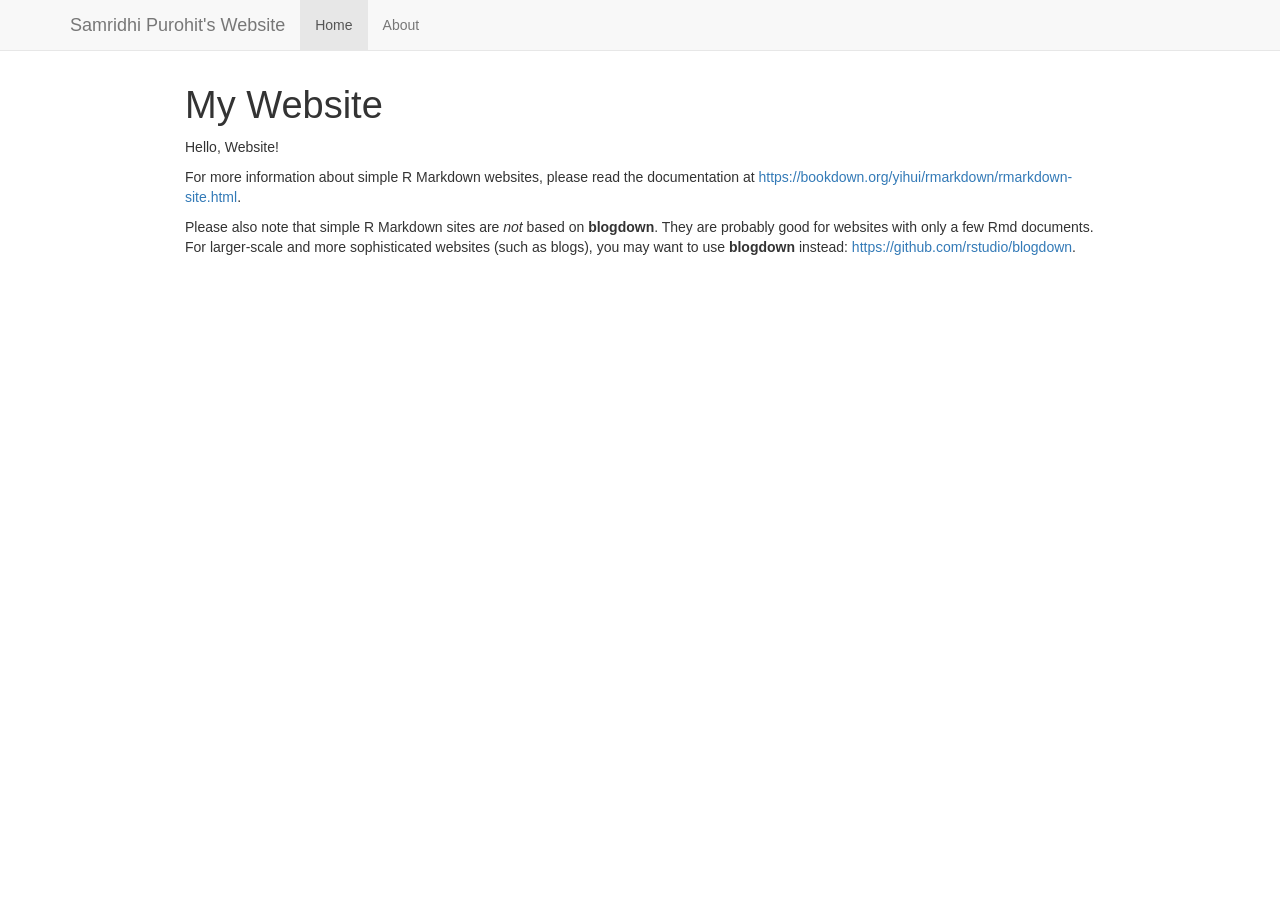
==== docs/index.html @ a9ab7c92 "first commit" ====
<!DOCTYPE html>

<html>

<head>

<meta charset="utf-8" />
<meta name="generator" content="pandoc" />
<meta http-equiv="X-UA-Compatible" content="IE=EDGE" />




<title>My Website</title>

<script src="site_libs/header-attrs-2.30/header-attrs.js"></script>
<script src="site_libs/jquery-3.6.0/jquery-3.6.0.min.js"></script>
<meta name="viewport" content="width=device-width, initial-scale=1" />
<link href="site_libs/bootstrap-3.3.5/css/bootstrap.min.css" rel="stylesheet" />
<script src="site_libs/bootstrap-3.3.5/js/bootstrap.min.js"></script>
<script src="site_libs/bootstrap-3.3.5/shim/html5shiv.min.js"></script>
<script src="site_libs/bootstrap-3.3.5/shim/respond.min.js"></script>
<style>h1 {font-size: 34px;}
       h1.title {font-size: 38px;}
       h2 {font-size: 30px;}
       h3 {font-size: 24px;}
       h4 {font-size: 18px;}
       h5 {font-size: 16px;}
       h6 {font-size: 12px;}
       code {color: inherit; background-color: rgba(0, 0, 0, 0.04);}
       pre:not([class]) { background-color: white }</style>
<script src="site_libs/navigation-1.1/tabsets.js"></script>
<link href="site_libs/highlightjs-9.12.0/default.css" rel="stylesheet" />
<script src="site_libs/highlightjs-9.12.0/highlight.js"></script>

<style type="text/css">
  code{white-space: pre-wrap;}
  span.smallcaps{font-variant: small-caps;}
  span.underline{text-decoration: underline;}
  div.column{display: inline-block; vertical-align: top; width: 50%;}
  div.hanging-indent{margin-left: 1.5em; text-indent: -1.5em;}
  ul.task-list{list-style: none;}
    </style>

<style type="text/css">code{white-space: pre;}</style>
<script type="text/javascript">
if (window.hljs) {
  hljs.configure({languages: []});
  hljs.initHighlightingOnLoad();
  if (document.readyState && document.readyState === "complete") {
    window.setTimeout(function() { hljs.initHighlighting(); }, 0);
  }
}
</script>









<style type = "text/css">
.main-container {
  max-width: 940px;
  margin-left: auto;
  margin-right: auto;
}
img {
  max-width:100%;
}
.tabbed-pane {
  padding-top: 12px;
}
.html-widget {
  margin-bottom: 20px;
}
button.code-folding-btn:focus {
  outline: none;
}
summary {
  display: list-item;
}
details > summary > p:only-child {
  display: inline;
}
pre code {
  padding: 0;
}
</style>


<style type="text/css">
.dropdown-submenu {
  position: relative;
}
.dropdown-submenu>.dropdown-menu {
  top: 0;
  left: 100%;
  margin-top: -6px;
  margin-left: -1px;
  border-radius: 0 6px 6px 6px;
}
.dropdown-submenu:hover>.dropdown-menu {
  display: block;
}
.dropdown-submenu>a:after {
  display: block;
  content: " ";
  float: right;
  width: 0;
  height: 0;
  border-color: transparent;
  border-style: solid;
  border-width: 5px 0 5px 5px;
  border-left-color: #cccccc;
  margin-top: 5px;
  margin-right: -10px;
}
.dropdown-submenu:hover>a:after {
  border-left-color: #adb5bd;
}
.dropdown-submenu.pull-left {
  float: none;
}
.dropdown-submenu.pull-left>.dropdown-menu {
  left: -100%;
  margin-left: 10px;
  border-radius: 6px 0 6px 6px;
}
</style>

<script type="text/javascript">
// manage active state of menu based on current page
$(document).ready(function () {
  // active menu anchor
  href = window.location.pathname
  href = href.substr(href.lastIndexOf('/') + 1)
  if (href === "")
    href = "index.html";
  var menuAnchor = $('a[href="' + href + '"]');

  // mark the anchor link active (and if it's in a dropdown, also mark that active)
  var dropdown = menuAnchor.closest('li.dropdown');
  if (window.bootstrap) { // Bootstrap 4+
    menuAnchor.addClass('active');
    dropdown.find('> .dropdown-toggle').addClass('active');
  } else { // Bootstrap 3
    menuAnchor.parent().addClass('active');
    dropdown.addClass('active');
  }

  // Navbar adjustments
  var navHeight = $(".navbar").first().height() + 15;
  var style = document.createElement('style');
  var pt = "padding-top: " + navHeight + "px; ";
  var mt = "margin-top: -" + navHeight + "px; ";
  var css = "";
  // offset scroll position for anchor links (for fixed navbar)
  for (var i = 1; i <= 6; i++) {
    css += ".section h" + i + "{ " + pt + mt + "}\n";
  }
  style.innerHTML = "body {" + pt + "padding-bottom: 40px; }\n" + css;
  document.head.appendChild(style);
});
</script>

<!-- tabsets -->

<style type="text/css">
.tabset-dropdown > .nav-tabs {
  display: inline-table;
  max-height: 500px;
  min-height: 44px;
  overflow-y: auto;
  border: 1px solid #ddd;
  border-radius: 4px;
}

.tabset-dropdown > .nav-tabs > li.active:before, .tabset-dropdown > .nav-tabs.nav-tabs-open:before {
  content: "\e259";
  font-family: 'Glyphicons Halflings';
  display: inline-block;
  padding: 10px;
  border-right: 1px solid #ddd;
}

.tabset-dropdown > .nav-tabs.nav-tabs-open > li.active:before {
  content: "\e258";
  font-family: 'Glyphicons Halflings';
  border: none;
}

.tabset-dropdown > .nav-tabs > li.active {
  display: block;
}

.tabset-dropdown > .nav-tabs > li > a,
.tabset-dropdown > .nav-tabs > li > a:focus,
.tabset-dropdown > .nav-tabs > li > a:hover {
  border: none;
  display: inline-block;
  border-radius: 4px;
  background-color: transparent;
}

.tabset-dropdown > .nav-tabs.nav-tabs-open > li {
  display: block;
  float: none;
}

.tabset-dropdown > .nav-tabs > li {
  display: none;
}
</style>

<!-- code folding -->




</head>

<body>


<div class="container-fluid main-container">




<div class="navbar navbar-default  navbar-fixed-top" role="navigation">
  <div class="container">
    <div class="navbar-header">
      <button type="button" class="navbar-toggle collapsed" data-toggle="collapse" data-bs-toggle="collapse" data-target="#navbar" data-bs-target="#navbar">
        <span class="icon-bar"></span>
        <span class="icon-bar"></span>
        <span class="icon-bar"></span>
      </button>
      <a class="navbar-brand" href="index.html">Samridhi Purohit's Website</a>
    </div>
    <div id="navbar" class="navbar-collapse collapse">
      <ul class="nav navbar-nav">
        <li>
  <a href="index.html">Home</a>
</li>
<li>
  <a href="about.html">About</a>
</li>
      </ul>
      <ul class="nav navbar-nav navbar-right">
        
      </ul>
    </div><!--/.nav-collapse -->
  </div><!--/.container -->
</div><!--/.navbar -->

<div id="header">



<h1 class="title toc-ignore">My Website</h1>

</div>


<p>Hello, Website!</p>
<p>For more information about simple R Markdown websites, please read
the documentation at <a
href="https://bookdown.org/yihui/rmarkdown/rmarkdown-site.html"
class="uri">https://bookdown.org/yihui/rmarkdown/rmarkdown-site.html</a>.</p>
<p>Please also note that simple R Markdown sites are <em>not</em> based
on <strong>blogdown</strong>. They are probably good for websites with
only a few Rmd documents. For larger-scale and more sophisticated
websites (such as blogs), you may want to use <strong>blogdown</strong>
instead: <a href="https://github.com/rstudio/blogdown"
class="uri">https://github.com/rstudio/blogdown</a>.</p>




</div>

<script>

// add bootstrap table styles to pandoc tables
function bootstrapStylePandocTables() {
  $('tr.odd').parent('tbody').parent('table').addClass('table table-condensed');
}
$(document).ready(function () {
  bootstrapStylePandocTables();
});


</script>

<!-- tabsets -->

<script>
$(document).ready(function () {
  window.buildTabsets("TOC");
});

$(document).ready(function () {
  $('.tabset-dropdown > .nav-tabs > li').click(function () {
    $(this).parent().toggleClass('nav-tabs-open');
  });
});
</script>

<!-- code folding -->


<!-- dynamically load mathjax for compatibility with self-contained -->
<script>
  (function () {
    var script = document.createElement("script");
    script.type = "text/javascript";
    script.src  = "https://mathjax.rstudio.com/latest/MathJax.js?config=TeX-AMS-MML_HTMLorMML";
    document.getElementsByTagName("head")[0].appendChild(script);
  })();
</script>

</body>
</html>
---- docs/site_libs/highlightjs-9.12.0/default.css ----
.hljs-literal {
  color: #990073;
}

.hljs-number {
  color: #099;
}

.hljs-comment {
  color: #998;
  font-style: italic;
}

.hljs-keyword {
  color: #900;
  font-weight: bold;
}

.hljs-string {
  color: #d14;
}
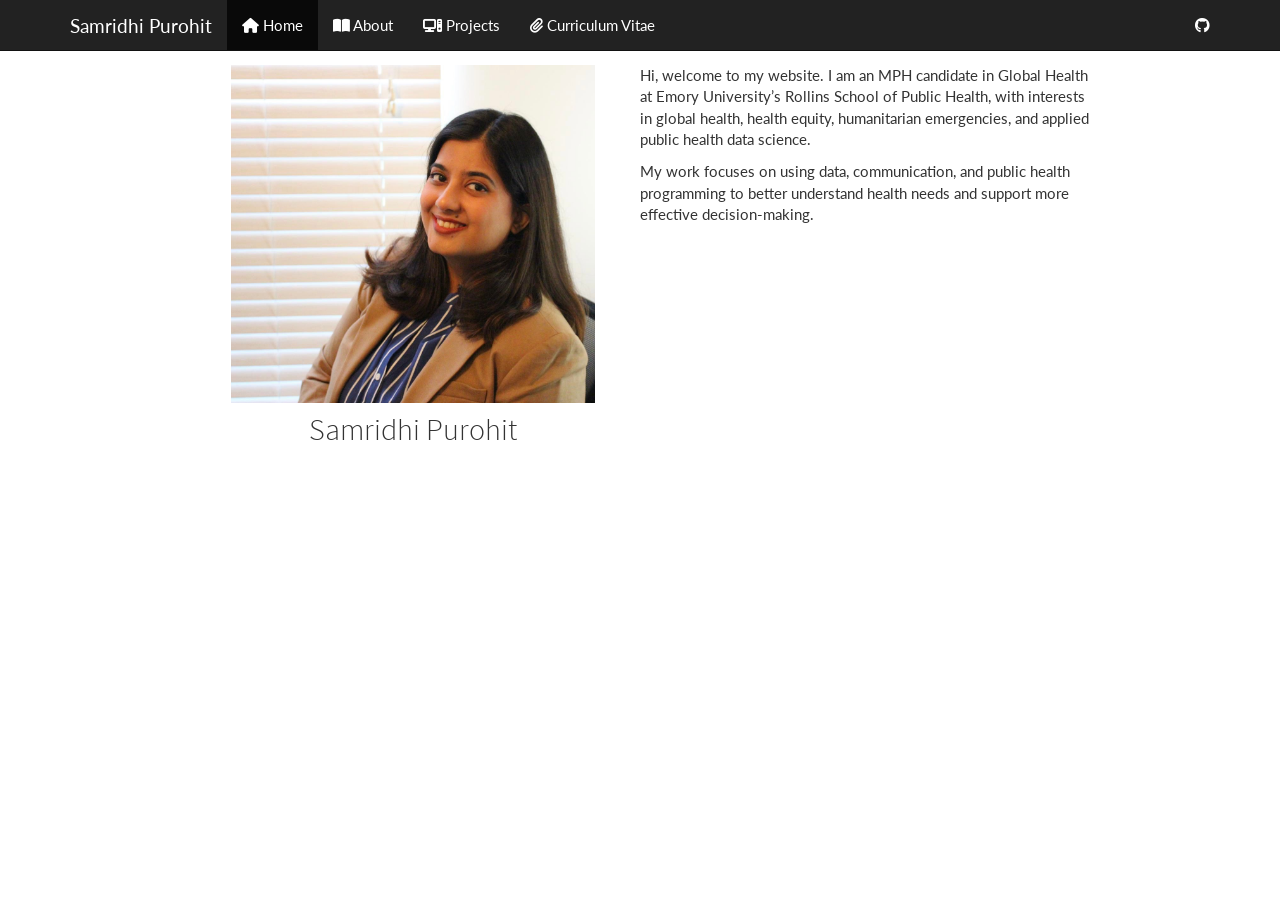
==== commit ef879e23: "Fix home page columns" ====
--- a/docs/index.html
+++ b/docs/index.html
@@ -11,12 +11,12 @@
 
 
 
-<title>My Website</title>
+<title>index.knit</title>
 
 <script src="site_libs/header-attrs-2.30/header-attrs.js"></script>
 <script src="site_libs/jquery-3.6.0/jquery-3.6.0.min.js"></script>
 <meta name="viewport" content="width=device-width, initial-scale=1" />
-<link href="site_libs/bootstrap-3.3.5/css/bootstrap.min.css" rel="stylesheet" />
+<link href="site_libs/bootstrap-3.3.5/css/cosmo.min.css" rel="stylesheet" />
 <script src="site_libs/bootstrap-3.3.5/js/bootstrap.min.js"></script>
 <script src="site_libs/bootstrap-3.3.5/shim/html5shiv.min.js"></script>
 <script src="site_libs/bootstrap-3.3.5/shim/respond.min.js"></script>
@@ -32,6 +32,9 @@
 <script src="site_libs/navigation-1.1/tabsets.js"></script>
 <link href="site_libs/highlightjs-9.12.0/default.css" rel="stylesheet" />
 <script src="site_libs/highlightjs-9.12.0/highlight.js"></script>
+<link href="site_libs/font-awesome-6.4.2/css/all.min.css" rel="stylesheet" />
+<link href="site_libs/font-awesome-6.4.2/css/v4-shims.min.css" rel="stylesheet" />
+<link rel="icon" type="image/png" href="images/favicon.ico"/>
 
 <style type="text/css">
   code{white-space: pre-wrap;}
@@ -58,6 +61,7 @@
 
 
 
+<link rel="stylesheet" href="style.css" type="text/css" />
 
 
 
@@ -238,19 +242,46 @@
         <span class="icon-bar"></span>
         <span class="icon-bar"></span>
       </button>
-      <a class="navbar-brand" href="index.html">Samridhi Purohit's Website</a>
+      <a class="navbar-brand" href="index.html">Samridhi Purohit</a>
     </div>
     <div id="navbar" class="navbar-collapse collapse">
       <ul class="nav navbar-nav">
         <li>
-  <a href="index.html">Home</a>
+  <a href="index.html">
+    <span class="fa fa-home"></span>
+     
+    Home
+  </a>
 </li>
 <li>
-  <a href="about.html">About</a>
+  <a href="about.html">
+    <span class="fa fa-book-open"></span>
+     
+    About
+  </a>
+</li>
+<li>
+  <a href="projects.html">
+    <span class="fa fa-computer"></span>
+     
+    Projects
+  </a>
+</li>
+<li>
+  <a href="files/CV.pdf">
+    <span class="fa fa-paperclip"></span>
+     
+    Curriculum Vitae
+  </a>
 </li>
       </ul>
       <ul class="nav navbar-nav navbar-right">
-        
+        <li>
+  <a href="https://github.com/samridhipurohit">
+    <span class="fa fa-github"></span>
+     
+  </a>
+</li>
       </ul>
     </div><!--/.nav-collapse -->
   </div><!--/.container -->
@@ -260,22 +291,26 @@
 
 
 
-<h1 class="title toc-ignore">My Website</h1>
-
-</div>
-
-
-<p>Hello, Website!</p>
-<p>For more information about simple R Markdown websites, please read
-the documentation at <a
-href="https://bookdown.org/yihui/rmarkdown/rmarkdown-site.html"
-class="uri">https://bookdown.org/yihui/rmarkdown/rmarkdown-site.html</a>.</p>
-<p>Please also note that simple R Markdown sites are <em>not</em> based
-on <strong>blogdown</strong>. They are probably good for websites with
-only a few Rmd documents. For larger-scale and more sophisticated
-websites (such as blogs), you may want to use <strong>blogdown</strong>
-instead: <a href="https://github.com/rstudio/blogdown"
-class="uri">https://github.com/rstudio/blogdown</a>.</p>
+
+</div>
+
+
+<div class="columns">
+<div class="column" style="text-align: center;">
+<p><img src="images/Samridhi_Headshot.jpeg" width="80%" style="display: block; margin: auto;" /></p>
+<div id="samridhi-purohit" class="section level2">
+<h2>Samridhi Purohit</h2>
+</div>
+</div><div class="column" style="text-align: left;">
+<p>Hi, welcome to my website. I am an MPH candidate in Global Health at
+Emory University’s Rollins School of Public Health, with interests in
+global health, health equity, humanitarian emergencies, and applied
+public health data science.</p>
+<p>My work focuses on using data, communication, and public health
+programming to better understand health needs and support more effective
+decision-making.</p>
+</div>
+</div>
 
 
 
--- a/docs/site_libs/bootstrap-3.3.5/css/cosmo.min.css
+++ b/docs/site_libs/bootstrap-3.3.5/css/cosmo.min.css
@@ -0,0 +1,30 @@
+@font-face {
+  font-family: 'Source Sans Pro';
+  font-style: normal;
+  font-weight: 300;
+  src: url(fonts/SourceSansProLight.ttf) format('truetype');
+}
+@font-face {
+  font-family: 'Source Sans Pro';
+  font-style: normal;
+  font-weight: 400;
+  src: url(fonts/SourceSansPro.ttf) format('truetype');
+}
+@font-face {
+  font-family: 'Source Sans Pro';
+  font-style: normal;
+  font-weight: 700;
+  src: url(fonts/SourceSansProBold.ttf) format('truetype');
+}
+
+/*!
+ * bootswatch v3.3.6
+ * Homepage: http://bootswatch.com
+ * Copyright 2012-2015 Thomas Park
+ * Licensed under MIT
+ * Based on Bootstrap
+*//*!
+ * Bootstrap v3.3.6 (http://getbootstrap.com)
+ * Copyright 2011-2015 Twitter, Inc.
+ * Licensed under MIT (https://github.com/twbs/bootstrap/blob/master/LICENSE)
+ *//*! normalize.css v3.0.3 | MIT License | github.com/necolas/normalize.css */html{font-family:sans-serif;-ms-text-size-adjust:100%;-webkit-text-size-adjust:100%}body{margin:0}article,aside,details,figcaption,figure,footer,header,hgroup,main,menu,nav,section,summary{display:block}audio,canvas,progress,video{display:inline-block;vertical-align:baseline}audio:not([controls]){display:none;height:0}[hidden],template{display:none}a{background-color:transparent}a:active,a:hover{outline:0}abbr[title]{border-bottom:1px dotted}b,strong{font-weight:bold}dfn{font-style:italic}h1{font-size:2em;margin:0.67em 0}mark{background:#ff0;color:#000}small{font-size:80%}sub,sup{font-size:75%;line-height:0;position:relative;vertical-align:baseline}sup{top:-0.5em}sub{bottom:-0.25em}img{border:0}svg:not(:root){overflow:hidden}figure{margin:1em 40px}hr{-webkit-box-sizing:content-box;-moz-box-sizing:content-box;box-sizing:content-box;height:0}pre{overflow:auto}code,kbd,pre,samp{font-family:monospace, monospace;font-size:1em}button,input,optgroup,select,textarea{color:inherit;font:inherit;margin:0}button{overflow:visible}button,select{text-transform:none}button,html input[type="button"],input[type="reset"],input[type="submit"]{-webkit-appearance:button;cursor:pointer}button[disabled],html input[disabled]{cursor:default}button::-moz-focus-inner,input::-moz-focus-inner{border:0;padding:0}input{line-height:normal}input[type="checkbox"],input[type="radio"]{-webkit-box-sizing:border-box;-moz-box-sizing:border-box;box-sizing:border-box;padding:0}input[type="number"]::-webkit-inner-spin-button,input[type="number"]::-webkit-outer-spin-button{height:auto}input[type="search"]{-webkit-appearance:textfield;-webkit-box-sizing:content-box;-moz-box-sizing:content-box;box-sizing:content-box}input[type="search"]::-webkit-search-cancel-button,input[type="search"]::-webkit-search-decoration{-webkit-appearance:none}fieldset{border:1px solid #c0c0c0;margin:0 2px;padding:0.35em 0.625em 0.75em}legend{border:0;padding:0}textarea{overflow:auto}optgroup{font-weight:bold}table{border-collapse:collapse;border-spacing:0}td,th{padding:0}/*! Source: https://github.com/h5bp/html5-boilerplate/blob/master/src/css/main.css */@media print{*,*:before,*:after{background:transparent !important;color:#000 !important;-webkit-box-shadow:none !important;box-shadow:none !important;text-shadow:none !important}a,a:visited{text-decoration:underline}a[href]:after{content:" (" attr(href) ")"}abbr[title]:after{content:" (" attr(title) ")"}a[href^="#"]:after,a[href^="javascript:"]:after{content:""}pre,blockquote{border:1px solid #999;page-break-inside:avoid}thead{display:table-header-group}tr,img{page-break-inside:avoid}img{max-width:100% !important}p,h2,h3{orphans:3;widows:3}h2,h3{page-break-after:avoid}.navbar{display:none}.btn>.caret,.dropup>.btn>.caret{border-top-color:#000 !important}.label{border:1px solid #000}.table{border-collapse:collapse !important}.table td,.table th{background-color:#fff !important}.table-bordered th,.table-bordered td{border:1px solid #ddd !important}}@font-face{font-family:'Glyphicons Halflings';src:url('../fonts/glyphicons-halflings-regular.eot');src:url('../fonts/glyphicons-halflings-regular.eot?#iefix') format('embedded-opentype'),url('../fonts/glyphicons-halflings-regular.woff') format('woff'),url('../fonts/glyphicons-halflings-regular.ttf') format('truetype'),url('../fonts/glyphicons-halflings-regular.svg#glyphicons_halflingsregular') format('svg')}.glyphicon{position:relative;top:1px;display:inline-block;font-family:'Glyphicons Halflings';font-style:normal;font-weight:normal;line-height:1;-webkit-font-smoothing:antialiased;-moz-osx-font-smoothing:grayscale}.glyphicon-asterisk:before{content:"\002a"}.glyphicon-plus:before{content:"\002b"}.glyphicon-euro:before,.glyphicon-eur:before{content:"\20ac"}.glyphicon-minus:before{content:"\2212"}.glyphicon-cloud:before{content:"\2601"}.glyphicon-envelope:before{content:"\2709"}.glyphicon-pencil:before{content:"\270f"}.glyphicon-glass:before{content:"\e001"}.glyphicon-music:before{content:"\e002"}.glyphicon-search:before{content:"\e003"}.glyphicon-heart:before{content:"\e005"}.glyphicon-star:before{content:"\e006"}.glyphicon-star-empty:before{content:"\e007"}.glyphicon-user:before{content:"\e008"}.glyphicon-film:before{content:"\e009"}.glyphicon-th-large:before{content:"\e010"}.glyphicon-th:before{content:"\e011"}.glyphicon-th-list:before{content:"\e012"}.glyphicon-ok:before{content:"\e013"}.glyphicon-remove:before{content:"\e014"}.glyphicon-zoom-in:before{content:"\e015"}.glyphicon-zoom-out:before{content:"\e016"}.glyphicon-off:before{content:"\e017"}.glyphicon-signal:before{content:"\e018"}.glyphicon-cog:before{content:"\e019"}.glyphicon-trash:before{content:"\e020"}.glyphicon-home:before{content:"\e021"}.glyphicon-file:before{content:"\e022"}.glyphicon-time:before{content:"\e023"}.glyphicon-road:before{content:"\e024"}.glyphicon-download-alt:before{content:"\e025"}.glyphicon-download:before{content:"\e026"}.glyphicon-upload:before{content:"\e027"}.glyphicon-inbox:before{content:"\e028"}.glyphicon-play-circle:before{content:"\e029"}.glyphicon-repeat:before{content:"\e030"}.glyphicon-refresh:before{content:"\e031"}.glyphicon-list-alt:before{content:"\e032"}.glyphicon-lock:before{content:"\e033"}.glyphicon-flag:before{content:"\e034"}.glyphicon-headphones:before{content:"\e035"}.glyphicon-volume-off:before{content:"\e036"}.glyphicon-volume-down:before{content:"\e037"}.glyphicon-volume-up:before{content:"\e038"}.glyphicon-qrcode:before{content:"\e039"}.glyphicon-barcode:before{content:"\e040"}.glyphicon-tag:before{content:"\e041"}.glyphicon-tags:before{content:"\e042"}.glyphicon-book:before{content:"\e043"}.glyphicon-bookmark:before{content:"\e044"}.glyphicon-print:before{content:"\e045"}.glyphicon-camera:before{content:"\e046"}.glyphicon-font:before{content:"\e047"}.glyphicon-bold:before{content:"\e048"}.glyphicon-italic:before{content:"\e049"}.glyphicon-text-height:before{content:"\e050"}.glyphicon-text-width:before{content:"\e051"}.glyphicon-align-left:before{content:"\e052"}.glyphicon-align-center:before{content:"\e053"}.glyphicon-align-right:before{content:"\e054"}.glyphicon-align-justify:before{content:"\e055"}.glyphicon-list:before{content:"\e056"}.glyphicon-indent-left:before{content:"\e057"}.glyphicon-indent-right:before{content:"\e058"}.glyphicon-facetime-video:before{content:"\e059"}.glyphicon-picture:before{content:"\e060"}.glyphicon-map-marker:before{content:"\e062"}.glyphicon-adjust:before{content:"\e063"}.glyphicon-tint:before{content:"\e064"}.glyphicon-edit:before{content:"\e065"}.glyphicon-share:before{content:"\e066"}.glyphicon-check:before{content:"\e067"}.glyphicon-move:before{content:"\e068"}.glyphicon-step-backward:before{content:"\e069"}.glyphicon-fast-backward:before{content:"\e070"}.glyphicon-backward:before{content:"\e071"}.glyphicon-play:before{content:"\e072"}.glyphicon-pause:before{content:"\e073"}.glyphicon-stop:before{content:"\e074"}.glyphicon-forward:before{content:"\e075"}.glyphicon-fast-forward:before{content:"\e076"}.glyphicon-step-forward:before{content:"\e077"}.glyphicon-eject:before{content:"\e078"}.glyphicon-chevron-left:before{content:"\e079"}.glyphicon-chevron-right:before{content:"\e080"}.glyphicon-plus-sign:before{content:"\e081"}.glyphicon-minus-sign:before{content:"\e082"}.glyphicon-remove-sign:before{content:"\e083"}.glyphicon-ok-sign:before{content:"\e084"}.glyphicon-question-sign:before{content:"\e085"}.glyphicon-info-sign:before{content:"\e086"}.glyphicon-screenshot:before{content:"\e087"}.glyphicon-remove-circle:before{content:"\e088"}.glyphicon-ok-circle:before{content:"\e089"}.glyphicon-ban-circle:before{content:"\e090"}.glyphicon-arrow-left:before{content:"\e091"}.glyphicon-arrow-right:before{content:"\e092"}.glyphicon-arrow-up:before{content:"\e093"}.glyphicon-arrow-down:before{content:"\e094"}.glyphicon-share-alt:before{content:"\e095"}.glyphicon-resize-full:before{content:"\e096"}.glyphicon-resize-small:before{content:"\e097"}.glyphicon-exclamation-sign:before{content:"\e101"}.glyphicon-gift:before{content:"\e102"}.glyphicon-leaf:before{content:"\e103"}.glyphicon-fire:before{content:"\e104"}.glyphicon-eye-open:before{content:"\e105"}.glyphicon-eye-close:before{content:"\e106"}.glyphicon-warning-sign:before{content:"\e107"}.glyphicon-plane:before{content:"\e108"}.glyphicon-calendar:before{content:"\e109"}.glyphicon-random:before{content:"\e110"}.glyphicon-comment:before{content:"\e111"}.glyphicon-magnet:before{content:"\e112"}.glyphicon-chevron-up:before{content:"\e113"}.glyphicon-chevron-down:before{content:"\e114"}.glyphicon-retweet:before{content:"\e115"}.glyphicon-shopping-cart:before{content:"\e116"}.glyphicon-folder-close:before{content:"\e117"}.glyphicon-folder-open:before{content:"\e118"}.glyphicon-resize-vertical:before{content:"\e119"}.glyphicon-resize-horizontal:before{content:"\e120"}.glyphicon-hdd:before{content:"\e121"}.glyphicon-bullhorn:before{content:"\e122"}.glyphicon-bell:before{content:"\e123"}.glyphicon-certificate:before{content:"\e124"}.glyphicon-thumbs-up:before{content:"\e125"}.glyphicon-thumbs-down:before{content:"\e126"}.glyphicon-hand-right:before{content:"\e127"}.glyphicon-hand-left:before{content:"\e128"}.glyphicon-hand-up:before{content:"\e129"}.glyphicon-hand-down:before{content:"\e130"}.glyphicon-circle-arrow-right:before{content:"\e131"}.glyphicon-circle-arrow-left:before{content:"\e132"}.glyphicon-circle-arrow-up:before{content:"\e133"}.glyphicon-circle-arrow-down:before{content:"\e134"}.glyphicon-globe:before{content:"\e135"}.glyphicon-wrench:before{content:"\e136"}.glyphicon-tasks:before{content:"\e137"}.glyphicon-filter:before{content:"\e138"}.glyphicon-briefcase:before{content:"\e139"}.glyphicon-fullscreen:before{content:"\e140"}.glyphicon-dashboard:before{content:"\e141"}.glyphicon-paperclip:before{content:"\e142"}.glyphicon-heart-empty:before{content:"\e143"}.glyphicon-link:before{content:"\e144"}.glyphicon-phone:before{content:"\e145"}.glyphicon-pushpin:before{content:"\e146"}.glyphicon-usd:before{content:"\e148"}.glyphicon-gbp:before{content:"\e149"}.glyphicon-sort:before{content:"\e150"}.glyphicon-sort-by-alphabet:before{content:"\e151"}.glyphicon-sort-by-alphabet-alt:before{content:"\e152"}.glyphicon-sort-by-order:before{content:"\e153"}.glyphicon-sort-by-order-alt:before{content:"\e154"}.glyphicon-sort-by-attributes:before{content:"\e155"}.glyphicon-sort-by-attributes-alt:before{content:"\e156"}.glyphicon-unchecked:before{content:"\e157"}.glyphicon-expand:before{content:"\e158"}.glyphicon-collapse-down:before{content:"\e159"}.glyphicon-collapse-up:before{content:"\e160"}.glyphicon-log-in:before{content:"\e161"}.glyphicon-flash:before{content:"\e162"}.glyphicon-log-out:before{content:"\e163"}.glyphicon-new-window:before{content:"\e164"}.glyphicon-record:before{content:"\e165"}.glyphicon-save:before{content:"\e166"}.glyphicon-open:before{content:"\e167"}.glyphicon-saved:before{content:"\e168"}.glyphicon-import:before{content:"\e169"}.glyphicon-export:before{content:"\e170"}.glyphicon-send:before{content:"\e171"}.glyphicon-floppy-disk:before{content:"\e172"}.glyphicon-floppy-saved:before{content:"\e173"}.glyphicon-floppy-remove:before{content:"\e174"}.glyphicon-floppy-save:before{content:"\e175"}.glyphicon-floppy-open:before{content:"\e176"}.glyphicon-credit-card:before{content:"\e177"}.glyphicon-transfer:before{content:"\e178"}.glyphicon-cutlery:before{content:"\e179"}.glyphicon-header:before{content:"\e180"}.glyphicon-compressed:before{content:"\e181"}.glyphicon-earphone:before{content:"\e182"}.glyphicon-phone-alt:before{content:"\e183"}.glyphicon-tower:before{content:"\e184"}.glyphicon-stats:before{content:"\e185"}.glyphicon-sd-video:before{content:"\e186"}.glyphicon-hd-video:before{content:"\e187"}.glyphicon-subtitles:before{content:"\e188"}.glyphicon-sound-stereo:before{content:"\e189"}.glyphicon-sound-dolby:before{content:"\e190"}.glyphicon-sound-5-1:before{content:"\e191"}.glyphicon-sound-6-1:before{content:"\e192"}.glyphicon-sound-7-1:before{content:"\e193"}.glyphicon-copyright-mark:before{content:"\e194"}.glyphicon-registration-mark:before{content:"\e195"}.glyphicon-cloud-download:before{content:"\e197"}.glyphicon-cloud-upload:before{content:"\e198"}.glyphicon-tree-conifer:before{content:"\e199"}.glyphicon-tree-deciduous:before{content:"\e200"}.glyphicon-cd:before{content:"\e201"}.glyphicon-save-file:before{content:"\e202"}.glyphicon-open-file:before{content:"\e203"}.glyphicon-level-up:before{content:"\e204"}.glyphicon-copy:before{content:"\e205"}.glyphicon-paste:before{content:"\e206"}.glyphicon-alert:before{content:"\e209"}.glyphicon-equalizer:before{content:"\e210"}.glyphicon-king:before{content:"\e211"}.glyphicon-queen:before{content:"\e212"}.glyphicon-pawn:before{content:"\e213"}.glyphicon-bishop:before{content:"\e214"}.glyphicon-knight:before{content:"\e215"}.glyphicon-baby-formula:before{content:"\e216"}.glyphicon-tent:before{content:"\26fa"}.glyphicon-blackboard:before{content:"\e218"}.glyphicon-bed:before{content:"\e219"}.glyphicon-apple:before{content:"\f8ff"}.glyphicon-erase:before{content:"\e221"}.glyphicon-hourglass:before{content:"\231b"}.glyphicon-lamp:before{content:"\e223"}.glyphicon-duplicate:before{content:"\e224"}.glyphicon-piggy-bank:before{content:"\e225"}.glyphicon-scissors:before{content:"\e226"}.glyphicon-bitcoin:before{content:"\e227"}.glyphicon-btc:before{content:"\e227"}.glyphicon-xbt:before{content:"\e227"}.glyphicon-yen:before{content:"\00a5"}.glyphicon-jpy:before{content:"\00a5"}.glyphicon-ruble:before{content:"\20bd"}.glyphicon-rub:before{content:"\20bd"}.glyphicon-scale:before{content:"\e230"}.glyphicon-ice-lolly:before{content:"\e231"}.glyphicon-ice-lolly-tasted:before{content:"\e232"}.glyphicon-education:before{content:"\e233"}.glyphicon-option-horizontal:before{content:"\e234"}.glyphicon-option-vertical:before{content:"\e235"}.glyphicon-menu-hamburger:before{content:"\e236"}.glyphicon-modal-window:before{content:"\e237"}.glyphicon-oil:before{content:"\e238"}.glyphicon-grain:before{content:"\e239"}.glyphicon-sunglasses:before{content:"\e240"}.glyphicon-text-size:before{content:"\e241"}.glyphicon-text-color:before{content:"\e242"}.glyphicon-text-background:before{content:"\e243"}.glyphicon-object-align-top:before{content:"\e244"}.glyphicon-object-align-bottom:before{content:"\e245"}.glyphicon-object-align-horizontal:before{content:"\e246"}.glyphicon-object-align-left:before{content:"\e247"}.glyphicon-object-align-vertical:before{content:"\e248"}.glyphicon-object-align-right:before{content:"\e249"}.glyphicon-triangle-right:before{content:"\e250"}.glyphicon-triangle-left:before{content:"\e251"}.glyphicon-triangle-bottom:before{content:"\e252"}.glyphicon-triangle-top:before{content:"\e253"}.glyphicon-console:before{content:"\e254"}.glyphicon-superscript:before{content:"\e255"}.glyphicon-subscript:before{content:"\e256"}.glyphicon-menu-left:before{content:"\e257"}.glyphicon-menu-right:before{content:"\e258"}.glyphicon-menu-down:before{content:"\e259"}.glyphicon-menu-up:before{content:"\e260"}*{-webkit-box-sizing:border-box;-moz-box-sizing:border-box;box-sizing:border-box}*:before,*:after{-webkit-box-sizing:border-box;-moz-box-sizing:border-box;box-sizing:border-box}html{font-size:10px;-webkit-tap-highlight-color:rgba(0,0,0,0)}body{font-family:"Source Sans Pro",Calibri,Candara,Arial,sans-serif;font-size:15px;line-height:1.42857143;color:#333333;background-color:#ffffff}input,button,select,textarea{font-family:inherit;font-size:inherit;line-height:inherit}a{color:#2780e3;text-decoration:none}a:hover,a:focus{color:#165ba8;text-decoration:underline}a:focus{outline:thin dotted;outline:5px auto -webkit-focus-ring-color;outline-offset:-2px}figure{margin:0}img{vertical-align:middle}.img-responsive,.thumbnail>img,.thumbnail a>img,.carousel-inner>.item>img,.carousel-inner>.item>a>img{display:block;max-width:100%;height:auto}.img-rounded{border-radius:0}.img-thumbnail{padding:4px;line-height:1.42857143;background-color:#ffffff;border:1px solid #dddddd;border-radius:0;-webkit-transition:all .2s ease-in-out;-o-transition:all .2s ease-in-out;transition:all .2s ease-in-out;display:inline-block;max-width:100%;height:auto}.img-circle{border-radius:50%}hr{margin-top:21px;margin-bottom:21px;border:0;border-top:1px solid #e6e6e6}.sr-only{position:absolute;width:1px;height:1px;margin:-1px;padding:0;overflow:hidden;clip:rect(0, 0, 0, 0);border:0}.sr-only-focusable:active,.sr-only-focusable:focus{position:static;width:auto;height:auto;margin:0;overflow:visible;clip:auto}[role="button"]{cursor:pointer}h1,h2,h3,h4,h5,h6,.h1,.h2,.h3,.h4,.h5,.h6{font-family:"Source Sans Pro",Calibri,Candara,Arial,sans-serif;font-weight:300;line-height:1.1;color:inherit}h1 small,h2 small,h3 small,h4 small,h5 small,h6 small,.h1 small,.h2 small,.h3 small,.h4 small,.h5 small,.h6 small,h1 .small,h2 .small,h3 .small,h4 .small,h5 .small,h6 .small,.h1 .small,.h2 .small,.h3 .small,.h4 .small,.h5 .small,.h6 .small{font-weight:normal;line-height:1;color:#999999}h1,.h1,h2,.h2,h3,.h3{margin-top:21px;margin-bottom:10.5px}h1 small,.h1 small,h2 small,.h2 small,h3 small,.h3 small,h1 .small,.h1 .small,h2 .small,.h2 .small,h3 .small,.h3 .small{font-size:65%}h4,.h4,h5,.h5,h6,.h6{margin-top:10.5px;margin-bottom:10.5px}h4 small,.h4 small,h5 small,.h5 small,h6 small,.h6 small,h4 .small,.h4 .small,h5 .small,.h5 .small,h6 .small,.h6 .small{font-size:75%}h1,.h1{font-size:39px}h2,.h2{font-size:32px}h3,.h3{font-size:26px}h4,.h4{font-size:19px}h5,.h5{font-size:15px}h6,.h6{font-size:13px}p{margin:0 0 10.5px}.lead{margin-bottom:21px;font-size:17px;font-weight:300;line-height:1.4}@media (min-width:768px){.lead{font-size:22.5px}}small,.small{font-size:86%}mark,.mark{background-color:#ff7518;padding:.2em}.text-left{text-align:left}.text-right{text-align:right}.text-center{text-align:center}.text-justify{text-align:justify}.text-nowrap{white-space:nowrap}.text-lowercase{text-transform:lowercase}.text-uppercase{text-transform:uppercase}.text-capitalize{text-transform:capitalize}.text-muted{color:#999999}.text-primary{color:#2780e3}a.text-primary:hover,a.text-primary:focus{color:#1967be}.text-success{color:#ffffff}a.text-success:hover,a.text-success:focus{color:#e6e6e6}.text-info{color:#ffffff}a.text-info:hover,a.text-info:focus{color:#e6e6e6}.text-warning{color:#ffffff}a.text-warning:hover,a.text-warning:focus{color:#e6e6e6}.text-danger{color:#ffffff}a.text-danger:hover,a.text-danger:focus{color:#e6e6e6}.bg-primary{color:#fff;background-color:#2780e3}a.bg-primary:hover,a.bg-primary:focus{background-color:#1967be}.bg-success{background-color:#3fb618}a.bg-success:hover,a.bg-success:focus{background-color:#2f8912}.bg-info{background-color:#9954bb}a.bg-info:hover,a.bg-info:focus{background-color:#7e3f9d}.bg-warning{background-color:#ff7518}a.bg-warning:hover,a.bg-warning:focus{background-color:#e45c00}.bg-danger{background-color:#ff0039}a.bg-danger:hover,a.bg-danger:focus{background-color:#cc002e}.page-header{padding-bottom:9.5px;margin:42px 0 21px;border-bottom:1px solid #e6e6e6}ul,ol{margin-top:0;margin-bottom:10.5px}ul ul,ol ul,ul ol,ol ol{margin-bottom:0}.list-unstyled{padding-left:0;list-style:none}.list-inline{padding-left:0;list-style:none;margin-left:-5px}.list-inline>li{display:inline-block;padding-left:5px;padding-right:5px}dl{margin-top:0;margin-bottom:21px}dt,dd{line-height:1.42857143}dt{font-weight:bold}dd{margin-left:0}@media (min-width:768px){.dl-horizontal dt{float:left;width:160px;clear:left;text-align:right;overflow:hidden;text-overflow:ellipsis;white-space:nowrap}.dl-horizontal dd{margin-left:180px}}abbr[title],abbr[data-original-title]{cursor:help;border-bottom:1px dotted #999999}.initialism{font-size:90%;text-transform:uppercase}blockquote{padding:10.5px 21px;margin:0 0 21px;font-size:18.75px;border-left:5px solid #e6e6e6}blockquote p:last-child,blockquote ul:last-child,blockquote ol:last-child{margin-bottom:0}blockquote footer,blockquote small,blockquote .small{display:block;font-size:80%;line-height:1.42857143;color:#999999}blockquote footer:before,blockquote small:before,blockquote .small:before{content:'\2014 \00A0'}.blockquote-reverse,blockquote.pull-right{padding-right:15px;padding-left:0;border-right:5px solid #e6e6e6;border-left:0;text-align:right}.blockquote-reverse footer:before,blockquote.pull-right footer:before,.blockquote-reverse small:before,blockquote.pull-right small:before,.blockquote-reverse .small:before,blockquote.pull-right .small:before{content:''}.blockquote-reverse footer:after,blockquote.pull-right footer:after,.blockquote-reverse small:after,blockquote.pull-right small:after,.blockquote-reverse .small:after,blockquote.pull-right .small:after{content:'\00A0 \2014'}address{margin-bottom:21px;font-style:normal;line-height:1.42857143}code,kbd,pre,samp{font-family:monospace}code{padding:2px 4px;font-size:90%;color:#c7254e;background-color:#f9f2f4;border-radius:0}kbd{padding:2px 4px;font-size:90%;color:#ffffff;background-color:#333333;border-radius:0;-webkit-box-shadow:inset 0 -1px 0 rgba(0,0,0,0.25);box-shadow:inset 0 -1px 0 rgba(0,0,0,0.25)}kbd kbd{padding:0;font-size:100%;font-weight:bold;-webkit-box-shadow:none;box-shadow:none}pre{display:block;padding:10px;margin:0 0 10.5px;font-size:14px;line-height:1.42857143;word-break:break-all;word-wrap:break-word;color:#333333;background-color:#f5f5f5;border:1px solid #cccccc;border-radius:0}pre code{padding:0;font-size:inherit;color:inherit;white-space:pre-wrap;background-color:transparent;border-radius:0}.pre-scrollable{max-height:340px;overflow-y:scroll}.container{margin-right:auto;margin-left:auto;padding-left:15px;padding-right:15px}@media (min-width:768px){.container{width:750px}}@media (min-width:992px){.container{width:970px}}@media (min-width:1200px){.container{width:1170px}}.container-fluid{margin-right:auto;margin-left:auto;padding-left:15px;padding-right:15px}.row{margin-left:-15px;margin-right:-15px}.col-xs-1,.col-sm-1,.col-md-1,.col-lg-1,.col-xs-2,.col-sm-2,.col-md-2,.col-lg-2,.col-xs-3,.col-sm-3,.col-md-3,.col-lg-3,.col-xs-4,.col-sm-4,.col-md-4,.col-lg-4,.col-xs-5,.col-sm-5,.col-md-5,.col-lg-5,.col-xs-6,.col-sm-6,.col-md-6,.col-lg-6,.col-xs-7,.col-sm-7,.col-md-7,.col-lg-7,.col-xs-8,.col-sm-8,.col-md-8,.col-lg-8,.col-xs-9,.col-sm-9,.col-md-9,.col-lg-9,.col-xs-10,.col-sm-10,.col-md-10,.col-lg-10,.col-xs-11,.col-sm-11,.col-md-11,.col-lg-11,.col-xs-12,.col-sm-12,.col-md-12,.col-lg-12{position:relative;min-height:1px;padding-left:15px;padding-right:15px}.col-xs-1,.col-xs-2,.col-xs-3,.col-xs-4,.col-xs-5,.col-xs-6,.col-xs-7,.col-xs-8,.col-xs-9,.col-xs-10,.col-xs-11,.col-xs-12{float:left}.col-xs-12{width:100%}.col-xs-11{width:91.66666667%}.col-xs-10{width:83.33333333%}.col-xs-9{width:75%}.col-xs-8{width:66.66666667%}.col-xs-7{width:58.33333333%}.col-xs-6{width:50%}.col-xs-5{width:41.66666667%}.col-xs-4{width:33.33333333%}.col-xs-3{width:25%}.col-xs-2{width:16.66666667%}.col-xs-1{width:8.33333333%}.col-xs-pull-12{right:100%}.col-xs-pull-11{right:91.66666667%}.col-xs-pull-10{right:83.33333333%}.col-xs-pull-9{right:75%}.col-xs-pull-8{right:66.66666667%}.col-xs-pull-7{right:58.33333333%}.col-xs-pull-6{right:50%}.col-xs-pull-5{right:41.66666667%}.col-xs-pull-4{right:33.33333333%}.col-xs-pull-3{right:25%}.col-xs-pull-2{right:16.66666667%}.col-xs-pull-1{right:8.33333333%}.col-xs-pull-0{right:auto}.col-xs-push-12{left:100%}.col-xs-push-11{left:91.66666667%}.col-xs-push-10{left:83.33333333%}.col-xs-push-9{left:75%}.col-xs-push-8{left:66.66666667%}.col-xs-push-7{left:58.33333333%}.col-xs-push-6{left:50%}.col-xs-push-5{left:41.66666667%}.col-xs-push-4{left:33.33333333%}.col-xs-push-3{left:25%}.col-xs-push-2{left:16.66666667%}.col-xs-push-1{left:8.33333333%}.col-xs-push-0{left:auto}.col-xs-offset-12{margin-left:100%}.col-xs-offset-11{margin-left:91.66666667%}.col-xs-offset-10{margin-left:83.33333333%}.col-xs-offset-9{margin-left:75%}.col-xs-offset-8{margin-left:66.66666667%}.col-xs-offset-7{margin-left:58.33333333%}.col-xs-offset-6{margin-left:50%}.col-xs-offset-5{margin-left:41.66666667%}.col-xs-offset-4{margin-left:33.33333333%}.col-xs-offset-3{margin-left:25%}.col-xs-offset-2{margin-left:16.66666667%}.col-xs-offset-1{margin-left:8.33333333%}.col-xs-offset-0{margin-left:0%}@media (min-width:768px){.col-sm-1,.col-sm-2,.col-sm-3,.col-sm-4,.col-sm-5,.col-sm-6,.col-sm-7,.col-sm-8,.col-sm-9,.col-sm-10,.col-sm-11,.col-sm-12{float:left}.col-sm-12{width:100%}.col-sm-11{width:91.66666667%}.col-sm-10{width:83.33333333%}.col-sm-9{width:75%}.col-sm-8{width:66.66666667%}.col-sm-7{width:58.33333333%}.col-sm-6{width:50%}.col-sm-5{width:41.66666667%}.col-sm-4{width:33.33333333%}.col-sm-3{width:25%}.col-sm-2{width:16.66666667%}.col-sm-1{width:8.33333333%}.col-sm-pull-12{right:100%}.col-sm-pull-11{right:91.66666667%}.col-sm-pull-10{right:83.33333333%}.col-sm-pull-9{right:75%}.col-sm-pull-8{right:66.66666667%}.col-sm-pull-7{right:58.33333333%}.col-sm-pull-6{right:50%}.col-sm-pull-5{right:41.66666667%}.col-sm-pull-4{right:33.33333333%}.col-sm-pull-3{right:25%}.col-sm-pull-2{right:16.66666667%}.col-sm-pull-1{right:8.33333333%}.col-sm-pull-0{right:auto}.col-sm-push-12{left:100%}.col-sm-push-11{left:91.66666667%}.col-sm-push-10{left:83.33333333%}.col-sm-push-9{left:75%}.col-sm-push-8{left:66.66666667%}.col-sm-push-7{left:58.33333333%}.col-sm-push-6{left:50%}.col-sm-push-5{left:41.66666667%}.col-sm-push-4{left:33.33333333%}.col-sm-push-3{left:25%}.col-sm-push-2{left:16.66666667%}.col-sm-push-1{left:8.33333333%}.col-sm-push-0{left:auto}.col-sm-offset-12{margin-left:100%}.col-sm-offset-11{margin-left:91.66666667%}.col-sm-offset-10{margin-left:83.33333333%}.col-sm-offset-9{margin-left:75%}.col-sm-offset-8{margin-left:66.66666667%}.col-sm-offset-7{margin-left:58.33333333%}.col-sm-offset-6{margin-left:50%}.col-sm-offset-5{margin-left:41.66666667%}.col-sm-offset-4{margin-left:33.33333333%}.col-sm-offset-3{margin-left:25%}.col-sm-offset-2{margin-left:16.66666667%}.col-sm-offset-1{margin-left:8.33333333%}.col-sm-offset-0{margin-left:0%}}@media (min-width:992px){.col-md-1,.col-md-2,.col-md-3,.col-md-4,.col-md-5,.col-md-6,.col-md-7,.col-md-8,.col-md-9,.col-md-10,.col-md-11,.col-md-12{float:left}.col-md-12{width:100%}.col-md-11{width:91.66666667%}.col-md-10{width:83.33333333%}.col-md-9{width:75%}.col-md-8{width:66.66666667%}.col-md-7{width:58.33333333%}.col-md-6{width:50%}.col-md-5{width:41.66666667%}.col-md-4{width:33.33333333%}.col-md-3{width:25%}.col-md-2{width:16.66666667%}.col-md-1{width:8.33333333%}.col-md-pull-12{right:100%}.col-md-pull-11{right:91.66666667%}.col-md-pull-10{right:83.33333333%}.col-md-pull-9{right:75%}.col-md-pull-8{right:66.66666667%}.col-md-pull-7{right:58.33333333%}.col-md-pull-6{right:50%}.col-md-pull-5{right:41.66666667%}.col-md-pull-4{right:33.33333333%}.col-md-pull-3{right:25%}.col-md-pull-2{right:16.66666667%}.col-md-pull-1{right:8.33333333%}.col-md-pull-0{right:auto}.col-md-push-12{left:100%}.col-md-push-11{left:91.66666667%}.col-md-push-10{left:83.33333333%}.col-md-push-9{left:75%}.col-md-push-8{left:66.66666667%}.col-md-push-7{left:58.33333333%}.col-md-push-6{left:50%}.col-md-push-5{left:41.66666667%}.col-md-push-4{left:33.33333333%}.col-md-push-3{left:25%}.col-md-push-2{left:16.66666667%}.col-md-push-1{left:8.33333333%}.col-md-push-0{left:auto}.col-md-offset-12{margin-left:100%}.col-md-offset-11{margin-left:91.66666667%}.col-md-offset-10{margin-left:83.33333333%}.col-md-offset-9{margin-left:75%}.col-md-offset-8{margin-left:66.66666667%}.col-md-offset-7{margin-left:58.33333333%}.col-md-offset-6{margin-left:50%}.col-md-offset-5{margin-left:41.66666667%}.col-md-offset-4{margin-left:33.33333333%}.col-md-offset-3{margin-left:25%}.col-md-offset-2{margin-left:16.66666667%}.col-md-offset-1{margin-left:8.33333333%}.col-md-offset-0{margin-left:0%}}@media (min-width:1200px){.col-lg-1,.col-lg-2,.col-lg-3,.col-lg-4,.col-lg-5,.col-lg-6,.col-lg-7,.col-lg-8,.col-lg-9,.col-lg-10,.col-lg-11,.col-lg-12{float:left}.col-lg-12{width:100%}.col-lg-11{width:91.66666667%}.col-lg-10{width:83.33333333%}.col-lg-9{width:75%}.col-lg-8{width:66.66666667%}.col-lg-7{width:58.33333333%}.col-lg-6{width:50%}.col-lg-5{width:41.66666667%}.col-lg-4{width:33.33333333%}.col-lg-3{width:25%}.col-lg-2{width:16.66666667%}.col-lg-1{width:8.33333333%}.col-lg-pull-12{right:100%}.col-lg-pull-11{right:91.66666667%}.col-lg-pull-10{right:83.33333333%}.col-lg-pull-9{right:75%}.col-lg-pull-8{right:66.66666667%}.col-lg-pull-7{right:58.33333333%}.col-lg-pull-6{right:50%}.col-lg-pull-5{right:41.66666667%}.col-lg-pull-4{right:33.33333333%}.col-lg-pull-3{right:25%}.col-lg-pull-2{right:16.66666667%}.col-lg-pull-1{right:8.33333333%}.col-lg-pull-0{right:auto}.col-lg-push-12{left:100%}.col-lg-push-11{left:91.66666667%}.col-lg-push-10{left:83.33333333%}.col-lg-push-9{left:75%}.col-lg-push-8{left:66.66666667%}.col-lg-push-7{left:58.33333333%}.col-lg-push-6{left:50%}.col-lg-push-5{left:41.66666667%}.col-lg-push-4{left:33.33333333%}.col-lg-push-3{left:25%}.col-lg-push-2{left:16.66666667%}.col-lg-push-1{left:8.33333333%}.col-lg-push-0{left:auto}.col-lg-offset-12{margin-left:100%}.col-lg-offset-11{margin-left:91.66666667%}.col-lg-offset-10{margin-left:83.33333333%}.col-lg-offset-9{margin-left:75%}.col-lg-offset-8{margin-left:66.66666667%}.col-lg-offset-7{margin-left:58.33333333%}.col-lg-offset-6{margin-left:50%}.col-lg-offset-5{margin-left:41.66666667%}.col-lg-offset-4{margin-left:33.33333333%}.col-lg-offset-3{margin-left:25%}.col-lg-offset-2{margin-left:16.66666667%}.col-lg-offset-1{margin-left:8.33333333%}.col-lg-offset-0{margin-left:0%}}table{background-color:transparent}caption{padding-top:8px;padding-bottom:8px;color:#999999;text-align:left}th{}.table{width:100%;max-width:100%;margin-bottom:21px}.table>thead>tr>th,.table>tbody>tr>th,.table>tfoot>tr>th,.table>thead>tr>td,.table>tbody>tr>td,.table>tfoot>tr>td{padding:8px;line-height:1.42857143;vertical-align:top;border-top:1px solid #dddddd}.table>thead>tr>th{vertical-align:bottom;border-bottom:2px solid #dddddd}.table>caption+thead>tr:first-child>th,.table>colgroup+thead>tr:first-child>th,.table>thead:first-child>tr:first-child>th,.table>caption+thead>tr:first-child>td,.table>colgroup+thead>tr:first-child>td,.table>thead:first-child>tr:first-child>td{border-top:0}.table>tbody+tbody{border-top:2px solid #dddddd}.table .table{background-color:#ffffff}.table-condensed>thead>tr>th,.table-condensed>tbody>tr>th,.table-condensed>tfoot>tr>th,.table-condensed>thead>tr>td,.table-condensed>tbody>tr>td,.table-condensed>tfoot>tr>td{padding:5px}.table-bordered{border:1px solid #dddddd}.table-bordered>thead>tr>th,.table-bordered>tbody>tr>th,.table-bordered>tfoot>tr>th,.table-bordered>thead>tr>td,.table-bordered>tbody>tr>td,.table-bordered>tfoot>tr>td{border:1px solid #dddddd}.table-bordered>thead>tr>th,.table-bordered>thead>tr>td{border-bottom-width:2px}.table-striped>tbody>tr:nth-of-type(odd){background-color:#f9f9f9}.table-hover>tbody>tr:hover{background-color:#f5f5f5}table col[class*="col-"]{position:static;float:none;display:table-column}table td[class*="col-"],table th[class*="col-"]{position:static;float:none;display:table-cell}.table>thead>tr>td.active,.table>tbody>tr>td.active,.table>tfoot>tr>td.active,.table>thead>tr>th.active,.table>tbody>tr>th.active,.table>tfoot>tr>th.active,.table>thead>tr.active>td,.table>tbody>tr.active>td,.table>tfoot>tr.active>td,.table>thead>tr.active>th,.table>tbody>tr.active>th,.table>tfoot>tr.active>th{background-color:#f5f5f5}.table-hover>tbody>tr>td.active:hover,.table-hover>tbody>tr>th.active:hover,.table-hover>tbody>tr.active:hover>td,.table-hover>tbody>tr:hover>.active,.table-hover>tbody>tr.active:hover>th{background-color:#e8e8e8}.table>thead>tr>td.success,.table>tbody>tr>td.success,.table>tfoot>tr>td.success,.table>thead>tr>th.success,.table>tbody>tr>th.success,.table>tfoot>tr>th.success,.table>thead>tr.success>td,.table>tbody>tr.success>td,.table>tfoot>tr.success>td,.table>thead>tr.success>th,.table>tbody>tr.success>th,.table>tfoot>tr.success>th{background-color:#3fb618}.table-hover>tbody>tr>td.success:hover,.table-hover>tbody>tr>th.success:hover,.table-hover>tbody>tr.success:hover>td,.table-hover>tbody>tr:hover>.success,.table-hover>tbody>tr.success:hover>th{background-color:#379f15}.table>thead>tr>td.info,.table>tbody>tr>td.info,.table>tfoot>tr>td.info,.table>thead>tr>th.info,.table>tbody>tr>th.info,.table>tfoot>tr>th.info,.table>thead>tr.info>td,.table>tbody>tr.info>td,.table>tfoot>tr.info>td,.table>thead>tr.info>th,.table>tbody>tr.info>th,.table>tfoot>tr.info>th{background-color:#9954bb}.table-hover>tbody>tr>td.info:hover,.table-hover>tbody>tr>th.info:hover,.table-hover>tbody>tr.info:hover>td,.table-hover>tbody>tr:hover>.info,.table-hover>tbody>tr.info:hover>th{background-color:#8d46b0}.table>thead>tr>td.warning,.table>tbody>tr>td.warning,.table>tfoot>tr>td.warning,.table>thead>tr>th.warning,.table>tbody>tr>th.warning,.table>tfoot>tr>th.warning,.table>thead>tr.warning>td,.table>tbody>tr.warning>td,.table>tfoot>tr.warning>td,.table>thead>tr.warning>th,.table>tbody>tr.warning>th,.table>tfoot>tr.warning>th{background-color:#ff7518}.table-hover>tbody>tr>td.warning:hover,.table-hover>tbody>tr>th.warning:hover,.table-hover>tbody>tr.warning:hover>td,.table-hover>tbody>tr:hover>.warning,.table-hover>tbody>tr.warning:hover>th{background-color:#fe6600}.table>thead>tr>td.danger,.table>tbody>tr>td.danger,.table>tfoot>tr>td.danger,.table>thead>tr>th.danger,.table>tbody>tr>th.danger,.table>tfoot>tr>th.danger,.table>thead>tr.danger>td,.table>tbody>tr.danger>td,.table>tfoot>tr.danger>td,.table>thead>tr.danger>th,.table>tbody>tr.danger>th,.table>tfoot>tr.danger>th{background-color:#ff0039}.table-hover>tbody>tr>td.danger:hover,.table-hover>tbody>tr>th.danger:hover,.table-hover>tbody>tr.danger:hover>td,.table-hover>tbody>tr:hover>.danger,.table-hover>tbody>tr.danger:hover>th{background-color:#e60033}.table-responsive{overflow-x:auto;min-height:0.01%}@media screen and (max-width:767px){.table-responsive{width:100%;margin-bottom:15.75px;overflow-y:hidden;-ms-overflow-style:-ms-autohiding-scrollbar;border:1px solid #dddddd}.table-responsive>.table{margin-bottom:0}.table-responsive>.table>thead>tr>th,.table-responsive>.table>tbody>tr>th,.table-responsive>.table>tfoot>tr>th,.table-responsive>.table>thead>tr>td,.table-responsive>.table>tbody>tr>td,.table-responsive>.table>tfoot>tr>td{white-space:nowrap}.table-responsive>.table-bordered{border:0}.table-responsive>.table-bordered>thead>tr>th:first-child,.table-responsive>.table-bordered>tbody>tr>th:first-child,.table-responsive>.table-bordered>tfoot>tr>th:first-child,.table-responsive>.table-bordered>thead>tr>td:first-child,.table-responsive>.table-bordered>tbody>tr>td:first-child,.table-responsive>.table-bordered>tfoot>tr>td:first-child{border-left:0}.table-responsive>.table-bordered>thead>tr>th:last-child,.table-responsive>.table-bordered>tbody>tr>th:last-child,.table-responsive>.table-bordered>tfoot>tr>th:last-child,.table-responsive>.table-bordered>thead>tr>td:last-child,.table-responsive>.table-bordered>tbody>tr>td:last-child,.table-responsive>.table-bordered>tfoot>tr>td:last-child{border-right:0}.table-responsive>.table-bordered>tbody>tr:last-child>th,.table-responsive>.table-bordered>tfoot>tr:last-child>th,.table-responsive>.table-bordered>tbody>tr:last-child>td,.table-responsive>.table-bordered>tfoot>tr:last-child>td{border-bottom:0}}fieldset{padding:0;margin:0;border:0;min-width:0}legend{display:block;width:100%;padding:0;margin-bottom:21px;font-size:22.5px;line-height:inherit;color:#333333;border:0;border-bottom:1px solid #e5e5e5}label{display:inline-block;max-width:100%;margin-bottom:5px;font-weight:bold}input[type="search"]{-webkit-box-sizing:border-box;-moz-box-sizing:border-box;box-sizing:border-box}input[type="radio"],input[type="checkbox"]{margin:4px 0 0;margin-top:1px \9;line-height:normal}input[type="file"]{display:block}input[type="range"]{display:block;width:100%}select[multiple],select[size]{height:auto}input[type="file"]:focus,input[type="radio"]:focus,input[type="checkbox"]:focus{outline:thin dotted;outline:5px auto -webkit-focus-ring-color;outline-offset:-2px}output{display:block;padding-top:11px;font-size:15px;line-height:1.42857143;color:#333333}.form-control{display:block;width:100%;height:43px;padding:10px 18px;font-size:15px;line-height:1.42857143;color:#333333;background-color:#ffffff;background-image:none;border:1px solid #cccccc;border-radius:0;-webkit-box-shadow:inset 0 1px 1px rgba(0,0,0,0.075);box-shadow:inset 0 1px 1px rgba(0,0,0,0.075);-webkit-transition:border-color ease-in-out .15s,-webkit-box-shadow ease-in-out .15s;-o-transition:border-color ease-in-out .15s,box-shadow ease-in-out .15s;transition:border-color ease-in-out .15s,box-shadow ease-in-out .15s}.form-control:focus{border-color:#66afe9;outline:0;-webkit-box-shadow:inset 0 1px 1px rgba(0,0,0,0.075),0 0 8px rgba(102,175,233,0.6);box-shadow:inset 0 1px 1px rgba(0,0,0,0.075),0 0 8px rgba(102,175,233,0.6)}.form-control::-moz-placeholder{color:#999999;opacity:1}.form-control:-ms-input-placeholder{color:#999999}.form-control::-webkit-input-placeholder{color:#999999}.form-control::-ms-expand{border:0;background-color:transparent}.form-control[disabled],.form-control[readonly],fieldset[disabled] .form-control{background-color:#e6e6e6;opacity:1}.form-control[disabled],fieldset[disabled] .form-control{cursor:not-allowed}textarea.form-control{height:auto}input[type="search"]{-webkit-appearance:none}@media screen and (-webkit-min-device-pixel-ratio:0){input[type="date"].form-control,input[type="time"].form-control,input[type="datetime-local"].form-control,input[type="month"].form-control{line-height:43px}input[type="date"].input-sm,input[type="time"].input-sm,input[type="datetime-local"].input-sm,input[type="month"].input-sm,.input-group-sm input[type="date"],.input-group-sm input[type="time"],.input-group-sm input[type="datetime-local"],.input-group-sm input[type="month"]{line-height:31px}input[type="date"].input-lg,input[type="time"].input-lg,input[type="datetime-local"].input-lg,input[type="month"].input-lg,.input-group-lg input[type="date"],.input-group-lg input[type="time"],.input-group-lg input[type="datetime-local"],.input-group-lg input[type="month"]{line-height:64px}}.form-group{margin-bottom:15px}.radio,.checkbox{position:relative;display:block;margin-top:10px;margin-bottom:10px}.radio label,.checkbox label{min-height:21px;padding-left:20px;margin-bottom:0;font-weight:normal;cursor:pointer}.radio input[type="radio"],.radio-inline input[type="radio"],.checkbox input[type="checkbox"],.checkbox-inline input[type="checkbox"]{position:absolute;margin-left:-20px;margin-top:4px \9}.radio+.radio,.checkbox+.checkbox{margin-top:-5px}.radio-inline,.checkbox-inline{position:relative;display:inline-block;padding-left:20px;margin-bottom:0;vertical-align:middle;font-weight:normal;cursor:pointer}.radio-inline+.radio-inline,.checkbox-inline+.checkbox-inline{margin-top:0;margin-left:10px}input[type="radio"][disabled],input[type="checkbox"][disabled],input[type="radio"].disabled,input[type="checkbox"].disabled,fieldset[disabled] input[type="radio"],fieldset[disabled] input[type="checkbox"]{cursor:not-allowed}.radio-inline.disabled,.checkbox-inline.disabled,fieldset[disabled] .radio-inline,fieldset[disabled] .checkbox-inline{cursor:not-allowed}.radio.disabled label,.checkbox.disabled label,fieldset[disabled] .radio label,fieldset[disabled] .checkbox label{cursor:not-allowed}.form-control-static{padding-top:11px;padding-bottom:11px;margin-bottom:0;min-height:36px}.form-control-static.input-lg,.form-control-static.input-sm{padding-left:0;padding-right:0}.input-sm{height:31px;padding:5px 10px;font-size:13px;line-height:1.5;border-radius:0}select.input-sm{height:31px;line-height:31px}textarea.input-sm,select[multiple].input-sm{height:auto}.form-group-sm .form-control{height:31px;padding:5px 10px;font-size:13px;line-height:1.5;border-radius:0}.form-group-sm select.form-control{height:31px;line-height:31px}.form-group-sm textarea.form-control,.form-group-sm select[multiple].form-control{height:auto}.form-group-sm .form-control-static{height:31px;min-height:34px;padding:6px 10px;font-size:13px;line-height:1.5}.input-lg{height:64px;padding:18px 30px;font-size:19px;line-height:1.3333333;border-radius:0}select.input-lg{height:64px;line-height:64px}textarea.input-lg,select[multiple].input-lg{height:auto}.form-group-lg .form-control{height:64px;padding:18px 30px;font-size:19px;line-height:1.3333333;border-radius:0}.form-group-lg select.form-control{height:64px;line-height:64px}.form-group-lg textarea.form-control,.form-group-lg select[multiple].form-control{height:auto}.form-group-lg .form-control-static{height:64px;min-height:40px;padding:19px 30px;font-size:19px;line-height:1.3333333}.has-feedback{position:relative}.has-feedback .form-control{padding-right:53.75px}.form-control-feedback{position:absolute;top:0;right:0;z-index:2;display:block;width:43px;height:43px;line-height:43px;text-align:center;pointer-events:none}.input-lg+.form-control-feedback,.input-group-lg+.form-control-feedback,.form-group-lg .form-control+.form-control-feedback{width:64px;height:64px;line-height:64px}.input-sm+.form-control-feedback,.input-group-sm+.form-control-feedback,.form-group-sm .form-control+.form-control-feedback{width:31px;height:31px;line-height:31px}.has-success .help-block,.has-success .control-label,.has-success .radio,.has-success .checkbox,.has-success .radio-inline,.has-success .checkbox-inline,.has-success.radio label,.has-success.checkbox label,.has-success.radio-inline label,.has-success.checkbox-inline label{color:#ffffff}.has-success .form-control{border-color:#ffffff;-webkit-box-shadow:inset 0 1px 1px rgba(0,0,0,0.075);box-shadow:inset 0 1px 1px rgba(0,0,0,0.075)}.has-success .form-control:focus{border-color:#e6e6e6;-webkit-box-shadow:inset 0 1px 1px rgba(0,0,0,0.075),0 0 6px #fff;box-shadow:inset 0 1px 1px rgba(0,0,0,0.075),0 0 6px #fff}.has-success .input-group-addon{color:#ffffff;border-color:#ffffff;background-color:#3fb618}.has-success .form-control-feedback{color:#ffffff}.has-warning .help-block,.has-warning .control-label,.has-warning .radio,.has-warning .checkbox,.has-warning .radio-inline,.has-warning .checkbox-inline,.has-warning.radio label,.has-warning.checkbox label,.has-warning.radio-inline label,.has-warning.checkbox-inline label{color:#ffffff}.has-warning .form-control{border-color:#ffffff;-webkit-box-shadow:inset 0 1px 1px rgba(0,0,0,0.075);box-shadow:inset 0 1px 1px rgba(0,0,0,0.075)}.has-warning .form-control:focus{border-color:#e6e6e6;-webkit-box-shadow:inset 0 1px 1px rgba(0,0,0,0.075),0 0 6px #fff;box-shadow:inset 0 1px 1px rgba(0,0,0,0.075),0 0 6px #fff}.has-warning .input-group-addon{color:#ffffff;border-color:#ffffff;background-color:#ff7518}.has-warning .form-control-feedback{color:#ffffff}.has-error .help-block,.has-error .control-label,.has-error .radio,.has-error .checkbox,.has-error .radio-inline,.has-error .checkbox-inline,.has-error.radio label,.has-error.checkbox label,.has-error.radio-inline label,.has-error.checkbox-inline label{color:#ffffff}.has-error .form-control{border-color:#ffffff;-webkit-box-shadow:inset 0 1px 1px rgba(0,0,0,0.075);box-shadow:inset 0 1px 1px rgba(0,0,0,0.075)}.has-error .form-control:focus{border-color:#e6e6e6;-webkit-box-shadow:inset 0 1px 1px rgba(0,0,0,0.075),0 0 6px #fff;box-shadow:inset 0 1px 1px rgba(0,0,0,0.075),0 0 6px #fff}.has-error .input-group-addon{color:#ffffff;border-color:#ffffff;background-color:#ff0039}.has-error .form-control-feedback{color:#ffffff}.has-feedback label~.form-control-feedback{top:26px}.has-feedback label.sr-only~.form-control-feedback{top:0}.help-block{display:block;margin-top:5px;margin-bottom:10px;color:#737373}@media (min-width:768px){.form-inline .form-group{display:inline-block;margin-bottom:0;vertical-align:middle}.form-inline .form-control{display:inline-block;width:auto;vertical-align:middle}.form-inline .form-control-static{display:inline-block}.form-inline .input-group{display:inline-table;vertical-align:middle}.form-inline .input-group .input-group-addon,.form-inline .input-group .input-group-btn,.form-inline .input-group .form-control{width:auto}.form-inline .input-group>.form-control{width:100%}.form-inline .control-label{margin-bottom:0;vertical-align:middle}.form-inline .radio,.form-inline .checkbox{display:inline-block;margin-top:0;margin-bottom:0;vertical-align:middle}.form-inline .radio label,.form-inline .checkbox label{padding-left:0}.form-inline .radio input[type="radio"],.form-inline .checkbox input[type="checkbox"]{position:relative;margin-left:0}.form-inline .has-feedback .form-control-feedback{top:0}}.form-horizontal .radio,.form-horizontal .checkbox,.form-horizontal .radio-inline,.form-horizontal .checkbox-inline{margin-top:0;margin-bottom:0;padding-top:11px}.form-horizontal .radio,.form-horizontal .checkbox{min-height:32px}.form-horizontal .form-group{margin-left:-15px;margin-right:-15px}@media (min-width:768px){.form-horizontal .control-label{text-align:right;margin-bottom:0;padding-top:11px}}.form-horizontal .has-feedback .form-control-feedback{right:15px}@media (min-width:768px){.form-horizontal .form-group-lg .control-label{padding-top:19px;font-size:19px}}@media (min-width:768px){.form-horizontal .form-group-sm .control-label{padding-top:6px;font-size:13px}}.btn{display:inline-block;margin-bottom:0;font-weight:normal;text-align:center;vertical-align:middle;-ms-touch-action:manipulation;touch-action:manipulation;cursor:pointer;background-image:none;border:1px solid transparent;white-space:nowrap;padding:10px 18px;font-size:15px;line-height:1.42857143;border-radius:0;-webkit-user-select:none;-moz-user-select:none;-ms-user-select:none;user-select:none}.btn:focus,.btn:active:focus,.btn.active:focus,.btn.focus,.btn:active.focus,.btn.active.focus{outline:thin dotted;outline:5px auto -webkit-focus-ring-color;outline-offset:-2px}.btn:hover,.btn:focus,.btn.focus{color:#ffffff;text-decoration:none}.btn:active,.btn.active{outline:0;background-image:none;-webkit-box-shadow:inset 0 3px 5px rgba(0,0,0,0.125);box-shadow:inset 0 3px 5px rgba(0,0,0,0.125)}.btn.disabled,.btn[disabled],fieldset[disabled] .btn{cursor:not-allowed;opacity:0.65;filter:alpha(opacity=65);-webkit-box-shadow:none;box-shadow:none}a.btn.disabled,fieldset[disabled] a.btn{pointer-events:none}.btn-default{color:#ffffff;background-color:#222222;border-color:#222222}.btn-default:focus,.btn-default.focus{color:#ffffff;background-color:#090909;border-color:#000000}.btn-default:hover{color:#ffffff;background-color:#090909;border-color:#040404}.btn-default:active,.btn-default.active,.open>.dropdown-toggle.btn-default{color:#ffffff;background-color:#090909;border-color:#040404}.btn-default:active:hover,.btn-default.active:hover,.open>.dropdown-toggle.btn-default:hover,.btn-default:active:focus,.btn-default.active:focus,.open>.dropdown-toggle.btn-default:focus,.btn-default:active.focus,.btn-default.active.focus,.open>.dropdown-toggle.btn-default.focus{color:#ffffff;background-color:#000000;border-color:#000000}.btn-default:active,.btn-default.active,.open>.dropdown-toggle.btn-default{background-image:none}.btn-default.disabled:hover,.btn-default[disabled]:hover,fieldset[disabled] .btn-default:hover,.btn-default.disabled:focus,.btn-default[disabled]:focus,fieldset[disabled] .btn-default:focus,.btn-default.disabled.focus,.btn-default[disabled].focus,fieldset[disabled] .btn-default.focus{background-color:#222222;border-color:#222222}.btn-default .badge{color:#222222;background-color:#ffffff}.btn-primary{color:#ffffff;background-color:#2780e3;border-color:#2780e3}.btn-primary:focus,.btn-primary.focus{color:#ffffff;background-color:#1967be;border-color:#10427b}.btn-primary:hover{color:#ffffff;background-color:#1967be;border-color:#1862b5}.btn-primary:active,.btn-primary.active,.open>.dropdown-toggle.btn-primary{color:#ffffff;background-color:#1967be;border-color:#1862b5}.btn-primary:active:hover,.btn-primary.active:hover,.open>.dropdown-toggle.btn-primary:hover,.btn-primary:active:focus,.btn-primary.active:focus,.open>.dropdown-toggle.btn-primary:focus,.btn-primary:active.focus,.btn-primary.active.focus,.open>.dropdown-toggle.btn-primary.focus{color:#ffffff;background-color:#15569f;border-color:#10427b}.btn-primary:active,.btn-primary.active,.open>.dropdown-toggle.btn-primary{background-image:none}.btn-primary.disabled:hover,.btn-primary[disabled]:hover,fieldset[disabled] .btn-primary:hover,.btn-primary.disabled:focus,.btn-primary[disabled]:focus,fieldset[disabled] .btn-primary:focus,.btn-primary.disabled.focus,.btn-primary[disabled].focus,fieldset[disabled] .btn-primary.focus{background-color:#2780e3;border-color:#2780e3}.btn-primary .badge{color:#2780e3;background-color:#ffffff}.btn-success{color:#ffffff;background-color:#3fb618;border-color:#3fb618}.btn-success:focus,.btn-success.focus{color:#ffffff;background-color:#2f8912;border-color:#184509}.btn-success:hover{color:#ffffff;background-color:#2f8912;border-color:#2c8011}.btn-success:active,.btn-success.active,.open>.dropdown-toggle.btn-success{color:#ffffff;background-color:#2f8912;border-color:#2c8011}.btn-success:active:hover,.btn-success.active:hover,.open>.dropdown-toggle.btn-success:hover,.btn-success:active:focus,.btn-success.active:focus,.open>.dropdown-toggle.btn-success:focus,.btn-success:active.focus,.btn-success.active.focus,.open>.dropdown-toggle.btn-success.focus{color:#ffffff;background-color:#24690e;border-color:#184509}.btn-success:active,.btn-success.active,.open>.dropdown-toggle.btn-success{background-image:none}.btn-success.disabled:hover,.btn-success[disabled]:hover,fieldset[disabled] .btn-success:hover,.btn-success.disabled:focus,.btn-success[disabled]:focus,fieldset[disabled] .btn-success:focus,.btn-success.disabled.focus,.btn-success[disabled].focus,fieldset[disabled] .btn-success.focus{background-color:#3fb618;border-color:#3fb618}.btn-success .badge{color:#3fb618;background-color:#ffffff}.btn-info{color:#ffffff;background-color:#9954bb;border-color:#9954bb}.btn-info:focus,.btn-info.focus{color:#ffffff;background-color:#7e3f9d;border-color:#522967}.btn-info:hover{color:#ffffff;background-color:#7e3f9d;border-color:#783c96}.btn-info:active,.btn-info.active,.open>.dropdown-toggle.btn-info{color:#ffffff;background-color:#7e3f9d;border-color:#783c96}.btn-info:active:hover,.btn-info.active:hover,.open>.dropdown-toggle.btn-info:hover,.btn-info:active:focus,.btn-info.active:focus,.open>.dropdown-toggle.btn-info:focus,.btn-info:active.focus,.btn-info.active.focus,.open>.dropdown-toggle.btn-info.focus{color:#ffffff;background-color:#6a3484;border-color:#522967}.btn-info:active,.btn-info.active,.open>.dropdown-toggle.btn-info{background-image:none}.btn-info.disabled:hover,.btn-info[disabled]:hover,fieldset[disabled] .btn-info:hover,.btn-info.disabled:focus,.btn-info[disabled]:focus,fieldset[disabled] .btn-info:focus,.btn-info.disabled.focus,.btn-info[disabled].focus,fieldset[disabled] .btn-info.focus{background-color:#9954bb;border-color:#9954bb}.btn-info .badge{color:#9954bb;background-color:#ffffff}.btn-warning{color:#ffffff;background-color:#ff7518;border-color:#ff7518}.btn-warning:focus,.btn-warning.focus{color:#ffffff;background-color:#e45c00;border-color:#983d00}.btn-warning:hover{color:#ffffff;background-color:#e45c00;border-color:#da5800}.btn-warning:active,.btn-warning.active,.open>.dropdown-toggle.btn-warning{color:#ffffff;background-color:#e45c00;border-color:#da5800}.btn-warning:active:hover,.btn-warning.active:hover,.open>.dropdown-toggle.btn-warning:hover,.btn-warning:active:focus,.btn-warning.active:focus,.open>.dropdown-toggle.btn-warning:focus,.btn-warning:active.focus,.btn-warning.active.focus,.open>.dropdown-toggle.btn-warning.focus{color:#ffffff;background-color:#c04d00;border-color:#983d00}.btn-warning:active,.btn-warning.active,.open>.dropdown-toggle.btn-warning{background-image:none}.btn-warning.disabled:hover,.btn-warning[disabled]:hover,fieldset[disabled] .btn-warning:hover,.btn-warning.disabled:focus,.btn-warning[disabled]:focus,fieldset[disabled] .btn-warning:focus,.btn-warning.disabled.focus,.btn-warning[disabled].focus,fieldset[disabled] .btn-warning.focus{background-color:#ff7518;border-color:#ff7518}.btn-warning .badge{color:#ff7518;background-color:#ffffff}.btn-danger{color:#ffffff;background-color:#ff0039;border-color:#ff0039}.btn-danger:focus,.btn-danger.focus{color:#ffffff;background-color:#cc002e;border-color:#80001c}.btn-danger:hover{color:#ffffff;background-color:#cc002e;border-color:#c2002b}.btn-danger:active,.btn-danger.active,.open>.dropdown-toggle.btn-danger{color:#ffffff;background-color:#cc002e;border-color:#c2002b}.btn-danger:active:hover,.btn-danger.active:hover,.open>.dropdown-toggle.btn-danger:hover,.btn-danger:active:focus,.btn-danger.active:focus,.open>.dropdown-toggle.btn-danger:focus,.btn-danger:active.focus,.btn-danger.active.focus,.open>.dropdown-toggle.btn-danger.focus{color:#ffffff;background-color:#a80026;border-color:#80001c}.btn-danger:active,.btn-danger.active,.open>.dropdown-toggle.btn-danger{background-image:none}.btn-danger.disabled:hover,.btn-danger[disabled]:hover,fieldset[disabled] .btn-danger:hover,.btn-danger.disabled:focus,.btn-danger[disabled]:focus,fieldset[disabled] .btn-danger:focus,.btn-danger.disabled.focus,.btn-danger[disabled].focus,fieldset[disabled] .btn-danger.focus{background-color:#ff0039;border-color:#ff0039}.btn-danger .badge{color:#ff0039;background-color:#ffffff}.btn-link{color:#2780e3;font-weight:normal;border-radius:0}.btn-link,.btn-link:active,.btn-link.active,.btn-link[disabled],fieldset[disabled] .btn-link{background-color:transparent;-webkit-box-shadow:none;box-shadow:none}.btn-link,.btn-link:hover,.btn-link:focus,.btn-link:active{border-color:transparent}.btn-link:hover,.btn-link:focus{color:#165ba8;text-decoration:underline;background-color:transparent}.btn-link[disabled]:hover,fieldset[disabled] .btn-link:hover,.btn-link[disabled]:focus,fieldset[disabled] .btn-link:focus{color:#999999;text-decoration:none}.btn-lg,.btn-group-lg>.btn{padding:18px 30px;font-size:19px;line-height:1.3333333;border-radius:0}.btn-sm,.btn-group-sm>.btn{padding:5px 10px;font-size:13px;line-height:1.5;border-radius:0}.btn-xs,.btn-group-xs>.btn{padding:1px 5px;font-size:13px;line-height:1.5;border-radius:0}.btn-block{display:block;width:100%}.btn-block+.btn-block{margin-top:5px}input[type="submit"].btn-block,input[type="reset"].btn-block,input[type="button"].btn-block{width:100%}.fade{opacity:0;-webkit-transition:opacity 0.15s linear;-o-transition:opacity 0.15s linear;transition:opacity 0.15s linear}.fade.in{opacity:1}.collapse{display:none}.collapse.in{display:block}tr.collapse.in{display:table-row}tbody.collapse.in{display:table-row-group}.collapsing{position:relative;height:0;overflow:hidden;-webkit-transition-property:height, visibility;-o-transition-property:height, visibility;transition-property:height, visibility;-webkit-transition-duration:0.35s;-o-transition-duration:0.35s;transition-duration:0.35s;-webkit-transition-timing-function:ease;-o-transition-timing-function:ease;transition-timing-function:ease}.caret{display:inline-block;width:0;height:0;margin-left:2px;vertical-align:middle;border-top:4px dashed;border-top:4px solid \9;border-right:4px solid transparent;border-left:4px solid transparent}.dropup,.dropdown{position:relative}.dropdown-toggle:focus{outline:0}.dropdown-menu{position:absolute;top:100%;left:0;z-index:1000;display:none;float:left;min-width:160px;padding:5px 0;margin:2px 0 0;list-style:none;font-size:15px;text-align:left;background-color:#ffffff;border:1px solid #cccccc;border:1px solid rgba(0,0,0,0.15);border-radius:0;-webkit-box-shadow:0 6px 12px rgba(0,0,0,0.175);box-shadow:0 6px 12px rgba(0,0,0,0.175);-webkit-background-clip:padding-box;background-clip:padding-box}.dropdown-menu.pull-right{right:0;left:auto}.dropdown-menu .divider{height:1px;margin:9.5px 0;overflow:hidden;background-color:#e5e5e5}.dropdown-menu>li>a{display:block;padding:3px 20px;clear:both;font-weight:normal;line-height:1.42857143;color:#333333;white-space:nowrap}.dropdown-menu>li>a:hover,.dropdown-menu>li>a:focus{text-decoration:none;color:#ffffff;background-color:#2780e3}.dropdown-menu>.active>a,.dropdown-menu>.active>a:hover,.dropdown-menu>.active>a:focus{color:#ffffff;text-decoration:none;outline:0;background-color:#2780e3}.dropdown-menu>.disabled>a,.dropdown-menu>.disabled>a:hover,.dropdown-menu>.disabled>a:focus{color:#999999}.dropdown-menu>.disabled>a:hover,.dropdown-menu>.disabled>a:focus{text-decoration:none;background-color:transparent;background-image:none;filter:progid:DXImageTransform.Microsoft.gradient(enabled=false);cursor:not-allowed}.open>.dropdown-menu{display:block}.open>a{outline:0}.dropdown-menu-right{left:auto;right:0}.dropdown-menu-left{left:0;right:auto}.dropdown-header{display:block;padding:3px 20px;font-size:13px;line-height:1.42857143;color:#999999;white-space:nowrap}.dropdown-backdrop{position:fixed;left:0;right:0;bottom:0;top:0;z-index:990}.pull-right>.dropdown-menu{right:0;left:auto}.dropup .caret,.navbar-fixed-bottom .dropdown .caret{border-top:0;border-bottom:4px dashed;border-bottom:4px solid \9;content:""}.dropup .dropdown-menu,.navbar-fixed-bottom .dropdown .dropdown-menu{top:auto;bottom:100%;margin-bottom:2px}@media (min-width:768px){.navbar-right .dropdown-menu{left:auto;right:0}.navbar-right .dropdown-menu-left{left:0;right:auto}}.btn-group,.btn-group-vertical{position:relative;display:inline-block;vertical-align:middle}.btn-group>.btn,.btn-group-vertical>.btn{position:relative;float:left}.btn-group>.btn:hover,.btn-group-vertical>.btn:hover,.btn-group>.btn:focus,.btn-group-vertical>.btn:focus,.btn-group>.btn:active,.btn-group-vertical>.btn:active,.btn-group>.btn.active,.btn-group-vertical>.btn.active{z-index:2}.btn-group .btn+.btn,.btn-group .btn+.btn-group,.btn-group .btn-group+.btn,.btn-group .btn-group+.btn-group{margin-left:-1px}.btn-toolbar{margin-left:-5px}.btn-toolbar .btn,.btn-toolbar .btn-group,.btn-toolbar .input-group{float:left}.btn-toolbar>.btn,.btn-toolbar>.btn-group,.btn-toolbar>.input-group{margin-left:5px}.btn-group>.btn:not(:first-child):not(:last-child):not(.dropdown-toggle){border-radius:0}.btn-group>.btn:first-child{margin-left:0}.btn-group>.btn:first-child:not(:last-child):not(.dropdown-toggle){border-bottom-right-radius:0;border-top-right-radius:0}.btn-group>.btn:last-child:not(:first-child),.btn-group>.dropdown-toggle:not(:first-child){border-bottom-left-radius:0;border-top-left-radius:0}.btn-group>.btn-group{float:left}.btn-group>.btn-group:not(:first-child):not(:last-child)>.btn{border-radius:0}.btn-group>.btn-group:first-child:not(:last-child)>.btn:last-child,.btn-group>.btn-group:first-child:not(:last-child)>.dropdown-toggle{border-bottom-right-radius:0;border-top-right-radius:0}.btn-group>.btn-group:last-child:not(:first-child)>.btn:first-child{border-bottom-left-radius:0;border-top-left-radius:0}.btn-group .dropdown-toggle:active,.btn-group.open .dropdown-toggle{outline:0}.btn-group>.btn+.dropdown-toggle{padding-left:8px;padding-right:8px}.btn-group>.btn-lg+.dropdown-toggle{padding-left:12px;padding-right:12px}.btn-group.open .dropdown-toggle{-webkit-box-shadow:inset 0 3px 5px rgba(0,0,0,0.125);box-shadow:inset 0 3px 5px rgba(0,0,0,0.125)}.btn-group.open .dropdown-toggle.btn-link{-webkit-box-shadow:none;box-shadow:none}.btn .caret{margin-left:0}.btn-lg .caret{border-width:5px 5px 0;border-bottom-width:0}.dropup .btn-lg .caret{border-width:0 5px 5px}.btn-group-vertical>.btn,.btn-group-vertical>.btn-group,.btn-group-vertical>.btn-group>.btn{display:block;float:none;width:100%;max-width:100%}.btn-group-vertical>.btn-group>.btn{float:none}.btn-group-vertical>.btn+.btn,.btn-group-vertical>.btn+.btn-group,.btn-group-vertical>.btn-group+.btn,.btn-group-vertical>.btn-group+.btn-group{margin-top:-1px;margin-left:0}.btn-group-vertical>.btn:not(:first-child):not(:last-child){border-radius:0}.btn-group-vertical>.btn:first-child:not(:last-child){border-top-right-radius:0;border-top-left-radius:0;border-bottom-right-radius:0;border-bottom-left-radius:0}.btn-group-vertical>.btn:last-child:not(:first-child){border-top-right-radius:0;border-top-left-radius:0;border-bottom-right-radius:0;border-bottom-left-radius:0}.btn-group-vertical>.btn-group:not(:first-child):not(:last-child)>.btn{border-radius:0}.btn-group-vertical>.btn-group:first-child:not(:last-child)>.btn:last-child,.btn-group-vertical>.btn-group:first-child:not(:last-child)>.dropdown-toggle{border-bottom-right-radius:0;border-bottom-left-radius:0}.btn-group-vertical>.btn-group:last-child:not(:first-child)>.btn:first-child{border-top-right-radius:0;border-top-left-radius:0}.btn-group-justified{display:table;width:100%;table-layout:fixed;border-collapse:separate}.btn-group-justified>.btn,.btn-group-justified>.btn-group{float:none;display:table-cell;width:1%}.btn-group-justified>.btn-group .btn{width:100%}.btn-group-justified>.btn-group .dropdown-menu{left:auto}[data-toggle="buttons"]>.btn input[type="radio"],[data-toggle="buttons"]>.btn-group>.btn input[type="radio"],[data-toggle="buttons"]>.btn input[type="checkbox"],[data-toggle="buttons"]>.btn-group>.btn input[type="checkbox"]{position:absolute;clip:rect(0, 0, 0, 0);pointer-events:none}.input-group{position:relative;display:table;border-collapse:separate}.input-group[class*="col-"]{float:none;padding-left:0;padding-right:0}.input-group .form-control{position:relative;z-index:2;float:left;width:100%;margin-bottom:0}.input-group .form-control:focus{z-index:3}.input-group-lg>.form-control,.input-group-lg>.input-group-addon,.input-group-lg>.input-group-btn>.btn{height:64px;padding:18px 30px;font-size:19px;line-height:1.3333333;border-radius:0}select.input-group-lg>.form-control,select.input-group-lg>.input-group-addon,select.input-group-lg>.input-group-btn>.btn{height:64px;line-height:64px}textarea.input-group-lg>.form-control,textarea.input-group-lg>.input-group-addon,textarea.input-group-lg>.input-group-btn>.btn,select[multiple].input-group-lg>.form-control,select[multiple].input-group-lg>.input-group-addon,select[multiple].input-group-lg>.input-group-btn>.btn{height:auto}.input-group-sm>.form-control,.input-group-sm>.input-group-addon,.input-group-sm>.input-group-btn>.btn{height:31px;padding:5px 10px;font-size:13px;line-height:1.5;border-radius:0}select.input-group-sm>.form-control,select.input-group-sm>.input-group-addon,select.input-group-sm>.input-group-btn>.btn{height:31px;line-height:31px}textarea.input-group-sm>.form-control,textarea.input-group-sm>.input-group-addon,textarea.input-group-sm>.input-group-btn>.btn,select[multiple].input-group-sm>.form-control,select[multiple].input-group-sm>.input-group-addon,select[multiple].input-group-sm>.input-group-btn>.btn{height:auto}.input-group-addon,.input-group-btn,.input-group .form-control{display:table-cell}.input-group-addon:not(:first-child):not(:last-child),.input-group-btn:not(:first-child):not(:last-child),.input-group .form-control:not(:first-child):not(:last-child){border-radius:0}.input-group-addon,.input-group-btn{width:1%;white-space:nowrap;vertical-align:middle}.input-group-addon{padding:10px 18px;font-size:15px;font-weight:normal;line-height:1;color:#333333;text-align:center;background-color:#e6e6e6;border:1px solid #cccccc;border-radius:0}.input-group-addon.input-sm{padding:5px 10px;font-size:13px;border-radius:0}.input-group-addon.input-lg{padding:18px 30px;font-size:19px;border-radius:0}.input-group-addon input[type="radio"],.input-group-addon input[type="checkbox"]{margin-top:0}.input-group .form-control:first-child,.input-group-addon:first-child,.input-group-btn:first-child>.btn,.input-group-btn:first-child>.btn-group>.btn,.input-group-btn:first-child>.dropdown-toggle,.input-group-btn:last-child>.btn:not(:last-child):not(.dropdown-toggle),.input-group-btn:last-child>.btn-group:not(:last-child)>.btn{border-bottom-right-radius:0;border-top-right-radius:0}.input-group-addon:first-child{border-right:0}.input-group .form-control:last-child,.input-group-addon:last-child,.input-group-btn:last-child>.btn,.input-group-btn:last-child>.btn-group>.btn,.input-group-btn:last-child>.dropdown-toggle,.input-group-btn:first-child>.btn:not(:first-child),.input-group-btn:first-child>.btn-group:not(:first-child)>.btn{border-bottom-left-radius:0;border-top-left-radius:0}.input-group-addon:last-child{border-left:0}.input-group-btn{position:relative;font-size:0;white-space:nowrap}.input-group-btn>.btn{position:relative}.input-group-btn>.btn+.btn{margin-left:-1px}.input-group-btn>.btn:hover,.input-group-btn>.btn:focus,.input-group-btn>.btn:active{z-index:2}.input-group-btn:first-child>.btn,.input-group-btn:first-child>.btn-group{margin-right:-1px}.input-group-btn:last-child>.btn,.input-group-btn:last-child>.btn-group{z-index:2;margin-left:-1px}.nav{margin-bottom:0;padding-left:0;list-style:none}.nav>li{position:relative;display:block}.nav>li>a{position:relative;display:block;padding:10px 15px}.nav>li>a:hover,.nav>li>a:focus{text-decoration:none;background-color:#e6e6e6}.nav>li.disabled>a{color:#999999}.nav>li.disabled>a:hover,.nav>li.disabled>a:focus{color:#999999;text-decoration:none;background-color:transparent;cursor:not-allowed}.nav .open>a,.nav .open>a:hover,.nav .open>a:focus{background-color:#e6e6e6;border-color:#2780e3}.nav .nav-divider{height:1px;margin:9.5px 0;overflow:hidden;background-color:#e5e5e5}.nav>li>a>img{max-width:none}.nav-tabs{border-bottom:1px solid #dddddd}.nav-tabs>li{float:left;margin-bottom:-1px}.nav-tabs>li>a{margin-right:2px;line-height:1.42857143;border:1px solid transparent;border-radius:0 0 0 0}.nav-tabs>li>a:hover{border-color:#e6e6e6 #e6e6e6 #dddddd}.nav-tabs>li.active>a,.nav-tabs>li.active>a:hover,.nav-tabs>li.active>a:focus{color:#555555;background-color:#ffffff;border:1px solid #dddddd;border-bottom-color:transparent;cursor:default}.nav-tabs.nav-justified{width:100%;border-bottom:0}.nav-tabs.nav-justified>li{float:none}.nav-tabs.nav-justified>li>a{text-align:center;margin-bottom:5px}.nav-tabs.nav-justified>.dropdown .dropdown-menu{top:auto;left:auto}@media (min-width:768px){.nav-tabs.nav-justified>li{display:table-cell;width:1%}.nav-tabs.nav-justified>li>a{margin-bottom:0}}.nav-tabs.nav-justified>li>a{margin-right:0;border-radius:0}.nav-tabs.nav-justified>.active>a,.nav-tabs.nav-justified>.active>a:hover,.nav-tabs.nav-justified>.active>a:focus{border:1px solid #dddddd}@media (min-width:768px){.nav-tabs.nav-justified>li>a{border-bottom:1px solid #dddddd;border-radius:0 0 0 0}.nav-tabs.nav-justified>.active>a,.nav-tabs.nav-justified>.active>a:hover,.nav-tabs.nav-justified>.active>a:focus{border-bottom-color:#ffffff}}.nav-pills>li{float:left}.nav-pills>li>a{border-radius:0}.nav-pills>li+li{margin-left:2px}.nav-pills>li.active>a,.nav-pills>li.active>a:hover,.nav-pills>li.active>a:focus{color:#ffffff;background-color:#2780e3}.nav-stacked>li{float:none}.nav-stacked>li+li{margin-top:2px;margin-left:0}.nav-justified{width:100%}.nav-justified>li{float:none}.nav-justified>li>a{text-align:center;margin-bottom:5px}.nav-justified>.dropdown .dropdown-menu{top:auto;left:auto}@media (min-width:768px){.nav-justified>li{display:table-cell;width:1%}.nav-justified>li>a{margin-bottom:0}}.nav-tabs-justified{border-bottom:0}.nav-tabs-justified>li>a{margin-right:0;border-radius:0}.nav-tabs-justified>.active>a,.nav-tabs-justified>.active>a:hover,.nav-tabs-justified>.active>a:focus{border:1px solid #dddddd}@media (min-width:768px){.nav-tabs-justified>li>a{border-bottom:1px solid #dddddd;border-radius:0 0 0 0}.nav-tabs-justified>.active>a,.nav-tabs-justified>.active>a:hover,.nav-tabs-justified>.active>a:focus{border-bottom-color:#ffffff}}.tab-content>.tab-pane{display:none}.tab-content>.active{display:block}.nav-tabs .dropdown-menu{margin-top:-1px;border-top-right-radius:0;border-top-left-radius:0}.navbar{position:relative;min-height:50px;margin-bottom:21px;border:1px solid transparent}@media (min-width:768px){.navbar{border-radius:0}}@media (min-width:768px){.navbar-header{float:left}}.navbar-collapse{overflow-x:visible;padding-right:15px;padding-left:15px;border-top:1px solid transparent;-webkit-box-shadow:inset 0 1px 0 rgba(255,255,255,0.1);box-shadow:inset 0 1px 0 rgba(255,255,255,0.1);-webkit-overflow-scrolling:touch}.navbar-collapse.in{overflow-y:auto}@media (min-width:768px){.navbar-collapse{width:auto;border-top:0;-webkit-box-shadow:none;box-shadow:none}.navbar-collapse.collapse{display:block !important;height:auto !important;padding-bottom:0;overflow:visible !important}.navbar-collapse.in{overflow-y:visible}.navbar-fixed-top .navbar-collapse,.navbar-static-top .navbar-collapse,.navbar-fixed-bottom .navbar-collapse{padding-left:0;padding-right:0}}.navbar-fixed-top .navbar-collapse,.navbar-fixed-bottom .navbar-collapse{max-height:340px}@media (max-device-width:480px) and (orientation:landscape){.navbar-fixed-top .navbar-collapse,.navbar-fixed-bottom .navbar-collapse{max-height:200px}}.container>.navbar-header,.container-fluid>.navbar-header,.container>.navbar-collapse,.container-fluid>.navbar-collapse{margin-right:-15px;margin-left:-15px}@media (min-width:768px){.container>.navbar-header,.container-fluid>.navbar-header,.container>.navbar-collapse,.container-fluid>.navbar-collapse{margin-right:0;margin-left:0}}.navbar-static-top{z-index:1000;border-width:0 0 1px}@media (min-width:768px){.navbar-static-top{border-radius:0}}.navbar-fixed-top,.navbar-fixed-bottom{position:fixed;right:0;left:0;z-index:1030}@media (min-width:768px){.navbar-fixed-top,.navbar-fixed-bottom{border-radius:0}}.navbar-fixed-top{top:0;border-width:0 0 1px}.navbar-fixed-bottom{bottom:0;margin-bottom:0;border-width:1px 0 0}.navbar-brand{float:left;padding:14.5px 15px;font-size:19px;line-height:21px;height:50px}.navbar-brand:hover,.navbar-brand:focus{text-decoration:none}.navbar-brand>img{display:block}@media (min-width:768px){.navbar>.container .navbar-brand,.navbar>.container-fluid .navbar-brand{margin-left:-15px}}.navbar-toggle{position:relative;float:right;margin-right:15px;padding:9px 10px;margin-top:8px;margin-bottom:8px;background-color:transparent;background-image:none;border:1px solid transparent;border-radius:0}.navbar-toggle:focus{outline:0}.navbar-toggle .icon-bar{display:block;width:22px;height:2px;border-radius:1px}.navbar-toggle .icon-bar+.icon-bar{margin-top:4px}@media (min-width:768px){.navbar-toggle{display:none}}.navbar-nav{margin:7.25px -15px}.navbar-nav>li>a{padding-top:10px;padding-bottom:10px;line-height:21px}@media (max-width:767px){.navbar-nav .open .dropdown-menu{position:static;float:none;width:auto;margin-top:0;background-color:transparent;border:0;-webkit-box-shadow:none;box-shadow:none}.navbar-nav .open .dropdown-menu>li>a,.navbar-nav .open .dropdown-menu .dropdown-header{padding:5px 15px 5px 25px}.navbar-nav .open .dropdown-menu>li>a{line-height:21px}.navbar-nav .open .dropdown-menu>li>a:hover,.navbar-nav .open .dropdown-menu>li>a:focus{background-image:none}}@media (min-width:768px){.navbar-nav{float:left;margin:0}.navbar-nav>li{float:left}.navbar-nav>li>a{padding-top:14.5px;padding-bottom:14.5px}}.navbar-form{margin-left:-15px;margin-right:-15px;padding:10px 15px;border-top:1px solid transparent;border-bottom:1px solid transparent;-webkit-box-shadow:inset 0 1px 0 rgba(255,255,255,0.1),0 1px 0 rgba(255,255,255,0.1);box-shadow:inset 0 1px 0 rgba(255,255,255,0.1),0 1px 0 rgba(255,255,255,0.1);margin-top:3.5px;margin-bottom:3.5px}@media (min-width:768px){.navbar-form .form-group{display:inline-block;margin-bottom:0;vertical-align:middle}.navbar-form .form-control{display:inline-block;width:auto;vertical-align:middle}.navbar-form .form-control-static{display:inline-block}.navbar-form .input-group{display:inline-table;vertical-align:middle}.navbar-form .input-group .input-group-addon,.navbar-form .input-group .input-group-btn,.navbar-form .input-group .form-control{width:auto}.navbar-form .input-group>.form-control{width:100%}.navbar-form .control-label{margin-bottom:0;vertical-align:middle}.navbar-form .radio,.navbar-form .checkbox{display:inline-block;margin-top:0;margin-bottom:0;vertical-align:middle}.navbar-form .radio label,.navbar-form .checkbox label{padding-left:0}.navbar-form .radio input[type="radio"],.navbar-form .checkbox input[type="checkbox"]{position:relative;margin-left:0}.navbar-form .has-feedback .form-control-feedback{top:0}}@media (max-width:767px){.navbar-form .form-group{margin-bottom:5px}.navbar-form .form-group:last-child{margin-bottom:0}}@media (min-width:768px){.navbar-form{width:auto;border:0;margin-left:0;margin-right:0;padding-top:0;padding-bottom:0;-webkit-box-shadow:none;box-shadow:none}}.navbar-nav>li>.dropdown-menu{margin-top:0;border-top-right-radius:0;border-top-left-radius:0}.navbar-fixed-bottom .navbar-nav>li>.dropdown-menu{margin-bottom:0;border-top-right-radius:0;border-top-left-radius:0;border-bottom-right-radius:0;border-bottom-left-radius:0}.navbar-btn{margin-top:3.5px;margin-bottom:3.5px}.navbar-btn.btn-sm{margin-top:9.5px;margin-bottom:9.5px}.navbar-btn.btn-xs{margin-top:14px;margin-bottom:14px}.navbar-text{margin-top:14.5px;margin-bottom:14.5px}@media (min-width:768px){.navbar-text{float:left;margin-left:15px;margin-right:15px}}@media (min-width:768px){.navbar-left{float:left !important}.navbar-right{float:right !important;margin-right:-15px}.navbar-right~.navbar-right{margin-right:0}}.navbar-default{background-color:#222222;border-color:#121212}.navbar-default .navbar-brand{color:#ffffff}.navbar-default .navbar-brand:hover,.navbar-default .navbar-brand:focus{color:#ffffff;background-color:none}.navbar-default .navbar-text{color:#ffffff}.navbar-default .navbar-nav>li>a{color:#ffffff}.navbar-default .navbar-nav>li>a:hover,.navbar-default .navbar-nav>li>a:focus{color:#ffffff;background-color:#090909}.navbar-default .navbar-nav>.active>a,.navbar-default .navbar-nav>.active>a:hover,.navbar-default .navbar-nav>.active>a:focus{color:#ffffff;background-color:#090909}.navbar-default .navbar-nav>.disabled>a,.navbar-default .navbar-nav>.disabled>a:hover,.navbar-default .navbar-nav>.disabled>a:focus{color:#cccccc;background-color:transparent}.navbar-default .navbar-toggle{border-color:transparent}.navbar-default .navbar-toggle:hover,.navbar-default .navbar-toggle:focus{background-color:#090909}.navbar-default .navbar-toggle .icon-bar{background-color:#ffffff}.navbar-default .navbar-collapse,.navbar-default .navbar-form{border-color:#121212}.navbar-default .navbar-nav>.open>a,.navbar-default .navbar-nav>.open>a:hover,.navbar-default .navbar-nav>.open>a:focus{background-color:#090909;color:#ffffff}@media (max-width:767px){.navbar-default .navbar-nav .open .dropdown-menu>li>a{color:#ffffff}.navbar-default .navbar-nav .open .dropdown-menu>li>a:hover,.navbar-default .navbar-nav .open .dropdown-menu>li>a:focus{color:#ffffff;background-color:#090909}.navbar-default .navbar-nav .open .dropdown-menu>.active>a,.navbar-default .navbar-nav .open .dropdown-menu>.active>a:hover,.navbar-default .navbar-nav .open .dropdown-menu>.active>a:focus{color:#ffffff;background-color:#090909}.navbar-default .navbar-nav .open .dropdown-menu>.disabled>a,.navbar-default .navbar-nav .open .dropdown-menu>.disabled>a:hover,.navbar-default .navbar-nav .open .dropdown-menu>.disabled>a:focus{color:#cccccc;background-color:transparent}}.navbar-default .navbar-link{color:#ffffff}.navbar-default .navbar-link:hover{color:#ffffff}.navbar-default .btn-link{color:#ffffff}.navbar-default .btn-link:hover,.navbar-default .btn-link:focus{color:#ffffff}.navbar-default .btn-link[disabled]:hover,fieldset[disabled] .navbar-default .btn-link:hover,.navbar-default .btn-link[disabled]:focus,fieldset[disabled] .navbar-default .btn-link:focus{color:#cccccc}.navbar-inverse{background-color:#2780e3;border-color:#1967be}.navbar-inverse .navbar-brand{color:#ffffff}.navbar-inverse .navbar-brand:hover,.navbar-inverse .navbar-brand:focus{color:#ffffff;background-color:none}.navbar-inverse .navbar-text{color:#ffffff}.navbar-inverse .navbar-nav>li>a{color:#ffffff}.navbar-inverse .navbar-nav>li>a:hover,.navbar-inverse .navbar-nav>li>a:focus{color:#ffffff;background-color:#1967be}.navbar-inverse .navbar-nav>.active>a,.navbar-inverse .navbar-nav>.active>a:hover,.navbar-inverse .navbar-nav>.active>a:focus{color:#ffffff;background-color:#1967be}.navbar-inverse .navbar-nav>.disabled>a,.navbar-inverse .navbar-nav>.disabled>a:hover,.navbar-inverse .navbar-nav>.disabled>a:focus{color:#ffffff;background-color:transparent}.navbar-inverse .navbar-toggle{border-color:transparent}.navbar-inverse .navbar-toggle:hover,.navbar-inverse .navbar-toggle:focus{background-color:#1967be}.navbar-inverse .navbar-toggle .icon-bar{background-color:#ffffff}.navbar-inverse .navbar-collapse,.navbar-inverse .navbar-form{border-color:#1a6ecc}.navbar-inverse .navbar-nav>.open>a,.navbar-inverse .navbar-nav>.open>a:hover,.navbar-inverse .navbar-nav>.open>a:focus{background-color:#1967be;color:#ffffff}@media (max-width:767px){.navbar-inverse .navbar-nav .open .dropdown-menu>.dropdown-header{border-color:#1967be}.navbar-inverse .navbar-nav .open .dropdown-menu .divider{background-color:#1967be}.navbar-inverse .navbar-nav .open .dropdown-menu>li>a{color:#ffffff}.navbar-inverse .navbar-nav .open .dropdown-menu>li>a:hover,.navbar-inverse .navbar-nav .open .dropdown-menu>li>a:focus{color:#ffffff;background-color:#1967be}.navbar-inverse .navbar-nav .open .dropdown-menu>.active>a,.navbar-inverse .navbar-nav .open .dropdown-menu>.active>a:hover,.navbar-inverse .navbar-nav .open .dropdown-menu>.active>a:focus{color:#ffffff;background-color:#1967be}.navbar-inverse .navbar-nav .open .dropdown-menu>.disabled>a,.navbar-inverse .navbar-nav .open .dropdown-menu>.disabled>a:hover,.navbar-inverse .navbar-nav .open .dropdown-menu>.disabled>a:focus{color:#ffffff;background-color:transparent}}.navbar-inverse .navbar-link{color:#ffffff}.navbar-inverse .navbar-link:hover{color:#ffffff}.navbar-inverse .btn-link{color:#ffffff}.navbar-inverse .btn-link:hover,.navbar-inverse .btn-link:focus{color:#ffffff}.navbar-inverse .btn-link[disabled]:hover,fieldset[disabled] .navbar-inverse .btn-link:hover,.navbar-inverse .btn-link[disabled]:focus,fieldset[disabled] .navbar-inverse .btn-link:focus{color:#ffffff}.breadcrumb{padding:8px 15px;margin-bottom:21px;list-style:none;background-color:#f5f5f5;border-radius:0}.breadcrumb>li{display:inline-block}.breadcrumb>li+li:before{content:"/\00a0";padding:0 5px;color:#cccccc}.breadcrumb>.active{color:#999999}.pagination{display:inline-block;padding-left:0;margin:21px 0;border-radius:0}.pagination>li{display:inline}.pagination>li>a,.pagination>li>span{position:relative;float:left;padding:10px 18px;line-height:1.42857143;text-decoration:none;color:#2780e3;background-color:#ffffff;border:1px solid #dddddd;margin-left:-1px}.pagination>li:first-child>a,.pagination>li:first-child>span{margin-left:0;border-bottom-left-radius:0;border-top-left-radius:0}.pagination>li:last-child>a,.pagination>li:last-child>span{border-bottom-right-radius:0;border-top-right-radius:0}.pagination>li>a:hover,.pagination>li>span:hover,.pagination>li>a:focus,.pagination>li>span:focus{z-index:2;color:#165ba8;background-color:#e6e6e6;border-color:#dddddd}.pagination>.active>a,.pagination>.active>span,.pagination>.active>a:hover,.pagination>.active>span:hover,.pagination>.active>a:focus,.pagination>.active>span:focus{z-index:3;color:#999999;background-color:#f5f5f5;border-color:#dddddd;cursor:default}.pagination>.disabled>span,.pagination>.disabled>span:hover,.pagination>.disabled>span:focus,.pagination>.disabled>a,.pagination>.disabled>a:hover,.pagination>.disabled>a:focus{color:#999999;background-color:#ffffff;border-color:#dddddd;cursor:not-allowed}.pagination-lg>li>a,.pagination-lg>li>span{padding:18px 30px;font-size:19px;line-height:1.3333333}.pagination-lg>li:first-child>a,.pagination-lg>li:first-child>span{border-bottom-left-radius:0;border-top-left-radius:0}.pagination-lg>li:last-child>a,.pagination-lg>li:last-child>span{border-bottom-right-radius:0;border-top-right-radius:0}.pagination-sm>li>a,.pagination-sm>li>span{padding:5px 10px;font-size:13px;line-height:1.5}.pagination-sm>li:first-child>a,.pagination-sm>li:first-child>span{border-bottom-left-radius:0;border-top-left-radius:0}.pagination-sm>li:last-child>a,.pagination-sm>li:last-child>span{border-bottom-right-radius:0;border-top-right-radius:0}.pager{padding-left:0;margin:21px 0;list-style:none;text-align:center}.pager li{display:inline}.pager li>a,.pager li>span{display:inline-block;padding:5px 14px;background-color:#ffffff;border:1px solid #dddddd;border-radius:0}.pager li>a:hover,.pager li>a:focus{text-decoration:none;background-color:#e6e6e6}.pager .next>a,.pager .next>span{float:right}.pager .previous>a,.pager .previous>span{float:left}.pager .disabled>a,.pager .disabled>a:hover,.pager .disabled>a:focus,.pager .disabled>span{color:#999999;background-color:#ffffff;cursor:not-allowed}.label{display:inline;padding:.2em .6em .3em;font-size:75%;font-weight:bold;line-height:1;color:#ffffff;text-align:center;white-space:nowrap;vertical-align:baseline;border-radius:.25em}a.label:hover,a.label:focus{color:#ffffff;text-decoration:none;cursor:pointer}.label:empty{display:none}.btn .label{position:relative;top:-1px}.label-default{background-color:#222222}.label-default[href]:hover,.label-default[href]:focus{background-color:#090909}.label-primary{background-color:#2780e3}.label-primary[href]:hover,.label-primary[href]:focus{background-color:#1967be}.label-success{background-color:#3fb618}.label-success[href]:hover,.label-success[href]:focus{background-color:#2f8912}.label-info{background-color:#9954bb}.label-info[href]:hover,.label-info[href]:focus{background-color:#7e3f9d}.label-warning{background-color:#ff7518}.label-warning[href]:hover,.label-warning[href]:focus{background-color:#e45c00}.label-danger{background-color:#ff0039}.label-danger[href]:hover,.label-danger[href]:focus{background-color:#cc002e}.badge{display:inline-block;min-width:10px;padding:3px 7px;font-size:13px;font-weight:bold;color:#ffffff;line-height:1;vertical-align:middle;white-space:nowrap;text-align:center;background-color:#2780e3;border-radius:10px}.badge:empty{display:none}.btn .badge{position:relative;top:-1px}.btn-xs .badge,.btn-group-xs>.btn .badge{top:0;padding:1px 5px}a.badge:hover,a.badge:focus{color:#ffffff;text-decoration:none;cursor:pointer}.list-group-item.active>.badge,.nav-pills>.active>a>.badge{color:#2780e3;background-color:#ffffff}.list-group-item>.badge{float:right}.list-group-item>.badge+.badge{margin-right:5px}.nav-pills>li>a>.badge{margin-left:3px}.jumbotron{padding-top:30px;padding-bottom:30px;margin-bottom:30px;color:inherit;background-color:#e6e6e6}.jumbotron h1,.jumbotron .h1{color:inherit}.jumbotron p{margin-bottom:15px;font-size:23px;font-weight:200}.jumbotron>hr{border-top-color:#cccccc}.container .jumbotron,.container-fluid .jumbotron{border-radius:0;padding-left:15px;padding-right:15px}.jumbotron .container{max-width:100%}@media screen and (min-width:768px){.jumbotron{padding-top:48px;padding-bottom:48px}.container .jumbotron,.container-fluid .jumbotron{padding-left:60px;padding-right:60px}.jumbotron h1,.jumbotron .h1{font-size:68px}}.thumbnail{display:block;padding:4px;margin-bottom:21px;line-height:1.42857143;background-color:#ffffff;border:1px solid #dddddd;border-radius:0;-webkit-transition:border .2s ease-in-out;-o-transition:border .2s ease-in-out;transition:border .2s ease-in-out}.thumbnail>img,.thumbnail a>img{margin-left:auto;margin-right:auto}a.thumbnail:hover,a.thumbnail:focus,a.thumbnail.active{border-color:#2780e3}.thumbnail .caption{padding:9px;color:#333333}.alert{padding:15px;margin-bottom:21px;border:1px solid transparent;border-radius:0}.alert h4{margin-top:0;color:inherit}.alert .alert-link{font-weight:bold}.alert>p,.alert>ul{margin-bottom:0}.alert>p+p{margin-top:5px}.alert-dismissable,.alert-dismissible{padding-right:35px}.alert-dismissable .close,.alert-dismissible .close{position:relative;top:-2px;right:-21px;color:inherit}.alert-success{background-color:#3fb618;border-color:#4e9f15;color:#ffffff}.alert-success hr{border-top-color:#438912}.alert-success .alert-link{color:#e6e6e6}.alert-info{background-color:#9954bb;border-color:#7643a8;color:#ffffff}.alert-info hr{border-top-color:#693c96}.alert-info .alert-link{color:#e6e6e6}.alert-warning{background-color:#ff7518;border-color:#ff4309;color:#ffffff}.alert-warning hr{border-top-color:#ee3800}.alert-warning .alert-link{color:#e6e6e6}.alert-danger{background-color:#ff0039;border-color:#f0005e;color:#ffffff}.alert-danger hr{border-top-color:#d60054}.alert-danger .alert-link{color:#e6e6e6}@-webkit-keyframes progress-bar-stripes{from{background-position:40px 0}to{background-position:0 0}}@-o-keyframes progress-bar-stripes{from{background-position:40px 0}to{background-position:0 0}}@keyframes progress-bar-stripes{from{background-position:40px 0}to{background-position:0 0}}.progress{overflow:hidden;height:21px;margin-bottom:21px;background-color:#cccccc;border-radius:0;-webkit-box-shadow:inset 0 1px 2px rgba(0,0,0,0.1);box-shadow:inset 0 1px 2px rgba(0,0,0,0.1)}.progress-bar{float:left;width:0%;height:100%;font-size:13px;line-height:21px;color:#ffffff;text-align:center;background-color:#2780e3;-webkit-box-shadow:inset 0 -1px 0 rgba(0,0,0,0.15);box-shadow:inset 0 -1px 0 rgba(0,0,0,0.15);-webkit-transition:width 0.6s ease;-o-transition:width 0.6s ease;transition:width 0.6s ease}.progress-striped .progress-bar,.progress-bar-striped{background-image:-webkit-linear-gradient(45deg, rgba(255,255,255,0.15) 25%, transparent 25%, transparent 50%, rgba(255,255,255,0.15) 50%, rgba(255,255,255,0.15) 75%, transparent 75%, transparent);background-image:-o-linear-gradient(45deg, rgba(255,255,255,0.15) 25%, transparent 25%, transparent 50%, rgba(255,255,255,0.15) 50%, rgba(255,255,255,0.15) 75%, transparent 75%, transparent);background-image:linear-gradient(45deg, rgba(255,255,255,0.15) 25%, transparent 25%, transparent 50%, rgba(255,255,255,0.15) 50%, rgba(255,255,255,0.15) 75%, transparent 75%, transparent);-webkit-background-size:40px 40px;background-size:40px 40px}.progress.active .progress-bar,.progress-bar.active{-webkit-animation:progress-bar-stripes 2s linear infinite;-o-animation:progress-bar-stripes 2s linear infinite;animation:progress-bar-stripes 2s linear infinite}.progress-bar-success{background-color:#3fb618}.progress-striped .progress-bar-success{background-image:-webkit-linear-gradient(45deg, rgba(255,255,255,0.15) 25%, transparent 25%, transparent 50%, rgba(255,255,255,0.15) 50%, rgba(255,255,255,0.15) 75%, transparent 75%, transparent);background-image:-o-linear-gradient(45deg, rgba(255,255,255,0.15) 25%, transparent 25%, transparent 50%, rgba(255,255,255,0.15) 50%, rgba(255,255,255,0.15) 75%, transparent 75%, transparent);background-image:linear-gradient(45deg, rgba(255,255,255,0.15) 25%, transparent 25%, transparent 50%, rgba(255,255,255,0.15) 50%, rgba(255,255,255,0.15) 75%, transparent 75%, transparent)}.progress-bar-info{background-color:#9954bb}.progress-striped .progress-bar-info{background-image:-webkit-linear-gradient(45deg, rgba(255,255,255,0.15) 25%, transparent 25%, transparent 50%, rgba(255,255,255,0.15) 50%, rgba(255,255,255,0.15) 75%, transparent 75%, transparent);background-image:-o-linear-gradient(45deg, rgba(255,255,255,0.15) 25%, transparent 25%, transparent 50%, rgba(255,255,255,0.15) 50%, rgba(255,255,255,0.15) 75%, transparent 75%, transparent);background-image:linear-gradient(45deg, rgba(255,255,255,0.15) 25%, transparent 25%, transparent 50%, rgba(255,255,255,0.15) 50%, rgba(255,255,255,0.15) 75%, transparent 75%, transparent)}.progress-bar-warning{background-color:#ff7518}.progress-striped .progress-bar-warning{background-image:-webkit-linear-gradient(45deg, rgba(255,255,255,0.15) 25%, transparent 25%, transparent 50%, rgba(255,255,255,0.15) 50%, rgba(255,255,255,0.15) 75%, transparent 75%, transparent);background-image:-o-linear-gradient(45deg, rgba(255,255,255,0.15) 25%, transparent 25%, transparent 50%, rgba(255,255,255,0.15) 50%, rgba(255,255,255,0.15) 75%, transparent 75%, transparent);background-image:linear-gradient(45deg, rgba(255,255,255,0.15) 25%, transparent 25%, transparent 50%, rgba(255,255,255,0.15) 50%, rgba(255,255,255,0.15) 75%, transparent 75%, transparent)}.progress-bar-danger{background-color:#ff0039}.progress-striped .progress-bar-danger{background-image:-webkit-linear-gradient(45deg, rgba(255,255,255,0.15) 25%, transparent 25%, transparent 50%, rgba(255,255,255,0.15) 50%, rgba(255,255,255,0.15) 75%, transparent 75%, transparent);background-image:-o-linear-gradient(45deg, rgba(255,255,255,0.15) 25%, transparent 25%, transparent 50%, rgba(255,255,255,0.15) 50%, rgba(255,255,255,0.15) 75%, transparent 75%, transparent);background-image:linear-gradient(45deg, rgba(255,255,255,0.15) 25%, transparent 25%, transparent 50%, rgba(255,255,255,0.15) 50%, rgba(255,255,255,0.15) 75%, transparent 75%, transparent)}.media{margin-top:15px}.media:first-child{margin-top:0}.media,.media-body{zoom:1;overflow:hidden}.media-body{width:10000px}.media-object{display:block}.media-object.img-thumbnail{max-width:none}.media-right,.media>.pull-right{padding-left:10px}.media-left,.media>.pull-left{padding-right:10px}.media-left,.media-right,.media-body{display:table-cell;vertical-align:top}.media-middle{vertical-align:middle}.media-bottom{vertical-align:bottom}.media-heading{margin-top:0;margin-bottom:5px}.media-list{padding-left:0;list-style:none}.list-group{margin-bottom:20px;padding-left:0}.list-group-item{position:relative;display:block;padding:10px 15px;margin-bottom:-1px;background-color:#ffffff;border:1px solid #dddddd}.list-group-item:first-child{border-top-right-radius:0;border-top-left-radius:0}.list-group-item:last-child{margin-bottom:0;border-bottom-right-radius:0;border-bottom-left-radius:0}a.list-group-item,button.list-group-item{color:#555555}a.list-group-item .list-group-item-heading,button.list-group-item .list-group-item-heading{color:#333333}a.list-group-item:hover,button.list-group-item:hover,a.list-group-item:focus,button.list-group-item:focus{text-decoration:none;color:#555555;background-color:#f5f5f5}button.list-group-item{width:100%;text-align:left}.list-group-item.disabled,.list-group-item.disabled:hover,.list-group-item.disabled:focus{background-color:#e6e6e6;color:#999999;cursor:not-allowed}.list-group-item.disabled .list-group-item-heading,.list-group-item.disabled:hover .list-group-item-heading,.list-group-item.disabled:focus .list-group-item-heading{color:inherit}.list-group-item.disabled .list-group-item-text,.list-group-item.disabled:hover .list-group-item-text,.list-group-item.disabled:focus .list-group-item-text{color:#999999}.list-group-item.active,.list-group-item.active:hover,.list-group-item.active:focus{z-index:2;color:#ffffff;background-color:#2780e3;border-color:#dddddd}.list-group-item.active .list-group-item-heading,.list-group-item.active:hover .list-group-item-heading,.list-group-item.active:focus .list-group-item-heading,.list-group-item.active .list-group-item-heading>small,.list-group-item.active:hover .list-group-item-heading>small,.list-group-item.active:focus .list-group-item-heading>small,.list-group-item.active .list-group-item-heading>.small,.list-group-item.active:hover .list-group-item-heading>.small,.list-group-item.active:focus .list-group-item-heading>.small{color:inherit}.list-group-item.active .list-group-item-text,.list-group-item.active:hover .list-group-item-text,.list-group-item.active:focus .list-group-item-text{color:#dceafa}.list-group-item-success{color:#ffffff;background-color:#3fb618}a.list-group-item-success,button.list-group-item-success{color:#ffffff}a.list-group-item-success .list-group-item-heading,button.list-group-item-success .list-group-item-heading{color:inherit}a.list-group-item-success:hover,button.list-group-item-success:hover,a.list-group-item-success:focus,button.list-group-item-success:focus{color:#ffffff;background-color:#379f15}a.list-group-item-success.active,button.list-group-item-success.active,a.list-group-item-success.active:hover,button.list-group-item-success.active:hover,a.list-group-item-success.active:focus,button.list-group-item-success.active:focus{color:#fff;background-color:#ffffff;border-color:#ffffff}.list-group-item-info{color:#ffffff;background-color:#9954bb}a.list-group-item-info,button.list-group-item-info{color:#ffffff}a.list-group-item-info .list-group-item-heading,button.list-group-item-info .list-group-item-heading{color:inherit}a.list-group-item-info:hover,button.list-group-item-info:hover,a.list-group-item-info:focus,button.list-group-item-info:focus{color:#ffffff;background-color:#8d46b0}a.list-group-item-info.active,button.list-group-item-info.active,a.list-group-item-info.active:hover,button.list-group-item-info.active:hover,a.list-group-item-info.active:focus,button.list-group-item-info.active:focus{color:#fff;background-color:#ffffff;border-color:#ffffff}.list-group-item-warning{color:#ffffff;background-color:#ff7518}a.list-group-item-warning,button.list-group-item-warning{color:#ffffff}a.list-group-item-warning .list-group-item-heading,button.list-group-item-warning .list-group-item-heading{color:inherit}a.list-group-item-warning:hover,button.list-group-item-warning:hover,a.list-group-item-warning:focus,button.list-group-item-warning:focus{color:#ffffff;background-color:#fe6600}a.list-group-item-warning.active,button.list-group-item-warning.active,a.list-group-item-warning.active:hover,button.list-group-item-warning.active:hover,a.list-group-item-warning.active:focus,button.list-group-item-warning.active:focus{color:#fff;background-color:#ffffff;border-color:#ffffff}.list-group-item-danger{color:#ffffff;background-color:#ff0039}a.list-group-item-danger,button.list-group-item-danger{color:#ffffff}a.list-group-item-danger .list-group-item-heading,button.list-group-item-danger .list-group-item-heading{color:inherit}a.list-group-item-danger:hover,button.list-group-item-danger:hover,a.list-group-item-danger:focus,button.list-group-item-danger:focus{color:#ffffff;background-color:#e60033}a.list-group-item-danger.active,button.list-group-item-danger.active,a.list-group-item-danger.active:hover,button.list-group-item-danger.active:hover,a.list-group-item-danger.active:focus,button.list-group-item-danger.active:focus{color:#fff;background-color:#ffffff;border-color:#ffffff}.list-group-item-heading{margin-top:0;margin-bottom:5px}.list-group-item-text{margin-bottom:0;line-height:1.3}.panel{margin-bottom:21px;background-color:#ffffff;border:1px solid transparent;border-radius:0;-webkit-box-shadow:0 1px 1px rgba(0,0,0,0.05);box-shadow:0 1px 1px rgba(0,0,0,0.05)}.panel-body{padding:15px}.panel-heading{padding:10px 15px;border-bottom:1px solid transparent;border-top-right-radius:-1;border-top-left-radius:-1}.panel-heading>.dropdown .dropdown-toggle{color:inherit}.panel-title{margin-top:0;margin-bottom:0;font-size:17px;color:inherit}.panel-title>a,.panel-title>small,.panel-title>.small,.panel-title>small>a,.panel-title>.small>a{color:inherit}.panel-footer{padding:10px 15px;background-color:#f5f5f5;border-top:1px solid #dddddd;border-bottom-right-radius:-1;border-bottom-left-radius:-1}.panel>.list-group,.panel>.panel-collapse>.list-group{margin-bottom:0}.panel>.list-group .list-group-item,.panel>.panel-collapse>.list-group .list-group-item{border-width:1px 0;border-radius:0}.panel>.list-group:first-child .list-group-item:first-child,.panel>.panel-collapse>.list-group:first-child .list-group-item:first-child{border-top:0;border-top-right-radius:-1;border-top-left-radius:-1}.panel>.list-group:last-child .list-group-item:last-child,.panel>.panel-collapse>.list-group:last-child .list-group-item:last-child{border-bottom:0;border-bottom-right-radius:-1;border-bottom-left-radius:-1}.panel>.panel-heading+.panel-collapse>.list-group .list-group-item:first-child{border-top-right-radius:0;border-top-left-radius:0}.panel-heading+.list-group .list-group-item:first-child{border-top-width:0}.list-group+.panel-footer{border-top-width:0}.panel>.table,.panel>.table-responsive>.table,.panel>.panel-collapse>.table{margin-bottom:0}.panel>.table caption,.panel>.table-responsive>.table caption,.panel>.panel-collapse>.table caption{padding-left:15px;padding-right:15px}.panel>.table:first-child,.panel>.table-responsive:first-child>.table:first-child{border-top-right-radius:-1;border-top-left-radius:-1}.panel>.table:first-child>thead:first-child>tr:first-child,.panel>.table-responsive:first-child>.table:first-child>thead:first-child>tr:first-child,.panel>.table:first-child>tbody:first-child>tr:first-child,.panel>.table-responsive:first-child>.table:first-child>tbody:first-child>tr:first-child{border-top-left-radius:-1;border-top-right-radius:-1}.panel>.table:first-child>thead:first-child>tr:first-child td:first-child,.panel>.table-responsive:first-child>.table:first-child>thead:first-child>tr:first-child td:first-child,.panel>.table:first-child>tbody:first-child>tr:first-child td:first-child,.panel>.table-responsive:first-child>.table:first-child>tbody:first-child>tr:first-child td:first-child,.panel>.table:first-child>thead:first-child>tr:first-child th:first-child,.panel>.table-responsive:first-child>.table:first-child>thead:first-child>tr:first-child th:first-child,.panel>.table:first-child>tbody:first-child>tr:first-child th:first-child,.panel>.table-responsive:first-child>.table:first-child>tbody:first-child>tr:first-child th:first-child{border-top-left-radius:-1}.panel>.table:first-child>thead:first-child>tr:first-child td:last-child,.panel>.table-responsive:first-child>.table:first-child>thead:first-child>tr:first-child td:last-child,.panel>.table:first-child>tbody:first-child>tr:first-child td:last-child,.panel>.table-responsive:first-child>.table:first-child>tbody:first-child>tr:first-child td:last-child,.panel>.table:first-child>thead:first-child>tr:first-child th:last-child,.panel>.table-responsive:first-child>.table:first-child>thead:first-child>tr:first-child th:last-child,.panel>.table:first-child>tbody:first-child>tr:first-child th:last-child,.panel>.table-responsive:first-child>.table:first-child>tbody:first-child>tr:first-child th:last-child{border-top-right-radius:-1}.panel>.table:last-child,.panel>.table-responsive:last-child>.table:last-child{border-bottom-right-radius:-1;border-bottom-left-radius:-1}.panel>.table:last-child>tbody:last-child>tr:last-child,.panel>.table-responsive:last-child>.table:last-child>tbody:last-child>tr:last-child,.panel>.table:last-child>tfoot:last-child>tr:last-child,.panel>.table-responsive:last-child>.table:last-child>tfoot:last-child>tr:last-child{border-bottom-left-radius:-1;border-bottom-right-radius:-1}.panel>.table:last-child>tbody:last-child>tr:last-child td:first-child,.panel>.table-responsive:last-child>.table:last-child>tbody:last-child>tr:last-child td:first-child,.panel>.table:last-child>tfoot:last-child>tr:last-child td:first-child,.panel>.table-responsive:last-child>.table:last-child>tfoot:last-child>tr:last-child td:first-child,.panel>.table:last-child>tbody:last-child>tr:last-child th:first-child,.panel>.table-responsive:last-child>.table:last-child>tbody:last-child>tr:last-child th:first-child,.panel>.table:last-child>tfoot:last-child>tr:last-child th:first-child,.panel>.table-responsive:last-child>.table:last-child>tfoot:last-child>tr:last-child th:first-child{border-bottom-left-radius:-1}.panel>.table:last-child>tbody:last-child>tr:last-child td:last-child,.panel>.table-responsive:last-child>.table:last-child>tbody:last-child>tr:last-child td:last-child,.panel>.table:last-child>tfoot:last-child>tr:last-child td:last-child,.panel>.table-responsive:last-child>.table:last-child>tfoot:last-child>tr:last-child td:last-child,.panel>.table:last-child>tbody:last-child>tr:last-child th:last-child,.panel>.table-responsive:last-child>.table:last-child>tbody:last-child>tr:last-child th:last-child,.panel>.table:last-child>tfoot:last-child>tr:last-child th:last-child,.panel>.table-responsive:last-child>.table:last-child>tfoot:last-child>tr:last-child th:last-child{border-bottom-right-radius:-1}.panel>.panel-body+.table,.panel>.panel-body+.table-responsive,.panel>.table+.panel-body,.panel>.table-responsive+.panel-body{border-top:1px solid #dddddd}.panel>.table>tbody:first-child>tr:first-child th,.panel>.table>tbody:first-child>tr:first-child td{border-top:0}.panel>.table-bordered,.panel>.table-responsive>.table-bordered{border:0}.panel>.table-bordered>thead>tr>th:first-child,.panel>.table-responsive>.table-bordered>thead>tr>th:first-child,.panel>.table-bordered>tbody>tr>th:first-child,.panel>.table-responsive>.table-bordered>tbody>tr>th:first-child,.panel>.table-bordered>tfoot>tr>th:first-child,.panel>.table-responsive>.table-bordered>tfoot>tr>th:first-child,.panel>.table-bordered>thead>tr>td:first-child,.panel>.table-responsive>.table-bordered>thead>tr>td:first-child,.panel>.table-bordered>tbody>tr>td:first-child,.panel>.table-responsive>.table-bordered>tbody>tr>td:first-child,.panel>.table-bordered>tfoot>tr>td:first-child,.panel>.table-responsive>.table-bordered>tfoot>tr>td:first-child{border-left:0}.panel>.table-bordered>thead>tr>th:last-child,.panel>.table-responsive>.table-bordered>thead>tr>th:last-child,.panel>.table-bordered>tbody>tr>th:last-child,.panel>.table-responsive>.table-bordered>tbody>tr>th:last-child,.panel>.table-bordered>tfoot>tr>th:last-child,.panel>.table-responsive>.table-bordered>tfoot>tr>th:last-child,.panel>.table-bordered>thead>tr>td:last-child,.panel>.table-responsive>.table-bordered>thead>tr>td:last-child,.panel>.table-bordered>tbody>tr>td:last-child,.panel>.table-responsive>.table-bordered>tbody>tr>td:last-child,.panel>.table-bordered>tfoot>tr>td:last-child,.panel>.table-responsive>.table-bordered>tfoot>tr>td:last-child{border-right:0}.panel>.table-bordered>thead>tr:first-child>td,.panel>.table-responsive>.table-bordered>thead>tr:first-child>td,.panel>.table-bordered>tbody>tr:first-child>td,.panel>.table-responsive>.table-bordered>tbody>tr:first-child>td,.panel>.table-bordered>thead>tr:first-child>th,.panel>.table-responsive>.table-bordered>thead>tr:first-child>th,.panel>.table-bordered>tbody>tr:first-child>th,.panel>.table-responsive>.table-bordered>tbody>tr:first-child>th{border-bottom:0}.panel>.table-bordered>tbody>tr:last-child>td,.panel>.table-responsive>.table-bordered>tbody>tr:last-child>td,.panel>.table-bordered>tfoot>tr:last-child>td,.panel>.table-responsive>.table-bordered>tfoot>tr:last-child>td,.panel>.table-bordered>tbody>tr:last-child>th,.panel>.table-responsive>.table-bordered>tbody>tr:last-child>th,.panel>.table-bordered>tfoot>tr:last-child>th,.panel>.table-responsive>.table-bordered>tfoot>tr:last-child>th{border-bottom:0}.panel>.table-responsive{border:0;margin-bottom:0}.panel-group{margin-bottom:21px}.panel-group .panel{margin-bottom:0;border-radius:0}.panel-group .panel+.panel{margin-top:5px}.panel-group .panel-heading{border-bottom:0}.panel-group .panel-heading+.panel-collapse>.panel-body,.panel-group .panel-heading+.panel-collapse>.list-group{border-top:1px solid #dddddd}.panel-group .panel-footer{border-top:0}.panel-group .panel-footer+.panel-collapse .panel-body{border-bottom:1px solid #dddddd}.panel-default{border-color:#dddddd}.panel-default>.panel-heading{color:#333333;background-color:#f5f5f5;border-color:#dddddd}.panel-default>.panel-heading+.panel-collapse>.panel-body{border-top-color:#dddddd}.panel-default>.panel-heading .badge{color:#f5f5f5;background-color:#333333}.panel-default>.panel-footer+.panel-collapse>.panel-body{border-bottom-color:#dddddd}.panel-primary{border-color:#2780e3}.panel-primary>.panel-heading{color:#ffffff;background-color:#2780e3;border-color:#2780e3}.panel-primary>.panel-heading+.panel-collapse>.panel-body{border-top-color:#2780e3}.panel-primary>.panel-heading .badge{color:#2780e3;background-color:#ffffff}.panel-primary>.panel-footer+.panel-collapse>.panel-body{border-bottom-color:#2780e3}.panel-success{border-color:#4e9f15}.panel-success>.panel-heading{color:#ffffff;background-color:#3fb618;border-color:#4e9f15}.panel-success>.panel-heading+.panel-collapse>.panel-body{border-top-color:#4e9f15}.panel-success>.panel-heading .badge{color:#3fb618;background-color:#ffffff}.panel-success>.panel-footer+.panel-collapse>.panel-body{border-bottom-color:#4e9f15}.panel-info{border-color:#7643a8}.panel-info>.panel-heading{color:#ffffff;background-color:#9954bb;border-color:#7643a8}.panel-info>.panel-heading+.panel-collapse>.panel-body{border-top-color:#7643a8}.panel-info>.panel-heading .badge{color:#9954bb;background-color:#ffffff}.panel-info>.panel-footer+.panel-collapse>.panel-body{border-bottom-color:#7643a8}.panel-warning{border-color:#ff4309}.panel-warning>.panel-heading{color:#ffffff;background-color:#ff7518;border-color:#ff4309}.panel-warning>.panel-heading+.panel-collapse>.panel-body{border-top-color:#ff4309}.panel-warning>.panel-heading .badge{color:#ff7518;background-color:#ffffff}.panel-warning>.panel-footer+.panel-collapse>.panel-body{border-bottom-color:#ff4309}.panel-danger{border-color:#f0005e}.panel-danger>.panel-heading{color:#ffffff;background-color:#ff0039;border-color:#f0005e}.panel-danger>.panel-heading+.panel-collapse>.panel-body{border-top-color:#f0005e}.panel-danger>.panel-heading .badge{color:#ff0039;background-color:#ffffff}.panel-danger>.panel-footer+.panel-collapse>.panel-body{border-bottom-color:#f0005e}.embed-responsive{position:relative;display:block;height:0;padding:0;overflow:hidden}.embed-responsive .embed-responsive-item,.embed-responsive iframe,.embed-responsive embed,.embed-responsive object,.embed-responsive video{position:absolute;top:0;left:0;bottom:0;height:100%;width:100%;border:0}.embed-responsive-16by9{padding-bottom:56.25%}.embed-responsive-4by3{padding-bottom:75%}.well{min-height:20px;padding:19px;margin-bottom:20px;background-color:#f5f5f5;border:1px solid #e3e3e3;border-radius:0;-webkit-box-shadow:inset 0 1px 1px rgba(0,0,0,0.05);box-shadow:inset 0 1px 1px rgba(0,0,0,0.05)}.well blockquote{border-color:#ddd;border-color:rgba(0,0,0,0.15)}.well-lg{padding:24px;border-radius:0}.well-sm{padding:9px;border-radius:0}.close{float:right;font-size:22.5px;font-weight:bold;line-height:1;color:#ffffff;text-shadow:0 1px 0 #ffffff;opacity:0.2;filter:alpha(opacity=20)}.close:hover,.close:focus{color:#ffffff;text-decoration:none;cursor:pointer;opacity:0.5;filter:alpha(opacity=50)}button.close{padding:0;cursor:pointer;background:transparent;border:0;-webkit-appearance:none}.modal-open{overflow:hidden}.modal{display:none;overflow:hidden;position:fixed;top:0;right:0;bottom:0;left:0;z-index:1050;-webkit-overflow-scrolling:touch;outline:0}.modal.fade .modal-dialog{-webkit-transform:translate(0, -25%);-ms-transform:translate(0, -25%);-o-transform:translate(0, -25%);transform:translate(0, -25%);-webkit-transition:-webkit-transform .3s ease-out;-o-transition:-o-transform .3s ease-out;transition:transform .3s ease-out}.modal.in .modal-dialog{-webkit-transform:translate(0, 0);-ms-transform:translate(0, 0);-o-transform:translate(0, 0);transform:translate(0, 0)}.modal-open .modal{overflow-x:hidden;overflow-y:auto}.modal-dialog{position:relative;width:auto;margin:10px}.modal-content{position:relative;background-color:#ffffff;border:1px solid #999999;border:1px solid transparent;border-radius:0;-webkit-box-shadow:0 3px 9px rgba(0,0,0,0.5);box-shadow:0 3px 9px rgba(0,0,0,0.5);-webkit-background-clip:padding-box;background-clip:padding-box;outline:0}.modal-backdrop{position:fixed;top:0;right:0;bottom:0;left:0;z-index:1040;background-color:#000000}.modal-backdrop.fade{opacity:0;filter:alpha(opacity=0)}.modal-backdrop.in{opacity:0.5;filter:alpha(opacity=50)}.modal-header{padding:15px;border-bottom:1px solid #e5e5e5}.modal-header .close{margin-top:-2px}.modal-title{margin:0;line-height:1.42857143}.modal-body{position:relative;padding:20px}.modal-footer{padding:20px;text-align:right;border-top:1px solid #e5e5e5}.modal-footer .btn+.btn{margin-left:5px;margin-bottom:0}.modal-footer .btn-group .btn+.btn{margin-left:-1px}.modal-footer .btn-block+.btn-block{margin-left:0}.modal-scrollbar-measure{position:absolute;top:-9999px;width:50px;height:50px;overflow:scroll}@media (min-width:768px){.modal-dialog{width:600px;margin:30px auto}.modal-content{-webkit-box-shadow:0 5px 15px rgba(0,0,0,0.5);box-shadow:0 5px 15px rgba(0,0,0,0.5)}.modal-sm{width:300px}}@media (min-width:992px){.modal-lg{width:900px}}.tooltip{position:absolute;z-index:1070;display:block;font-family:"Source Sans Pro",Calibri,Candara,Arial,sans-serif;font-style:normal;font-weight:normal;letter-spacing:normal;line-break:auto;line-height:1.42857143;text-align:left;text-align:start;text-decoration:none;text-shadow:none;text-transform:none;white-space:normal;word-break:normal;word-spacing:normal;word-wrap:normal;font-size:13px;opacity:0;filter:alpha(opacity=0)}.tooltip.in{opacity:0.9;filter:alpha(opacity=90)}.tooltip.top{margin-top:-3px;padding:5px 0}.tooltip.right{margin-left:3px;padding:0 5px}.tooltip.bottom{margin-top:3px;padding:5px 0}.tooltip.left{margin-left:-3px;padding:0 5px}.tooltip-inner{max-width:200px;padding:3px 8px;color:#ffffff;text-align:center;background-color:#000000;border-radius:0}.tooltip-arrow{position:absolute;width:0;height:0;border-color:transparent;border-style:solid}.tooltip.top .tooltip-arrow{bottom:0;left:50%;margin-left:-5px;border-width:5px 5px 0;border-top-color:#000000}.tooltip.top-left .tooltip-arrow{bottom:0;right:5px;margin-bottom:-5px;border-width:5px 5px 0;border-top-color:#000000}.tooltip.top-right .tooltip-arrow{bottom:0;left:5px;margin-bottom:-5px;border-width:5px 5px 0;border-top-color:#000000}.tooltip.right .tooltip-arrow{top:50%;left:0;margin-top:-5px;border-width:5px 5px 5px 0;border-right-color:#000000}.tooltip.left .tooltip-arrow{top:50%;right:0;margin-top:-5px;border-width:5px 0 5px 5px;border-left-color:#000000}.tooltip.bottom .tooltip-arrow{top:0;left:50%;margin-left:-5px;border-width:0 5px 5px;border-bottom-color:#000000}.tooltip.bottom-left .tooltip-arrow{top:0;right:5px;margin-top:-5px;border-width:0 5px 5px;border-bottom-color:#000000}.tooltip.bottom-right .tooltip-arrow{top:0;left:5px;margin-top:-5px;border-width:0 5px 5px;border-bottom-color:#000000}.popover{position:absolute;top:0;left:0;z-index:1060;display:none;max-width:276px;padding:1px;font-family:"Source Sans Pro",Calibri,Candara,Arial,sans-serif;font-style:normal;font-weight:normal;letter-spacing:normal;line-break:auto;line-height:1.42857143;text-align:left;text-align:start;text-decoration:none;text-shadow:none;text-transform:none;white-space:normal;word-break:normal;word-spacing:normal;word-wrap:normal;font-size:15px;background-color:#ffffff;-webkit-background-clip:padding-box;background-clip:padding-box;border:1px solid #cccccc;border:1px solid rgba(0,0,0,0.2);border-radius:0;-webkit-box-shadow:0 5px 10px rgba(0,0,0,0.2);box-shadow:0 5px 10px rgba(0,0,0,0.2)}.popover.top{margin-top:-10px}.popover.right{margin-left:10px}.popover.bottom{margin-top:10px}.popover.left{margin-left:-10px}.popover-title{margin:0;padding:8px 14px;font-size:15px;background-color:#f7f7f7;border-bottom:1px solid #ebebeb;border-radius:-1 -1 0 0}.popover-content{padding:9px 14px}.popover>.arrow,.popover>.arrow:after{position:absolute;display:block;width:0;height:0;border-color:transparent;border-style:solid}.popover>.arrow{border-width:11px}.popover>.arrow:after{border-width:10px;content:""}.popover.top>.arrow{left:50%;margin-left:-11px;border-bottom-width:0;border-top-color:#999999;border-top-color:rgba(0,0,0,0.25);bottom:-11px}.popover.top>.arrow:after{content:" ";bottom:1px;margin-left:-10px;border-bottom-width:0;border-top-color:#ffffff}.popover.right>.arrow{top:50%;left:-11px;margin-top:-11px;border-left-width:0;border-right-color:#999999;border-right-color:rgba(0,0,0,0.25)}.popover.right>.arrow:after{content:" ";left:1px;bottom:-10px;border-left-width:0;border-right-color:#ffffff}.popover.bottom>.arrow{left:50%;margin-left:-11px;border-top-width:0;border-bottom-color:#999999;border-bottom-color:rgba(0,0,0,0.25);top:-11px}.popover.bottom>.arrow:after{content:" ";top:1px;margin-left:-10px;border-top-width:0;border-bottom-color:#ffffff}.popover.left>.arrow{top:50%;right:-11px;margin-top:-11px;border-right-width:0;border-left-color:#999999;border-left-color:rgba(0,0,0,0.25)}.popover.left>.arrow:after{content:" ";right:1px;border-right-width:0;border-left-color:#ffffff;bottom:-10px}.carousel{position:relative}.carousel-inner{position:relative;overflow:hidden;width:100%}.carousel-inner>.item{display:none;position:relative;-webkit-transition:.6s ease-in-out left;-o-transition:.6s ease-in-out left;transition:.6s ease-in-out left}.carousel-inner>.item>img,.carousel-inner>.item>a>img{line-height:1}@media all and (transform-3d),(-webkit-transform-3d){.carousel-inner>.item{-webkit-transition:-webkit-transform .6s ease-in-out;-o-transition:-o-transform .6s ease-in-out;transition:transform .6s ease-in-out;-webkit-backface-visibility:hidden;backface-visibility:hidden;-webkit-perspective:1000px;perspective:1000px}.carousel-inner>.item.next,.carousel-inner>.item.active.right{-webkit-transform:translate3d(100%, 0, 0);transform:translate3d(100%, 0, 0);left:0}.carousel-inner>.item.prev,.carousel-inner>.item.active.left{-webkit-transform:translate3d(-100%, 0, 0);transform:translate3d(-100%, 0, 0);left:0}.carousel-inner>.item.next.left,.carousel-inner>.item.prev.right,.carousel-inner>.item.active{-webkit-transform:translate3d(0, 0, 0);transform:translate3d(0, 0, 0);left:0}}.carousel-inner>.active,.carousel-inner>.next,.carousel-inner>.prev{display:block}.carousel-inner>.active{left:0}.carousel-inner>.next,.carousel-inner>.prev{position:absolute;top:0;width:100%}.carousel-inner>.next{left:100%}.carousel-inner>.prev{left:-100%}.carousel-inner>.next.left,.carousel-inner>.prev.right{left:0}.carousel-inner>.active.left{left:-100%}.carousel-inner>.active.right{left:100%}.carousel-control{position:absolute;top:0;left:0;bottom:0;width:15%;opacity:0.5;filter:alpha(opacity=50);font-size:20px;color:#ffffff;text-align:center;text-shadow:0 1px 2px rgba(0,0,0,0.6);background-color:rgba(0,0,0,0)}.carousel-control.left{background-image:-webkit-linear-gradient(left, rgba(0,0,0,0.5) 0, rgba(0,0,0,0.0001) 100%);background-image:-o-linear-gradient(left, rgba(0,0,0,0.5) 0, rgba(0,0,0,0.0001) 100%);background-image:-webkit-gradient(linear, left top, right top, from(rgba(0,0,0,0.5)), to(rgba(0,0,0,0.0001)));background-image:linear-gradient(to right, rgba(0,0,0,0.5) 0, rgba(0,0,0,0.0001) 100%);background-repeat:repeat-x;filter:progid:DXImageTransform.Microsoft.gradient(startColorstr='#80000000', endColorstr='#00000000', GradientType=1)}.carousel-control.right{left:auto;right:0;background-image:-webkit-linear-gradient(left, rgba(0,0,0,0.0001) 0, rgba(0,0,0,0.5) 100%);background-image:-o-linear-gradient(left, rgba(0,0,0,0.0001) 0, rgba(0,0,0,0.5) 100%);background-image:-webkit-gradient(linear, left top, right top, from(rgba(0,0,0,0.0001)), to(rgba(0,0,0,0.5)));background-image:linear-gradient(to right, rgba(0,0,0,0.0001) 0, rgba(0,0,0,0.5) 100%);background-repeat:repeat-x;filter:progid:DXImageTransform.Microsoft.gradient(startColorstr='#00000000', endColorstr='#80000000', GradientType=1)}.carousel-control:hover,.carousel-control:focus{outline:0;color:#ffffff;text-decoration:none;opacity:0.9;filter:alpha(opacity=90)}.carousel-control .icon-prev,.carousel-control .icon-next,.carousel-control .glyphicon-chevron-left,.carousel-control .glyphicon-chevron-right{position:absolute;top:50%;margin-top:-10px;z-index:5;display:inline-block}.carousel-control .icon-prev,.carousel-control .glyphicon-chevron-left{left:50%;margin-left:-10px}.carousel-control .icon-next,.carousel-control .glyphicon-chevron-right{right:50%;margin-right:-10px}.carousel-control .icon-prev,.carousel-control .icon-next{width:20px;height:20px;line-height:1;font-family:serif}.carousel-control .icon-prev:before{content:'\2039'}.carousel-control .icon-next:before{content:'\203a'}.carousel-indicators{position:absolute;bottom:10px;left:50%;z-index:15;width:60%;margin-left:-30%;padding-left:0;list-style:none;text-align:center}.carousel-indicators li{display:inline-block;width:10px;height:10px;margin:1px;text-indent:-999px;border:1px solid #ffffff;border-radius:10px;cursor:pointer;background-color:#000 \9;background-color:rgba(0,0,0,0)}.carousel-indicators .active{margin:0;width:12px;height:12px;background-color:#ffffff}.carousel-caption{position:absolute;left:15%;right:15%;bottom:20px;z-index:10;padding-top:20px;padding-bottom:20px;color:#ffffff;text-align:center;text-shadow:0 1px 2px rgba(0,0,0,0.6)}.carousel-caption .btn{text-shadow:none}@media screen and (min-width:768px){.carousel-control .glyphicon-chevron-left,.carousel-control .glyphicon-chevron-right,.carousel-control .icon-prev,.carousel-control .icon-next{width:30px;height:30px;margin-top:-10px;font-size:30px}.carousel-control .glyphicon-chevron-left,.carousel-control .icon-prev{margin-left:-10px}.carousel-control .glyphicon-chevron-right,.carousel-control .icon-next{margin-right:-10px}.carousel-caption{left:20%;right:20%;padding-bottom:30px}.carousel-indicators{bottom:20px}}.clearfix:before,.clearfix:after,.dl-horizontal dd:before,.dl-horizontal dd:after,.container:before,.container:after,.container-fluid:before,.container-fluid:after,.row:before,.row:after,.form-horizontal .form-group:before,.form-horizontal .form-group:after,.btn-toolbar:before,.btn-toolbar:after,.btn-group-vertical>.btn-group:before,.btn-group-vertical>.btn-group:after,.nav:before,.nav:after,.navbar:before,.navbar:after,.navbar-header:before,.navbar-header:after,.navbar-collapse:before,.navbar-collapse:after,.pager:before,.pager:after,.panel-body:before,.panel-body:after,.modal-header:before,.modal-header:after,.modal-footer:before,.modal-footer:after{content:" ";display:table}.clearfix:after,.dl-horizontal dd:after,.container:after,.container-fluid:after,.row:after,.form-horizontal .form-group:after,.btn-toolbar:after,.btn-group-vertical>.btn-group:after,.nav:after,.navbar:after,.navbar-header:after,.navbar-collapse:after,.pager:after,.panel-body:after,.modal-header:after,.modal-footer:after{clear:both}.center-block{display:block;margin-left:auto;margin-right:auto}.pull-right{float:right !important}.pull-left{float:left !important}.hide{display:none !important}.show{display:block !important}.invisible{visibility:hidden}.text-hide{font:0/0 a;color:transparent;text-shadow:none;background-color:transparent;border:0}.hidden{display:none !important}.affix{position:fixed}@-ms-viewport{width:device-width}.visible-xs,.visible-sm,.visible-md,.visible-lg{display:none !important}.visible-xs-block,.visible-xs-inline,.visible-xs-inline-block,.visible-sm-block,.visible-sm-inline,.visible-sm-inline-block,.visible-md-block,.visible-md-inline,.visible-md-inline-block,.visible-lg-block,.visible-lg-inline,.visible-lg-inline-block{display:none !important}@media (max-width:767px){.visible-xs{display:block !important}table.visible-xs{display:table !important}tr.visible-xs{display:table-row !important}th.visible-xs,td.visible-xs{display:table-cell !important}}@media (max-width:767px){.visible-xs-block{display:block !important}}@media (max-width:767px){.visible-xs-inline{display:inline !important}}@media (max-width:767px){.visible-xs-inline-block{display:inline-block !important}}@media (min-width:768px) and (max-width:991px){.visible-sm{display:block !important}table.visible-sm{display:table !important}tr.visible-sm{display:table-row !important}th.visible-sm,td.visible-sm{display:table-cell !important}}@media (min-width:768px) and (max-width:991px){.visible-sm-block{display:block !important}}@media (min-width:768px) and (max-width:991px){.visible-sm-inline{display:inline !important}}@media (min-width:768px) and (max-width:991px){.visible-sm-inline-block{display:inline-block !important}}@media (min-width:992px) and (max-width:1199px){.visible-md{display:block !important}table.visible-md{display:table !important}tr.visible-md{display:table-row !important}th.visible-md,td.visible-md{display:table-cell !important}}@media (min-width:992px) and (max-width:1199px){.visible-md-block{display:block !important}}@media (min-width:992px) and (max-width:1199px){.visible-md-inline{display:inline !important}}@media (min-width:992px) and (max-width:1199px){.visible-md-inline-block{display:inline-block !important}}@media (min-width:1200px){.visible-lg{display:block !important}table.visible-lg{display:table !important}tr.visible-lg{display:table-row !important}th.visible-lg,td.visible-lg{display:table-cell !important}}@media (min-width:1200px){.visible-lg-block{display:block !important}}@media (min-width:1200px){.visible-lg-inline{display:inline !important}}@media (min-width:1200px){.visible-lg-inline-block{display:inline-block !important}}@media (max-width:767px){.hidden-xs{display:none !important}}@media (min-width:768px) and (max-width:991px){.hidden-sm{display:none !important}}@media (min-width:992px) and (max-width:1199px){.hidden-md{display:none !important}}@media (min-width:1200px){.hidden-lg{display:none !important}}.visible-print{display:none !important}@media print{.visible-print{display:block !important}table.visible-print{display:table !important}tr.visible-print{display:table-row !important}th.visible-print,td.visible-print{display:table-cell !important}}.visible-print-block{display:none !important}@media print{.visible-print-block{display:block !important}}.visible-print-inline{display:none !important}@media print{.visible-print-inline{display:inline !important}}.visible-print-inline-block{display:none !important}@media print{.visible-print-inline-block{display:inline-block !important}}@media print{.hidden-print{display:none !important}}.navbar-inverse .badge{background-color:#fff;color:#2780e3}body{-webkit-font-smoothing:antialiased}.text-primary,.text-primary:hover{color:#2780e3}.text-success,.text-success:hover{color:#3fb618}.text-danger,.text-danger:hover{color:#ff0039}.text-warning,.text-warning:hover{color:#ff7518}.text-info,.text-info:hover{color:#9954bb}table a:not(.btn),.table a:not(.btn){text-decoration:underline}table .dropdown-menu a,.table .dropdown-menu a{text-decoration:none}table .success,.table .success,table .warning,.table .warning,table .danger,.table .danger,table .info,.table .info{color:#fff}table .success a,.table .success a,table .warning a,.table .warning a,table .danger a,.table .danger a,table .info a,.table .info a{color:#fff}.has-warning .help-block,.has-warning .control-label,.has-warning .radio,.has-warning .checkbox,.has-warning .radio-inline,.has-warning .checkbox-inline,.has-warning.radio label,.has-warning.checkbox label,.has-warning.radio-inline label,.has-warning.checkbox-inline label,.has-warning .form-control-feedback{color:#ff7518}.has-warning .form-control,.has-warning .form-control:focus,.has-warning .input-group-addon{border:1px solid #ff7518}.has-error .help-block,.has-error .control-label,.has-error .radio,.has-error .checkbox,.has-error .radio-inline,.has-error .checkbox-inline,.has-error.radio label,.has-error.checkbox label,.has-error.radio-inline label,.has-error.checkbox-inline label,.has-error .form-control-feedback{color:#ff0039}.has-error .form-control,.has-error .form-control:focus,.has-error .input-group-addon{border:1px solid #ff0039}.has-success .help-block,.has-success .control-label,.has-success .radio,.has-success .checkbox,.has-success .radio-inline,.has-success .checkbox-inline,.has-success.radio label,.has-success.checkbox label,.has-success.radio-inline label,.has-success.checkbox-inline label,.has-success .form-control-feedback{color:#3fb618}.has-success .form-control,.has-success .form-control:focus,.has-success .input-group-addon{border:1px solid #3fb618}.nav-pills>li>a{border-radius:0}.dropdown-menu>li>a:hover,.dropdown-menu>li>a:focus{background-image:none}.close{text-decoration:none;text-shadow:none;opacity:0.4}.close:hover,.close:focus{opacity:1}.alert{border:none}.alert .alert-link{text-decoration:underline;color:#fff}.label{border-radius:0}.progress{height:8px;-webkit-box-shadow:none;box-shadow:none}.progress .progress-bar{font-size:8px;line-height:8px}.panel-heading,.panel-footer{border-top-right-radius:0;border-top-left-radius:0}.panel-default .close{color:#333333}a.list-group-item-success.active{background-color:#3fb618}a.list-group-item-success.active:hover,a.list-group-item-success.active:focus{background-color:#379f15}a.list-group-item-warning.active{background-color:#ff7518}a.list-group-item-warning.active:hover,a.list-group-item-warning.active:focus{background-color:#fe6600}a.list-group-item-danger.active{background-color:#ff0039}a.list-group-item-danger.active:hover,a.list-group-item-danger.active:focus{background-color:#e60033}.modal .close{color:#333333}.popover{color:#333333}
--- a/docs/site_libs/font-awesome-6.4.2/css/v4-shims.min.css
+++ b/docs/site_libs/font-awesome-6.4.2/css/v4-shims.min.css
@@ -0,0 +1,6 @@
+/*!
+ * Font Awesome Free 6.4.2 by @fontawesome - https://fontawesome.com
+ * License - https://fontawesome.com/license/free (Icons: CC BY 4.0, Fonts: SIL OFL 1.1, Code: MIT License)
+ * Copyright 2023 Fonticons, Inc.
+ */
+.fa.fa-glass:before{content:"\f000"}.fa.fa-envelope-o{font-family:"Font Awesome 6 Free";font-weight:400}.fa.fa-envelope-o:before{content:"\f0e0"}.fa.fa-star-o{font-family:"Font Awesome 6 Free";font-weight:400}.fa.fa-star-o:before{content:"\f005"}.fa.fa-close:before,.fa.fa-remove:before{content:"\f00d"}.fa.fa-gear:before{content:"\f013"}.fa.fa-trash-o{font-family:"Font Awesome 6 Free";font-weight:400}.fa.fa-trash-o:before{content:"\f2ed"}.fa.fa-home:before{content:"\f015"}.fa.fa-file-o{font-family:"Font Awesome 6 Free";font-weight:400}.fa.fa-file-o:before{content:"\f15b"}.fa.fa-clock-o{font-family:"Font Awesome 6 Free";font-weight:400}.fa.fa-clock-o:before{content:"\f017"}.fa.fa-arrow-circle-o-down{font-family:"Font Awesome 6 Free";font-weight:400}.fa.fa-arrow-circle-o-down:before{content:"\f358"}.fa.fa-arrow-circle-o-up{font-family:"Font Awesome 6 Free";font-weight:400}.fa.fa-arrow-circle-o-up:before{content:"\f35b"}.fa.fa-play-circle-o{font-family:"Font Awesome 6 Free";font-weight:400}.fa.fa-play-circle-o:before{content:"\f144"}.fa.fa-repeat:before,.fa.fa-rotate-right:before{content:"\f01e"}.fa.fa-refresh:before{content:"\f021"}.fa.fa-list-alt{font-family:"Font Awesome 6 Free";font-weight:400}.fa.fa-list-alt:before{content:"\f022"}.fa.fa-dedent:before{content:"\f03b"}.fa.fa-video-camera:before{content:"\f03d"}.fa.fa-picture-o{font-family:"Font Awesome 6 Free";font-weight:400}.fa.fa-picture-o:before{content:"\f03e"}.fa.fa-photo{font-family:"Font Awesome 6 Free";font-weight:400}.fa.fa-photo:before{content:"\f03e"}.fa.fa-image{font-family:"Font Awesome 6 Free";font-weight:400}.fa.fa-image:before{content:"\f03e"}.fa.fa-map-marker:before{content:"\f3c5"}.fa.fa-pencil-square-o{font-family:"Font Awesome 6 Free";font-weight:400}.fa.fa-pencil-square-o:before{content:"\f044"}.fa.fa-edit{font-family:"Font Awesome 6 Free";font-weight:400}.fa.fa-edit:before{content:"\f044"}.fa.fa-share-square-o:before{content:"\f14d"}.fa.fa-check-square-o{font-family:"Font Awesome 6 Free";font-weight:400}.fa.fa-check-square-o:before{content:"\f14a"}.fa.fa-arrows:before{content:"\f0b2"}.fa.fa-times-circle-o{font-family:"Font Awesome 6 Free";font-weight:400}.fa.fa-times-circle-o:before{content:"\f057"}.fa.fa-check-circle-o{font-family:"Font Awesome 6 Free";font-weight:400}.fa.fa-check-circle-o:before{content:"\f058"}.fa.fa-mail-forward:before{content:"\f064"}.fa.fa-expand:before{content:"\f424"}.fa.fa-compress:before{content:"\f422"}.fa.fa-eye,.fa.fa-eye-slash{font-family:"Font Awesome 6 Free";font-weight:400}.fa.fa-warning:before{content:"\f071"}.fa.fa-calendar:before{content:"\f073"}.fa.fa-arrows-v:before{content:"\f338"}.fa.fa-arrows-h:before{content:"\f337"}.fa.fa-bar-chart-o:before,.fa.fa-bar-chart:before{content:"\e0e3"}.fa.fa-twitter-square{font-family:"Font Awesome 6 Brands";font-weight:400}.fa.fa-twitter-square:before{content:"\f081"}.fa.fa-facebook-square{font-family:"Font Awesome 6 Brands";font-weight:400}.fa.fa-facebook-square:before{content:"\f082"}.fa.fa-gears:before{content:"\f085"}.fa.fa-thumbs-o-up{font-family:"Font Awesome 6 Free";font-weight:400}.fa.fa-thumbs-o-up:before{content:"\f164"}.fa.fa-thumbs-o-down{font-family:"Font Awesome 6 Free";font-weight:400}.fa.fa-thumbs-o-down:before{content:"\f165"}.fa.fa-heart-o{font-family:"Font Awesome 6 Free";font-weight:400}.fa.fa-heart-o:before{content:"\f004"}.fa.fa-sign-out:before{content:"\f2f5"}.fa.fa-linkedin-square{font-family:"Font Awesome 6 Brands";font-weight:400}.fa.fa-linkedin-square:before{content:"\f08c"}.fa.fa-thumb-tack:before{content:"\f08d"}.fa.fa-external-link:before{content:"\f35d"}.fa.fa-sign-in:before{content:"\f2f6"}.fa.fa-github-square{font-family:"Font Awesome 6 Brands";font-weight:400}.fa.fa-github-square:before{content:"\f092"}.fa.fa-lemon-o{font-family:"Font Awesome 6 Free";font-weight:400}.fa.fa-lemon-o:before{content:"\f094"}.fa.fa-square-o{font-family:"Font Awesome 6 Free";font-weight:400}.fa.fa-square-o:before{content:"\f0c8"}.fa.fa-bookmark-o{font-family:"Font Awesome 6 Free";font-weight:400}.fa.fa-bookmark-o:before{content:"\f02e"}.fa.fa-facebook,.fa.fa-twitter{font-family:"Font Awesome 6 Brands";font-weight:400}.fa.fa-facebook:before{content:"\f39e"}.fa.fa-facebook-f{font-family:"Font Awesome 6 Brands";font-weight:400}.fa.fa-facebook-f:before{content:"\f39e"}.fa.fa-github{font-family:"Font Awesome 6 Brands";font-weight:400}.fa.fa-credit-card{font-family:"Font Awesome 6 Free";font-weight:400}.fa.fa-feed:before{content:"\f09e"}.fa.fa-hdd-o{font-family:"Font Awesome 6 Free";font-weight:400}.fa.fa-hdd-o:before{content:"\f0a0"}.fa.fa-hand-o-right{font-family:"Font Awesome 6 Free";font-weight:400}.fa.fa-hand-o-right:before{content:"\f0a4"}.fa.fa-hand-o-left{font-family:"Font Awesome 6 Free";font-weight:400}.fa.fa-hand-o-left:before{content:"\f0a5"}.fa.fa-hand-o-up{font-family:"Font Awesome 6 Free";font-weight:400}.fa.fa-hand-o-up:before{content:"\f0a6"}.fa.fa-hand-o-down{font-family:"Font Awesome 6 Free";font-weight:400}.fa.fa-hand-o-down:before{content:"\f0a7"}.fa.fa-globe:before{content:"\f57d"}.fa.fa-tasks:before{content:"\f828"}.fa.fa-arrows-alt:before{content:"\f31e"}.fa.fa-group:before{content:"\f0c0"}.fa.fa-chain:before{content:"\f0c1"}.fa.fa-cut:before{content:"\f0c4"}.fa.fa-files-o{font-family:"Font Awesome 6 Free";font-weight:400}.fa.fa-files-o:before{content:"\f0c5"}.fa.fa-floppy-o{font-family:"Font Awesome 6 Free";font-weight:400}.fa.fa-floppy-o:before{content:"\f0c7"}.fa.fa-save{font-family:"Font Awesome 6 Free";font-weight:400}.fa.fa-save:before{content:"\f0c7"}.fa.fa-navicon:before,.fa.fa-reorder:before{content:"\f0c9"}.fa.fa-magic:before{content:"\e2ca"}.fa.fa-pinterest,.fa.fa-pinterest-square{font-family:"Font Awesome 6 Brands";font-weight:400}.fa.fa-pinterest-square:before{content:"\f0d3"}.fa.fa-google-plus-square{font-family:"Font Awesome 6 Brands";font-weight:400}.fa.fa-google-plus-square:before{content:"\f0d4"}.fa.fa-google-plus{font-family:"Font Awesome 6 Brands";font-weight:400}.fa.fa-google-plus:before{content:"\f0d5"}.fa.fa-money:before{content:"\f3d1"}.fa.fa-unsorted:before{content:"\f0dc"}.fa.fa-sort-desc:before{content:"\f0dd"}.fa.fa-sort-asc:before{content:"\f0de"}.fa.fa-linkedin{font-family:"Font Awesome 6 Brands";font-weight:400}.fa.fa-linkedin:before{content:"\f0e1"}.fa.fa-rotate-left:before{content:"\f0e2"}.fa.fa-legal:before{content:"\f0e3"}.fa.fa-dashboard:before,.fa.fa-tachometer:before{content:"\f625"}.fa.fa-comment-o{font-family:"Font Awesome 6 Free";font-weight:400}.fa.fa-comment-o:before{content:"\f075"}.fa.fa-comments-o{font-family:"Font Awesome 6 Free";font-weight:400}.fa.fa-comments-o:before{content:"\f086"}.fa.fa-flash:before{content:"\f0e7"}.fa.fa-clipboard:before{content:"\f0ea"}.fa.fa-lightbulb-o{font-family:"Font Awesome 6 Free";font-weight:400}.fa.fa-lightbulb-o:before{content:"\f0eb"}.fa.fa-exchange:before{content:"\f362"}.fa.fa-cloud-download:before{content:"\f0ed"}.fa.fa-cloud-upload:before{content:"\f0ee"}.fa.fa-bell-o{font-family:"Font Awesome 6 Free";font-weight:400}.fa.fa-bell-o:before{content:"\f0f3"}.fa.fa-cutlery:before{content:"\f2e7"}.fa.fa-file-text-o{font-family:"Font Awesome 6 Free";font-weight:400}.fa.fa-file-text-o:before{content:"\f15c"}.fa.fa-building-o{font-family:"Font Awesome 6 Free";font-weight:400}.fa.fa-building-o:before{content:"\f1ad"}.fa.fa-hospital-o{font-family:"Font Awesome 6 Free";font-weight:400}.fa.fa-hospital-o:before{content:"\f0f8"}.fa.fa-tablet:before{content:"\f3fa"}.fa.fa-mobile-phone:before,.fa.fa-mobile:before{content:"\f3cd"}.fa.fa-circle-o{font-family:"Font Awesome 6 Free";font-weight:400}.fa.fa-circle-o:before{content:"\f111"}.fa.fa-mail-reply:before{content:"\f3e5"}.fa.fa-github-alt{font-family:"Font Awesome 6 Brands";font-weight:400}.fa.fa-folder-o{font-family:"Font Awesome 6 Free";font-weight:400}.fa.fa-folder-o:before{content:"\f07b"}.fa.fa-folder-open-o{font-family:"Font Awesome 6 Free";font-weight:400}.fa.fa-folder-open-o:before{content:"\f07c"}.fa.fa-smile-o{font-family:"Font Awesome 6 Free";font-weight:400}.fa.fa-smile-o:before{content:"\f118"}.fa.fa-frown-o{font-family:"Font Awesome 6 Free";font-weight:400}.fa.fa-frown-o:before{content:"\f119"}.fa.fa-meh-o{font-family:"Font Awesome 6 Free";font-weight:400}.fa.fa-meh-o:before{content:"\f11a"}.fa.fa-keyboard-o{font-family:"Font Awesome 6 Free";font-weight:400}.fa.fa-keyboard-o:before{content:"\f11c"}.fa.fa-flag-o{font-family:"Font Awesome 6 Free";font-weight:400}.fa.fa-flag-o:before{content:"\f024"}.fa.fa-mail-reply-all:before{content:"\f122"}.fa.fa-star-half-o{font-family:"Font Awesome 6 Free";font-weight:400}.fa.fa-star-half-o:before{content:"\f5c0"}.fa.fa-star-half-empty{font-family:"Font Awesome 6 Free";font-weight:400}.fa.fa-star-half-empty:before{content:"\f5c0"}.fa.fa-star-half-full{font-family:"Font Awesome 6 Free";font-weight:400}.fa.fa-star-half-full:before{content:"\f5c0"}.fa.fa-code-fork:before{content:"\f126"}.fa.fa-chain-broken:before,.fa.fa-unlink:before{content:"\f127"}.fa.fa-calendar-o{font-family:"Font Awesome 6 Free";font-weight:400}.fa.fa-calendar-o:before{content:"\f133"}.fa.fa-css3,.fa.fa-html5,.fa.fa-maxcdn{font-family:"Font Awesome 6 Brands";font-weight:400}.fa.fa-unlock-alt:before{content:"\f09c"}.fa.fa-minus-square-o{font-family:"Font Awesome 6 Free";font-weight:400}.fa.fa-minus-square-o:before{content:"\f146"}.fa.fa-level-up:before{content:"\f3bf"}.fa.fa-level-down:before{content:"\f3be"}.fa.fa-pencil-square:before{content:"\f14b"}.fa.fa-external-link-square:before{content:"\f360"}.fa.fa-compass{font-family:"Font Awesome 6 Free";font-weight:400}.fa.fa-caret-square-o-down{font-family:"Font Awesome 6 Free";font-weight:400}.fa.fa-caret-square-o-down:before{content:"\f150"}.fa.fa-toggle-down{font-family:"Font Awesome 6 Free";font-weight:400}.fa.fa-toggle-down:before{content:"\f150"}.fa.fa-caret-square-o-up{font-family:"Font Awesome 6 Free";font-weight:400}.fa.fa-caret-square-o-up:before{content:"\f151"}.fa.fa-toggle-up{font-family:"Font Awesome 6 Free";font-weight:400}.fa.fa-toggle-up:before{content:"\f151"}.fa.fa-caret-square-o-right{font-family:"Font Awesome 6 Free";font-weight:400}.fa.fa-caret-square-o-right:before{content:"\f152"}.fa.fa-toggle-right{font-family:"Font Awesome 6 Free";font-weight:400}.fa.fa-toggle-right:before{content:"\f152"}.fa.fa-eur:before,.fa.fa-euro:before{content:"\f153"}.fa.fa-gbp:before{content:"\f154"}.fa.fa-dollar:before,.fa.fa-usd:before{content:"\24"}.fa.fa-inr:before,.fa.fa-rupee:before{content:"\e1bc"}.fa.fa-cny:before,.fa.fa-jpy:before,.fa.fa-rmb:before,.fa.fa-yen:before{content:"\f157"}.fa.fa-rouble:before,.fa.fa-rub:before,.fa.fa-ruble:before{content:"\f158"}.fa.fa-krw:before,.fa.fa-won:before{content:"\f159"}.fa.fa-bitcoin,.fa.fa-btc{font-family:"Font Awesome 6 Brands";font-weight:400}.fa.fa-bitcoin:before{content:"\f15a"}.fa.fa-file-text:before{content:"\f15c"}.fa.fa-sort-alpha-asc:before{content:"\f15d"}.fa.fa-sort-alpha-desc:before{content:"\f881"}.fa.fa-sort-amount-asc:before{content:"\f884"}.fa.fa-sort-amount-desc:before{content:"\f160"}.fa.fa-sort-numeric-asc:before{content:"\f162"}.fa.fa-sort-numeric-desc:before{content:"\f886"}.fa.fa-youtube-square{font-family:"Font Awesome 6 Brands";font-weight:400}.fa.fa-youtube-square:before{content:"\f431"}.fa.fa-xing,.fa.fa-xing-square,.fa.fa-youtube{font-family:"Font Awesome 6 Brands";font-weight:400}.fa.fa-xing-square:before{content:"\f169"}.fa.fa-youtube-play{font-family:"Font Awesome 6 Brands";font-weight:400}.fa.fa-youtube-play:before{content:"\f167"}.fa.fa-adn,.fa.fa-bitbucket,.fa.fa-bitbucket-square,.fa.fa-dropbox,.fa.fa-flickr,.fa.fa-instagram,.fa.fa-stack-overflow{font-family:"Font Awesome 6 Brands";font-weight:400}.fa.fa-bitbucket-square:before{content:"\f171"}.fa.fa-tumblr,.fa.fa-tumblr-square{font-family:"Font Awesome 6 Brands";font-weight:400}.fa.fa-tumblr-square:before{content:"\f174"}.fa.fa-long-arrow-down:before{content:"\f309"}.fa.fa-long-arrow-up:before{content:"\f30c"}.fa.fa-long-arrow-left:before{content:"\f30a"}.fa.fa-long-arrow-right:before{content:"\f30b"}.fa.fa-android,.fa.fa-apple,.fa.fa-dribbble,.fa.fa-foursquare,.fa.fa-gittip,.fa.fa-gratipay,.fa.fa-linux,.fa.fa-skype,.fa.fa-trello,.fa.fa-windows{font-family:"Font Awesome 6 Brands";font-weight:400}.fa.fa-gittip:before{content:"\f184"}.fa.fa-sun-o{font-family:"Font Awesome 6 Free";font-weight:400}.fa.fa-sun-o:before{content:"\f185"}.fa.fa-moon-o{font-family:"Font Awesome 6 Free";font-weight:400}.fa.fa-moon-o:before{content:"\f186"}.fa.fa-pagelines,.fa.fa-renren,.fa.fa-stack-exchange,.fa.fa-vk,.fa.fa-weibo{font-family:"Font Awesome 6 Brands";font-weight:400}.fa.fa-arrow-circle-o-right{font-family:"Font Awesome 6 Free";font-weight:400}.fa.fa-arrow-circle-o-right:before{content:"\f35a"}.fa.fa-arrow-circle-o-left{font-family:"Font Awesome 6 Free";font-weight:400}.fa.fa-arrow-circle-o-left:before{content:"\f359"}.fa.fa-caret-square-o-left{font-family:"Font Awesome 6 Free";font-weight:400}.fa.fa-caret-square-o-left:before{content:"\f191"}.fa.fa-toggle-left{font-family:"Font Awesome 6 Free";font-weight:400}.fa.fa-toggle-left:before{content:"\f191"}.fa.fa-dot-circle-o{font-family:"Font Awesome 6 Free";font-weight:400}.fa.fa-dot-circle-o:before{content:"\f192"}.fa.fa-vimeo-square{font-family:"Font Awesome 6 Brands";font-weight:400}.fa.fa-vimeo-square:before{content:"\f194"}.fa.fa-try:before,.fa.fa-turkish-lira:before{content:"\e2bb"}.fa.fa-plus-square-o{font-family:"Font Awesome 6 Free";font-weight:400}.fa.fa-plus-square-o:before{content:"\f0fe"}.fa.fa-openid,.fa.fa-slack,.fa.fa-wordpress{font-family:"Font Awesome 6 Brands";font-weight:400}.fa.fa-bank:before,.fa.fa-institution:before{content:"\f19c"}.fa.fa-mortar-board:before{content:"\f19d"}.fa.fa-google,.fa.fa-reddit,.fa.fa-reddit-square,.fa.fa-yahoo{font-family:"Font Awesome 6 Brands";font-weight:400}.fa.fa-reddit-square:before{content:"\f1a2"}.fa.fa-behance,.fa.fa-behance-square,.fa.fa-delicious,.fa.fa-digg,.fa.fa-drupal,.fa.fa-joomla,.fa.fa-pied-piper-alt,.fa.fa-pied-piper-pp,.fa.fa-stumbleupon,.fa.fa-stumbleupon-circle{font-family:"Font Awesome 6 Brands";font-weight:400}.fa.fa-behance-square:before{content:"\f1b5"}.fa.fa-steam,.fa.fa-steam-square{font-family:"Font Awesome 6 Brands";font-weight:400}.fa.fa-steam-square:before{content:"\f1b7"}.fa.fa-automobile:before{content:"\f1b9"}.fa.fa-cab:before{content:"\f1ba"}.fa.fa-deviantart,.fa.fa-soundcloud,.fa.fa-spotify{font-family:"Font Awesome 6 Brands";font-weight:400}.fa.fa-file-pdf-o{font-family:"Font Awesome 6 Free";font-weight:400}.fa.fa-file-pdf-o:before{content:"\f1c1"}.fa.fa-file-word-o{font-family:"Font Awesome 6 Free";font-weight:400}.fa.fa-file-word-o:before{content:"\f1c2"}.fa.fa-file-excel-o{font-family:"Font Awesome 6 Free";font-weight:400}.fa.fa-file-excel-o:before{content:"\f1c3"}.fa.fa-file-powerpoint-o{font-family:"Font Awesome 6 Free";font-weight:400}.fa.fa-file-powerpoint-o:before{content:"\f1c4"}.fa.fa-file-image-o{font-family:"Font Awesome 6 Free";font-weight:400}.fa.fa-file-image-o:before{content:"\f1c5"}.fa.fa-file-photo-o{font-family:"Font Awesome 6 Free";font-weight:400}.fa.fa-file-photo-o:before{content:"\f1c5"}.fa.fa-file-picture-o{font-family:"Font Awesome 6 Free";font-weight:400}.fa.fa-file-picture-o:before{content:"\f1c5"}.fa.fa-file-archive-o{font-family:"Font Awesome 6 Free";font-weight:400}.fa.fa-file-archive-o:before{content:"\f1c6"}.fa.fa-file-zip-o{font-family:"Font Awesome 6 Free";font-weight:400}.fa.fa-file-zip-o:before{content:"\f1c6"}.fa.fa-file-audio-o{font-family:"Font Awesome 6 Free";font-weight:400}.fa.fa-file-audio-o:before{content:"\f1c7"}.fa.fa-file-sound-o{font-family:"Font Awesome 6 Free";font-weight:400}.fa.fa-file-sound-o:before{content:"\f1c7"}.fa.fa-file-video-o{font-family:"Font Awesome 6 Free";font-weight:400}.fa.fa-file-video-o:before{content:"\f1c8"}.fa.fa-file-movie-o{font-family:"Font Awesome 6 Free";font-weight:400}.fa.fa-file-movie-o:before{content:"\f1c8"}.fa.fa-file-code-o{font-family:"Font Awesome 6 Free";font-weight:400}.fa.fa-file-code-o:before{content:"\f1c9"}.fa.fa-codepen,.fa.fa-jsfiddle,.fa.fa-vine{font-family:"Font Awesome 6 Brands";font-weight:400}.fa.fa-life-bouy:before,.fa.fa-life-buoy:before,.fa.fa-life-saver:before,.fa.fa-support:before{content:"\f1cd"}.fa.fa-circle-o-notch:before{content:"\f1ce"}.fa.fa-ra,.fa.fa-rebel{font-family:"Font Awesome 6 Brands";font-weight:400}.fa.fa-ra:before{content:"\f1d0"}.fa.fa-resistance{font-family:"Font Awesome 6 Brands";font-weight:400}.fa.fa-resistance:before{content:"\f1d0"}.fa.fa-empire,.fa.fa-ge{font-family:"Font Awesome 6 Brands";font-weight:400}.fa.fa-ge:before{content:"\f1d1"}.fa.fa-git-square{font-family:"Font Awesome 6 Brands";font-weight:400}.fa.fa-git-square:before{content:"\f1d2"}.fa.fa-git,.fa.fa-hacker-news,.fa.fa-y-combinator-square{font-family:"Font Awesome 6 Brands";font-weight:400}.fa.fa-y-combinator-square:before{content:"\f1d4"}.fa.fa-yc-square{font-family:"Font Awesome 6 Brands";font-weight:400}.fa.fa-yc-square:before{content:"\f1d4"}.fa.fa-qq,.fa.fa-tencent-weibo,.fa.fa-wechat,.fa.fa-weixin{font-family:"Font Awesome 6 Brands";font-weight:400}.fa.fa-wechat:before{content:"\f1d7"}.fa.fa-send:before{content:"\f1d8"}.fa.fa-paper-plane-o{font-family:"Font Awesome 6 Free";font-weight:400}.fa.fa-paper-plane-o:before{content:"\f1d8"}.fa.fa-send-o{font-family:"Font Awesome 6 Free";font-weight:400}.fa.fa-send-o:before{content:"\f1d8"}.fa.fa-circle-thin{font-family:"Font Awesome 6 Free";font-weight:400}.fa.fa-circle-thin:before{content:"\f111"}.fa.fa-header:before{content:"\f1dc"}.fa.fa-futbol-o{font-family:"Font Awesome 6 Free";font-weight:400}.fa.fa-futbol-o:before{content:"\f1e3"}.fa.fa-soccer-ball-o{font-family:"Font Awesome 6 Free";font-weight:400}.fa.fa-soccer-ball-o:before{content:"\f1e3"}.fa.fa-slideshare,.fa.fa-twitch,.fa.fa-yelp{font-family:"Font Awesome 6 Brands";font-weight:400}.fa.fa-newspaper-o{font-family:"Font Awesome 6 Free";font-weight:400}.fa.fa-newspaper-o:before{content:"\f1ea"}.fa.fa-cc-amex,.fa.fa-cc-discover,.fa.fa-cc-mastercard,.fa.fa-cc-paypal,.fa.fa-cc-stripe,.fa.fa-cc-visa,.fa.fa-google-wallet,.fa.fa-paypal{font-family:"Font Awesome 6 Brands";font-weight:400}.fa.fa-bell-slash-o{font-family:"Font Awesome 6 Free";font-weight:400}.fa.fa-bell-slash-o:before{content:"\f1f6"}.fa.fa-trash:before{content:"\f2ed"}.fa.fa-copyright{font-family:"Font Awesome 6 Free";font-weight:400}.fa.fa-eyedropper:before{content:"\f1fb"}.fa.fa-area-chart:before{content:"\f1fe"}.fa.fa-pie-chart:before{content:"\f200"}.fa.fa-line-chart:before{content:"\f201"}.fa.fa-lastfm,.fa.fa-lastfm-square{font-family:"Font Awesome 6 Brands";font-weight:400}.fa.fa-lastfm-square:before{content:"\f203"}.fa.fa-angellist,.fa.fa-ioxhost{font-family:"Font Awesome 6 Brands";font-weight:400}.fa.fa-cc{font-family:"Font Awesome 6 Free";font-weight:400}.fa.fa-cc:before{content:"\f20a"}.fa.fa-ils:before,.fa.fa-shekel:before,.fa.fa-sheqel:before{content:"\f20b"}.fa.fa-buysellads,.fa.fa-connectdevelop,.fa.fa-dashcube,.fa.fa-forumbee,.fa.fa-leanpub,.fa.fa-sellsy,.fa.fa-shirtsinbulk,.fa.fa-simplybuilt,.fa.fa-skyatlas{font-family:"Font Awesome 6 Brands";font-weight:400}.fa.fa-diamond{font-family:"Font Awesome 6 Free";font-weight:400}.fa.fa-diamond:before{content:"\f3a5"}.fa.fa-intersex:before,.fa.fa-transgender:before{content:"\f224"}.fa.fa-transgender-alt:before{content:"\f225"}.fa.fa-facebook-official{font-family:"Font Awesome 6 Brands";font-weight:400}.fa.fa-facebook-official:before{content:"\f09a"}.fa.fa-pinterest-p,.fa.fa-whatsapp{font-family:"Font Awesome 6 Brands";font-weight:400}.fa.fa-hotel:before{content:"\f236"}.fa.fa-medium,.fa.fa-viacoin,.fa.fa-y-combinator,.fa.fa-yc{font-family:"Font Awesome 6 Brands";font-weight:400}.fa.fa-yc:before{content:"\f23b"}.fa.fa-expeditedssl,.fa.fa-opencart,.fa.fa-optin-monster{font-family:"Font Awesome 6 Brands";font-weight:400}.fa.fa-battery-4:before,.fa.fa-battery:before{content:"\f240"}.fa.fa-battery-3:before{content:"\f241"}.fa.fa-battery-2:before{content:"\f242"}.fa.fa-battery-1:before{content:"\f243"}.fa.fa-battery-0:before{content:"\f244"}.fa.fa-object-group,.fa.fa-object-ungroup,.fa.fa-sticky-note-o{font-family:"Font Awesome 6 Free";font-weight:400}.fa.fa-sticky-note-o:before{content:"\f249"}.fa.fa-cc-diners-club,.fa.fa-cc-jcb{font-family:"Font Awesome 6 Brands";font-weight:400}.fa.fa-clone{font-family:"Font Awesome 6 Free";font-weight:400}.fa.fa-hourglass-o:before{content:"\f254"}.fa.fa-hourglass-1:before{content:"\f251"}.fa.fa-hourglass-2:before{content:"\f252"}.fa.fa-hourglass-3:before{content:"\f253"}.fa.fa-hand-rock-o{font-family:"Font Awesome 6 Free";font-weight:400}.fa.fa-hand-rock-o:before{content:"\f255"}.fa.fa-hand-grab-o{font-family:"Font Awesome 6 Free";font-weight:400}.fa.fa-hand-grab-o:before{content:"\f255"}.fa.fa-hand-paper-o{font-family:"Font Awesome 6 Free";font-weight:400}.fa.fa-hand-paper-o:before{content:"\f256"}.fa.fa-hand-stop-o{font-family:"Font Awesome 6 Free";font-weight:400}.fa.fa-hand-stop-o:before{content:"\f256"}.fa.fa-hand-scissors-o{font-family:"Font Awesome 6 Free";font-weight:400}.fa.fa-hand-scissors-o:before{content:"\f257"}.fa.fa-hand-lizard-o{font-family:"Font Awesome 6 Free";font-weight:400}.fa.fa-hand-lizard-o:before{content:"\f258"}.fa.fa-hand-spock-o{font-family:"Font Awesome 6 Free";font-weight:400}.fa.fa-hand-spock-o:before{content:"\f259"}.fa.fa-hand-pointer-o{font-family:"Font Awesome 6 Free";font-weight:400}.fa.fa-hand-pointer-o:before{content:"\f25a"}.fa.fa-hand-peace-o{font-family:"Font Awesome 6 Free";font-weight:400}.fa.fa-hand-peace-o:before{content:"\f25b"}.fa.fa-registered{font-family:"Font Awesome 6 Free";font-weight:400}.fa.fa-creative-commons,.fa.fa-gg,.fa.fa-gg-circle,.fa.fa-odnoklassniki,.fa.fa-odnoklassniki-square{font-family:"Font Awesome 6 Brands";font-weight:400}.fa.fa-odnoklassniki-square:before{content:"\f264"}.fa.fa-chrome,.fa.fa-firefox,.fa.fa-get-pocket,.fa.fa-internet-explorer,.fa.fa-opera,.fa.fa-safari,.fa.fa-wikipedia-w{font-family:"Font Awesome 6 Brands";font-weight:400}.fa.fa-television:before{content:"\f26c"}.fa.fa-500px,.fa.fa-amazon,.fa.fa-contao{font-family:"Font Awesome 6 Brands";font-weight:400}.fa.fa-calendar-plus-o{font-family:"Font Awesome 6 Free";font-weight:400}.fa.fa-calendar-plus-o:before{content:"\f271"}.fa.fa-calendar-minus-o{font-family:"Font Awesome 6 Free";font-weight:400}.fa.fa-calendar-minus-o:before{content:"\f272"}.fa.fa-calendar-times-o{font-family:"Font Awesome 6 Free";font-weight:400}.fa.fa-calendar-times-o:before{content:"\f273"}.fa.fa-calendar-check-o{font-family:"Font Awesome 6 Free";font-weight:400}.fa.fa-calendar-check-o:before{content:"\f274"}.fa.fa-map-o{font-family:"Font Awesome 6 Free";font-weight:400}.fa.fa-map-o:before{content:"\f279"}.fa.fa-commenting:before{content:"\f4ad"}.fa.fa-commenting-o{font-family:"Font Awesome 6 Free";font-weight:400}.fa.fa-commenting-o:before{content:"\f4ad"}.fa.fa-houzz,.fa.fa-vimeo{font-family:"Font Awesome 6 Brands";font-weight:400}.fa.fa-vimeo:before{content:"\f27d"}.fa.fa-black-tie,.fa.fa-edge,.fa.fa-fonticons,.fa.fa-reddit-alien{font-family:"Font Awesome 6 Brands";font-weight:400}.fa.fa-credit-card-alt:before{content:"\f09d"}.fa.fa-codiepie,.fa.fa-fort-awesome,.fa.fa-mixcloud,.fa.fa-modx,.fa.fa-product-hunt,.fa.fa-scribd,.fa.fa-usb{font-family:"Font Awesome 6 Brands";font-weight:400}.fa.fa-pause-circle-o{font-family:"Font Awesome 6 Free";font-weight:400}.fa.fa-pause-circle-o:before{content:"\f28b"}.fa.fa-stop-circle-o{font-family:"Font Awesome 6 Free";font-weight:400}.fa.fa-stop-circle-o:before{content:"\f28d"}.fa.fa-bluetooth,.fa.fa-bluetooth-b,.fa.fa-envira,.fa.fa-gitlab,.fa.fa-wheelchair-alt,.fa.fa-wpbeginner,.fa.fa-wpforms{font-family:"Font Awesome 6 Brands";font-weight:400}.fa.fa-wheelchair-alt:before{content:"\f368"}.fa.fa-question-circle-o{font-family:"Font Awesome 6 Free";font-weight:400}.fa.fa-question-circle-o:before{content:"\f059"}.fa.fa-volume-control-phone:before{content:"\f2a0"}.fa.fa-asl-interpreting:before{content:"\f2a3"}.fa.fa-deafness:before,.fa.fa-hard-of-hearing:before{content:"\f2a4"}.fa.fa-glide,.fa.fa-glide-g{font-family:"Font Awesome 6 Brands";font-weight:400}.fa.fa-signing:before{content:"\f2a7"}.fa.fa-viadeo,.fa.fa-viadeo-square{font-family:"Font Awesome 6 Brands";font-weight:400}.fa.fa-viadeo-square:before{content:"\f2aa"}.fa.fa-snapchat,.fa.fa-snapchat-ghost{font-family:"Font Awesome 6 Brands";font-weight:400}.fa.fa-snapchat-ghost:before{content:"\f2ab"}.fa.fa-snapchat-square{font-family:"Font Awesome 6 Brands";font-weight:400}.fa.fa-snapchat-square:before{content:"\f2ad"}.fa.fa-first-order,.fa.fa-google-plus-official,.fa.fa-pied-piper,.fa.fa-themeisle,.fa.fa-yoast{font-family:"Font Awesome 6 Brands";font-weight:400}.fa.fa-google-plus-official:before{content:"\f2b3"}.fa.fa-google-plus-circle{font-family:"Font Awesome 6 Brands";font-weight:400}.fa.fa-google-plus-circle:before{content:"\f2b3"}.fa.fa-fa,.fa.fa-font-awesome{font-family:"Font Awesome 6 Brands";font-weight:400}.fa.fa-fa:before{content:"\f2b4"}.fa.fa-handshake-o{font-family:"Font Awesome 6 Free";font-weight:400}.fa.fa-handshake-o:before{content:"\f2b5"}.fa.fa-envelope-open-o{font-family:"Font Awesome 6 Free";font-weight:400}.fa.fa-envelope-open-o:before{content:"\f2b6"}.fa.fa-linode{font-family:"Font Awesome 6 Brands";font-weight:400}.fa.fa-address-book-o{font-family:"Font Awesome 6 Free";font-weight:400}.fa.fa-address-book-o:before{content:"\f2b9"}.fa.fa-vcard:before{content:"\f2bb"}.fa.fa-address-card-o{font-family:"Font Awesome 6 Free";font-weight:400}.fa.fa-address-card-o:before{content:"\f2bb"}.fa.fa-vcard-o{font-family:"Font Awesome 6 Free";font-weight:400}.fa.fa-vcard-o:before{content:"\f2bb"}.fa.fa-user-circle-o{font-family:"Font Awesome 6 Free";font-weight:400}.fa.fa-user-circle-o:before{content:"\f2bd"}.fa.fa-user-o{font-family:"Font Awesome 6 Free";font-weight:400}.fa.fa-user-o:before{content:"\f007"}.fa.fa-id-badge{font-family:"Font Awesome 6 Free";font-weight:400}.fa.fa-drivers-license:before{content:"\f2c2"}.fa.fa-id-card-o{font-family:"Font Awesome 6 Free";font-weight:400}.fa.fa-id-card-o:before{content:"\f2c2"}.fa.fa-drivers-license-o{font-family:"Font Awesome 6 Free";font-weight:400}.fa.fa-drivers-license-o:before{content:"\f2c2"}.fa.fa-free-code-camp,.fa.fa-quora,.fa.fa-telegram{font-family:"Font Awesome 6 Brands";font-weight:400}.fa.fa-thermometer-4:before,.fa.fa-thermometer:before{content:"\f2c7"}.fa.fa-thermometer-3:before{content:"\f2c8"}.fa.fa-thermometer-2:before{content:"\f2c9"}.fa.fa-thermometer-1:before{content:"\f2ca"}.fa.fa-thermometer-0:before{content:"\f2cb"}.fa.fa-bathtub:before,.fa.fa-s15:before{content:"\f2cd"}.fa.fa-window-maximize,.fa.fa-window-restore{font-family:"Font Awesome 6 Free";font-weight:400}.fa.fa-times-rectangle:before{content:"\f410"}.fa.fa-window-close-o{font-family:"Font Awesome 6 Free";font-weight:400}.fa.fa-window-close-o:before{content:"\f410"}.fa.fa-times-rectangle-o{font-family:"Font Awesome 6 Free";font-weight:400}.fa.fa-times-rectangle-o:before{content:"\f410"}.fa.fa-bandcamp,.fa.fa-eercast,.fa.fa-etsy,.fa.fa-grav,.fa.fa-imdb,.fa.fa-ravelry{font-family:"Font Awesome 6 Brands";font-weight:400}.fa.fa-eercast:before{content:"\f2da"}.fa.fa-snowflake-o{font-family:"Font Awesome 6 Free";font-weight:400}.fa.fa-snowflake-o:before{content:"\f2dc"}.fa.fa-meetup,.fa.fa-superpowers,.fa.fa-wpexplorer{font-family:"Font Awesome 6 Brands";font-weight:400}
--- a/docs/style.css
+++ b/docs/style.css
@@ -0,0 +1,17 @@
+@import url('https://fonts.googleapis.com/css2?family=Lato:ital,wght@0,100;0,300;0,400;0,700;0,900;1,100;1,300;1,400;1,700;1,900&display=swap');
+
+body {
+    font-family: 'Lato';
+}
+
+/* Default link color */
+a {
+  color: #2C7BE5;  /* pick your favorite color for links */
+  text-decoration: none;
+}
+
+/* Hover state */
+a:hover {
+  color: #1A5BB8;  /* pick your favorite color for links when mouse hovers */
+  text-decoration: underline;
+}
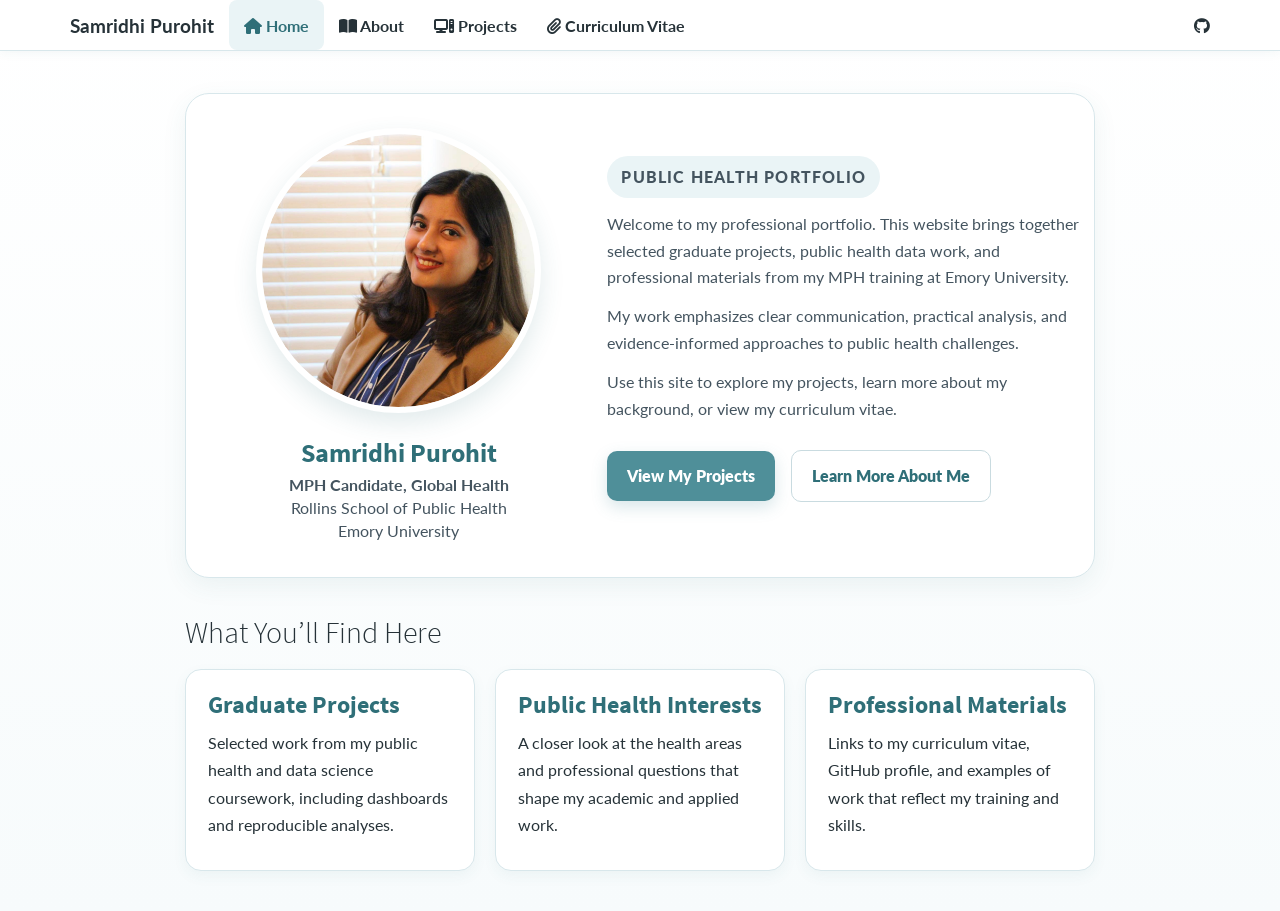
==== commit 0c4e9c7e: "Reduce homepage repetition" ====
--- a/docs/index.html
+++ b/docs/index.html
@@ -295,20 +295,75 @@
 </div>
 
 
-<div class="columns">
-<div class="column" style="text-align: center;">
-<p><img src="images/Samridhi_Headshot.jpeg" width="80%" style="display: block; margin: auto;" /></p>
-<div id="samridhi-purohit" class="section level2">
-<h2>Samridhi Purohit</h2>
-</div>
-</div><div class="column" style="text-align: left;">
-<p>Hi, welcome to my website. I am an MPH candidate in Global Health at
-Emory University’s Rollins School of Public Health, with interests in
-global health, health equity, humanitarian emergencies, and applied
-public health data science.</p>
-<p>My work focuses on using data, communication, and public health
-programming to better understand health needs and support more effective
-decision-making.</p>
+<div class="home-hero">
+<div class="hero-grid">
+<div class="profile-card">
+<div class="profile-frame">
+<p><img src="images/Samridhi_Headshot.jpeg" width="100%" style="display: block; margin: auto;" /></p>
+</div>
+<h2>
+Samridhi Purohit
+</h2>
+<p class="profile-subtitle">
+<strong>MPH Candidate, Global Health</strong><br> Rollins School of
+Public Health<br> Emory University
+</p>
+</div>
+<div class="hero-content">
+<p class="eyebrow">
+Public Health Portfolio
+</p>
+<p>
+Welcome to my professional portfolio. This website brings together
+selected graduate projects, public health data work, and professional
+materials from my MPH training at Emory University.
+</p>
+<p>
+My work emphasizes clear communication, practical analysis, and
+evidence-informed approaches to public health challenges.
+</p>
+<p>
+Use this site to explore my projects, learn more about my background, or
+view my curriculum vitae.
+</p>
+<div class="hero-buttons">
+<p><a href="projects.html" class="button-link">View My Projects</a>
+<a href="about.html" class="button-link secondary-button">Learn More
+About Me</a></p>
+</div>
+</div>
+</div>
+</div>
+<div id="what-youll-find-here" class="section level2">
+<h2>What You’ll Find Here</h2>
+<div class="card-container">
+<div class="info-card">
+<h3>
+Graduate Projects
+</h3>
+<p>
+Selected work from my public health and data science coursework,
+including dashboards and reproducible analyses.
+</p>
+</div>
+<div class="info-card">
+<h3>
+Public Health Interests
+</h3>
+<p>
+A closer look at the health areas and professional questions that shape
+my academic and applied work.
+</p>
+</div>
+<div class="info-card">
+<h3>
+Professional Materials
+</h3>
+<p>
+Links to my curriculum vitae, GitHub profile, and examples of work that
+reflect my training and skills.
+</p>
+</div>
 </div>
 </div>
 
--- a/docs/style.css
+++ b/docs/style.css
@@ -1,17 +1,466 @@
-@import url('https://fonts.googleapis.com/css2?family=Lato:ital,wght@0,100;0,300;0,400;0,700;0,900;1,100;1,300;1,400;1,700;1,900&display=swap');
+@import url('https://fonts.googleapis.com/css2?family=Lato:wght@300;400;700;900&display=swap');
+
+/* =========================================================
+   Base theme
+   Soft teal public health portfolio style
+   ========================================================= */
+
+:root {
+  --bg: #f7fbfc;
+  --card: #ffffff;
+  --accent: #4f8f99;
+  --accent-dark: #2f6f78;
+  --accent-soft: #eaf4f6;
+  --text: #263238;
+  --text-soft: #44545f;
+  --muted: #6b7880;
+  --border: #d8e7eb;
+  --shadow: 0 8px 24px rgba(47, 111, 120, 0.08);
+  --shadow-hover: 0 14px 30px rgba(47, 111, 120, 0.13);
+}
 
 body {
-    font-family: 'Lato';
+  font-family: 'Lato', sans-serif;
+  background: linear-gradient(to bottom, #ffffff 0%, var(--bg) 100%);
+  color: var(--text);
+  font-size: 16px;
+  line-height: 1.7;
+}
+
+.main-container {
+  max-width: 1050px;
 }
 
 /* Default link color */
 a {
-  color: #2C7BE5;  /* pick your favorite color for links */
+  color: var(--accent-dark);
   text-decoration: none;
+  transition: all 0.2s ease;
 }
 
 /* Hover state */
 a:hover {
-  color: #1A5BB8;  /* pick your favorite color for links when mouse hovers */
+  color: var(--accent);
   text-decoration: underline;
+}
+
+/* =========================================================
+   Navbar
+   ========================================================= */
+
+.navbar {
+  background-color: rgba(255, 255, 255, 0.98) !important;
+  border-bottom: 1px solid var(--border) !important;
+  box-shadow: 0 2px 10px rgba(47, 111, 120, 0.06);
+}
+
+.navbar-brand,
+.navbar-nav > li > a,
+.navbar a {
+  color: var(--text) !important;
+  font-weight: 700;
+}
+
+.navbar-brand:hover,
+.navbar-nav > li > a:hover,
+.navbar-nav > .active > a,
+.navbar-nav > .active > a:hover {
+  background-color: var(--accent-soft) !important;
+  color: var(--accent-dark) !important;
+  border-radius: 8px;
+  text-decoration: none;
+}
+
+/* =========================================================
+   Homepage hero
+   ========================================================= */
+
+.home-hero {
+  background: #ffffff;
+  border: 1px solid var(--border);
+  border-radius: 24px;
+  padding: 34px 38px;
+  margin: 28px 0 38px 0;
+  box-shadow: var(--shadow);
+  animation: fadeUp 0.6s ease both;
+}
+
+.home-hero:hover {
+  box-shadow: var(--shadow-hover);
+  transition: all 0.25s ease;
+}
+
+.hero-grid {
+  display: grid;
+  grid-template-columns: 42% 58%;
+  gap: 34px;
+  align-items: center;
+}
+
+/* =========================================================
+   Profile picture section
+   ========================================================= */
+
+.profile-card {
+  text-align: center;
+  display: flex;
+  flex-direction: column;
+  align-items: center;
+  justify-content: center;
+}
+
+.profile-frame {
+  width: 285px;
+  height: 285px;
+  margin: 0 auto 18px auto;
+  border-radius: 50%;
+  overflow: hidden;
+  border: 6px solid #ffffff;
+  box-shadow: 0 10px 24px rgba(47, 111, 120, 0.14);
+  background-color: #ffffff;
+  flex-shrink: 0;
+}
+
+/* Fixes R Markdown image wrapping */
+.profile-frame p,
+.profile-frame .figure {
+  width: 100%;
+  height: 100%;
+  margin: 0;
+}
+
+.profile-frame img {
+  width: 100% !important;
+  height: 100% !important;
+  object-fit: cover;
+  object-position: center center;
+  display: block;
+  margin: 0;
+  border-radius: 50%;
+}
+
+.profile-card h2 {
+  margin-top: 8px;
+  margin-bottom: 6px;
+  font-size: 26px;
+  font-weight: 900;
+  color: var(--accent-dark);
+}
+
+.profile-subtitle {
+  font-size: 15.5px;
+  line-height: 1.5;
+  color: var(--text-soft);
+  margin: 0;
+}
+
+/* =========================================================
+   Hero text
+   ========================================================= */
+
+.hero-content h1 {
+  font-size: 42px;
+  line-height: 1.12;
+  margin-top: 8px;
+  margin-bottom: 16px;
+  font-weight: 900;
+  color: var(--text);
+}
+
+.hero-content p {
+  font-size: 16px;
+  line-height: 1.65;
+  color: var(--text-soft);
+  margin-bottom: 13px;
+}
+
+.eyebrow {
+  display: inline-block;
+  font-size: 13px;
+  font-weight: 900;
+  text-transform: uppercase;
+  letter-spacing: 1.2px;
+  color: var(--accent-dark);
+  background-color: var(--accent-soft);
+  padding: 8px 14px;
+  border-radius: 999px;
+  margin-bottom: 12px;
+}
+
+/* =========================================================
+   Buttons
+   ========================================================= */
+
+.hero-buttons {
+  margin-top: 18px;
+}
+
+.button-link {
+  display: inline-block;
+  background-color: var(--accent);
+  color: white !important;
+  padding: 12px 20px;
+  border-radius: 10px;
+  margin-right: 12px;
+  margin-top: 10px;
+  font-weight: 800;
+  box-shadow: 0 6px 16px rgba(79, 143, 153, 0.22);
+  transition: all 0.22s ease;
+}
+
+.button-link:hover {
+  background-color: var(--accent-dark);
+  color: white !important;
+  transform: translateY(-2px);
+  text-decoration: none;
+  box-shadow: 0 10px 22px rgba(79, 143, 153, 0.28);
+}
+
+.secondary-button {
+  background-color: #ffffff;
+  color: var(--accent-dark) !important;
+  border: 1px solid #c9dbe0;
+  box-shadow: none;
+}
+
+.secondary-button:hover {
+  background-color: var(--accent-soft);
+  color: var(--accent-dark) !important;
+}
+
+/* =========================================================
+   Cards
+   ========================================================= */
+
+.card-container,
+.about-grid {
+  display: flex;
+  gap: 20px;
+  flex-wrap: wrap;
+  margin-top: 20px;
+}
+
+.info-card,
+.about-card {
+  flex: 1;
+  min-width: 240px;
+  background-color: var(--card);
+  border: 1px solid var(--border);
+  border-radius: 16px;
+  padding: 22px;
+  box-shadow: 0 5px 14px rgba(47, 111, 120, 0.06);
+  transition: transform 0.22s ease, box-shadow 0.22s ease, border-color 0.22s ease;
+}
+
+.info-card:hover,
+.about-card:hover {
+  transform: translateY(-4px);
+  border-color: var(--accent);
+  box-shadow: 0 10px 24px rgba(47, 111, 120, 0.12);
+}
+
+.info-card h3,
+.about-card h3 {
+  margin-top: 0;
+  color: var(--accent-dark);
+  font-weight: 900;
+}
+
+/* =========================================================
+   About page
+   ========================================================= */
+
+.about-page {
+  max-width: 1050px;
+  margin: 0 auto;
+  padding-bottom: 50px;
+}
+
+.about-hero {
+  background: #ffffff;
+  border: 1px solid var(--border);
+  border-radius: 22px;
+  padding: 34px 38px;
+  margin: 28px 0 36px 0;
+  box-shadow: var(--shadow);
+  animation: fadeUp 0.6s ease both;
+}
+
+.about-split {
+  display: grid;
+  grid-template-columns: 1.4fr 0.9fr;
+  gap: 34px;
+  align-items: center;
+}
+
+.about-intro p {
+  font-size: 16px;
+  line-height: 1.7;
+  color: var(--text-soft);
+  margin-bottom: 14px;
+}
+
+.lead-text {
+  font-size: 16.5px;
+  line-height: 1.75;
+  color: var(--text-soft);
+}
+
+.quick-facts {
+  background: var(--accent-soft);
+  border: 1px solid var(--border);
+  border-radius: 18px;
+  padding: 24px;
+}
+
+.quick-facts h3 {
+  margin-top: 0;
+  margin-bottom: 14px;
+  color: var(--accent-dark);
+  font-weight: 900;
+}
+
+.quick-facts ul {
+  padding-left: 20px;
+  margin-bottom: 0;
+}
+
+.quick-facts li {
+  margin-bottom: 9px;
+  color: var(--text-soft);
+  line-height: 1.5;
+}
+
+.about-section-card {
+  background-color: var(--card);
+  border-left: 5px solid var(--accent);
+  border-radius: 16px;
+  padding: 22px 24px;
+  margin-top: 16px;
+  margin-bottom: 32px;
+  box-shadow: 0 5px 14px rgba(47, 111, 120, 0.06);
+}
+
+.about-section-card p {
+  color: var(--text-soft);
+  line-height: 1.7;
+}
+
+.about-grid {
+  margin-bottom: 34px;
+}
+
+.about-card p {
+  color: var(--text-soft);
+  line-height: 1.65;
+}
+
+.about-cta {
+  margin-top: 24px;
+}
+
+/* =========================================================
+   Projects page
+   ========================================================= */
+
+.project-link {
+  color: inherit;
+  text-decoration: none;
+}
+
+.project-link:hover {
+  color: inherit;
+  text-decoration: none;
+}
+
+.panel {
+  border: 1px solid var(--border);
+  border-radius: 16px;
+  box-shadow: 0 5px 14px rgba(47, 111, 120, 0.06);
+  transition: all 0.22s ease;
+  overflow: hidden;
+}
+
+.panel:hover {
+  transform: translateY(-4px);
+  box-shadow: 0 10px 24px rgba(47, 111, 120, 0.12);
+  border-color: var(--accent);
+}
+
+.panel-heading {
+  background-color: var(--accent-soft) !important;
+  border-bottom: 1px solid var(--border) !important;
+}
+
+.panel-title {
+  color: var(--accent-dark);
+  font-weight: 900;
+}
+
+/* =========================================================
+   Animation
+   ========================================================= */
+
+.fade-in-page {
+  animation: fadeUp 0.6s ease both;
+}
+
+@keyframes fadeUp {
+  from {
+    opacity: 0;
+    transform: translateY(14px);
+  }
+
+  to {
+    opacity: 1;
+    transform: translateY(0);
+  }
+}
+
+/* =========================================================
+   Mobile
+   ========================================================= */
+
+@media screen and (max-width: 768px) {
+  body {
+    font-size: 15.5px;
+  }
+
+  .home-hero,
+  .about-hero {
+    padding: 26px;
+  }
+
+  .hero-grid,
+  .about-split {
+    grid-template-columns: 1fr;
+    gap: 24px;
+    text-align: center;
+  }
+
+  .profile-frame {
+    width: 230px;
+    height: 230px;
+  }
+
+  .hero-content h1 {
+    font-size: 32px;
+  }
+
+  .hero-content p,
+  .lead-text {
+    font-size: 15.5px;
+  }
+
+  .card-container,
+  .about-grid {
+    flex-direction: column;
+  }
+
+  .button-link {
+    display: block;
+    margin-right: 0;
+    margin-bottom: 10px;
+    text-align: center;
+  }
 }
